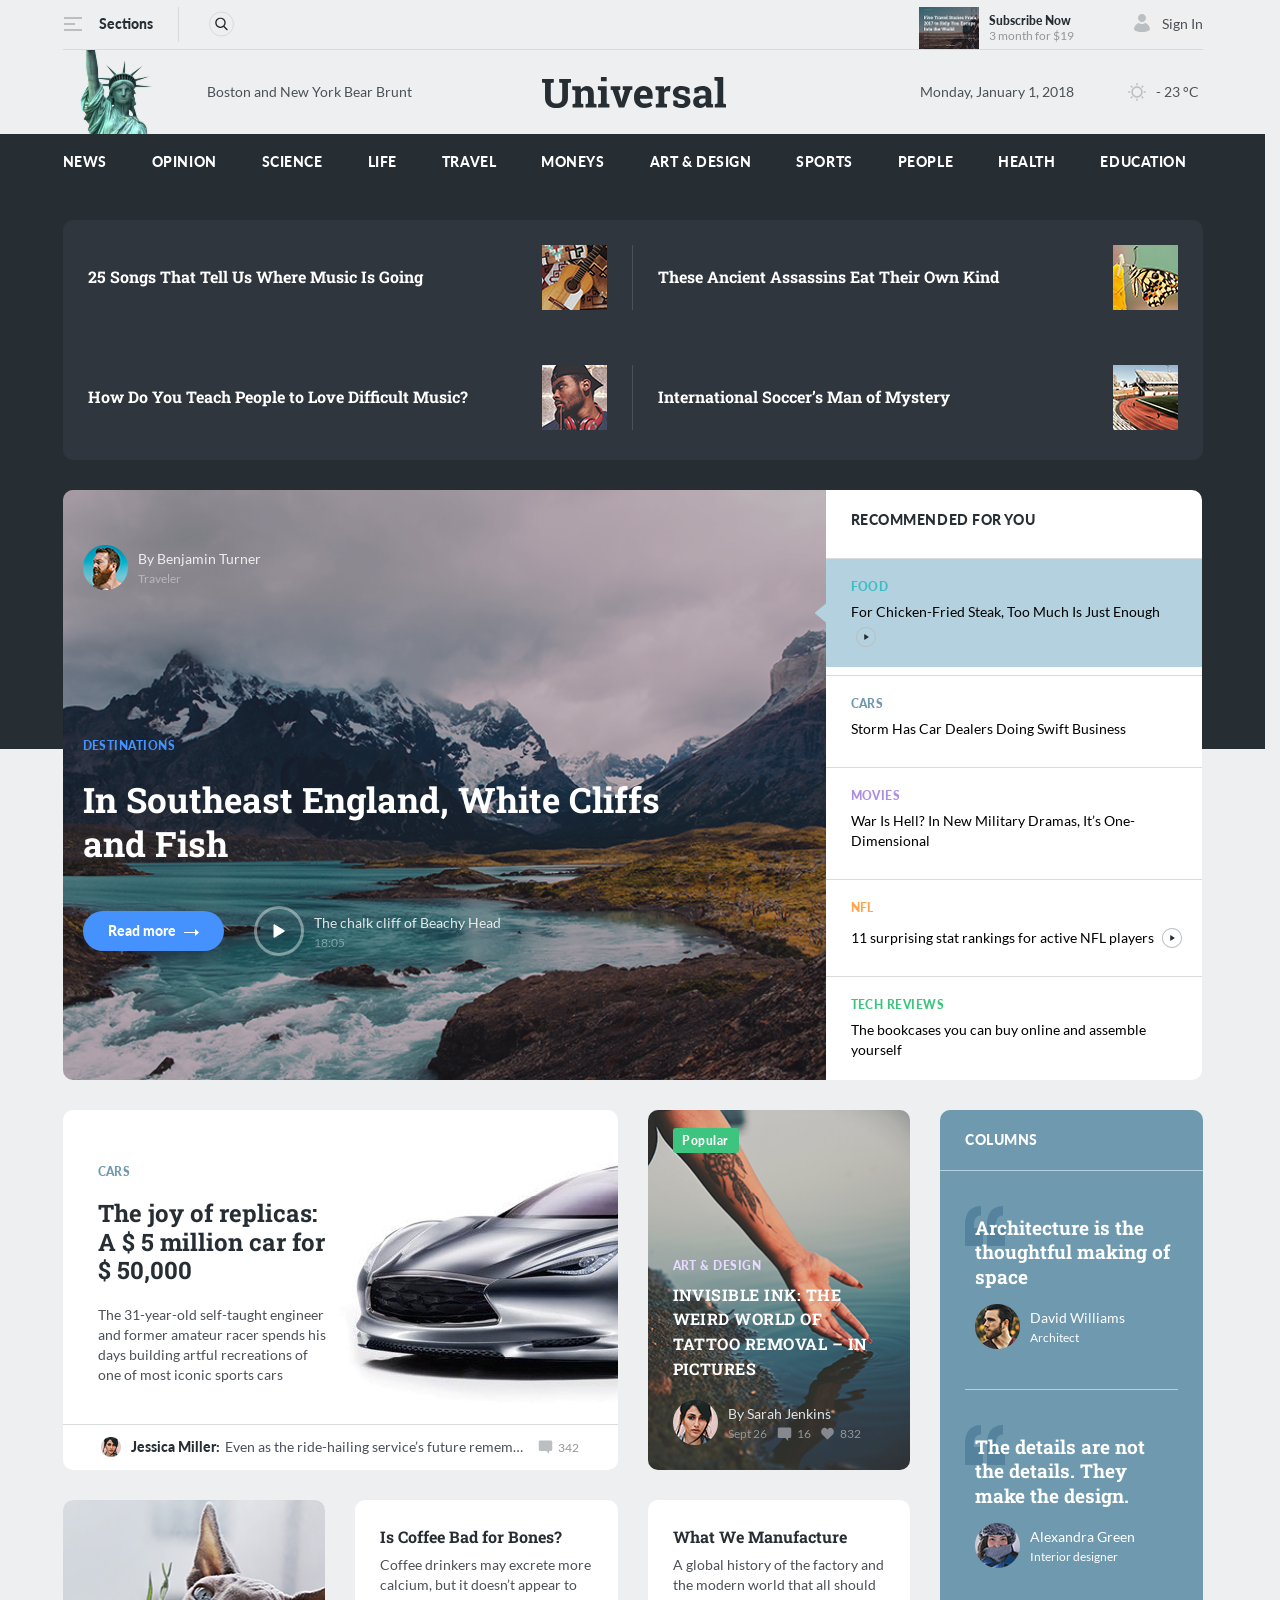
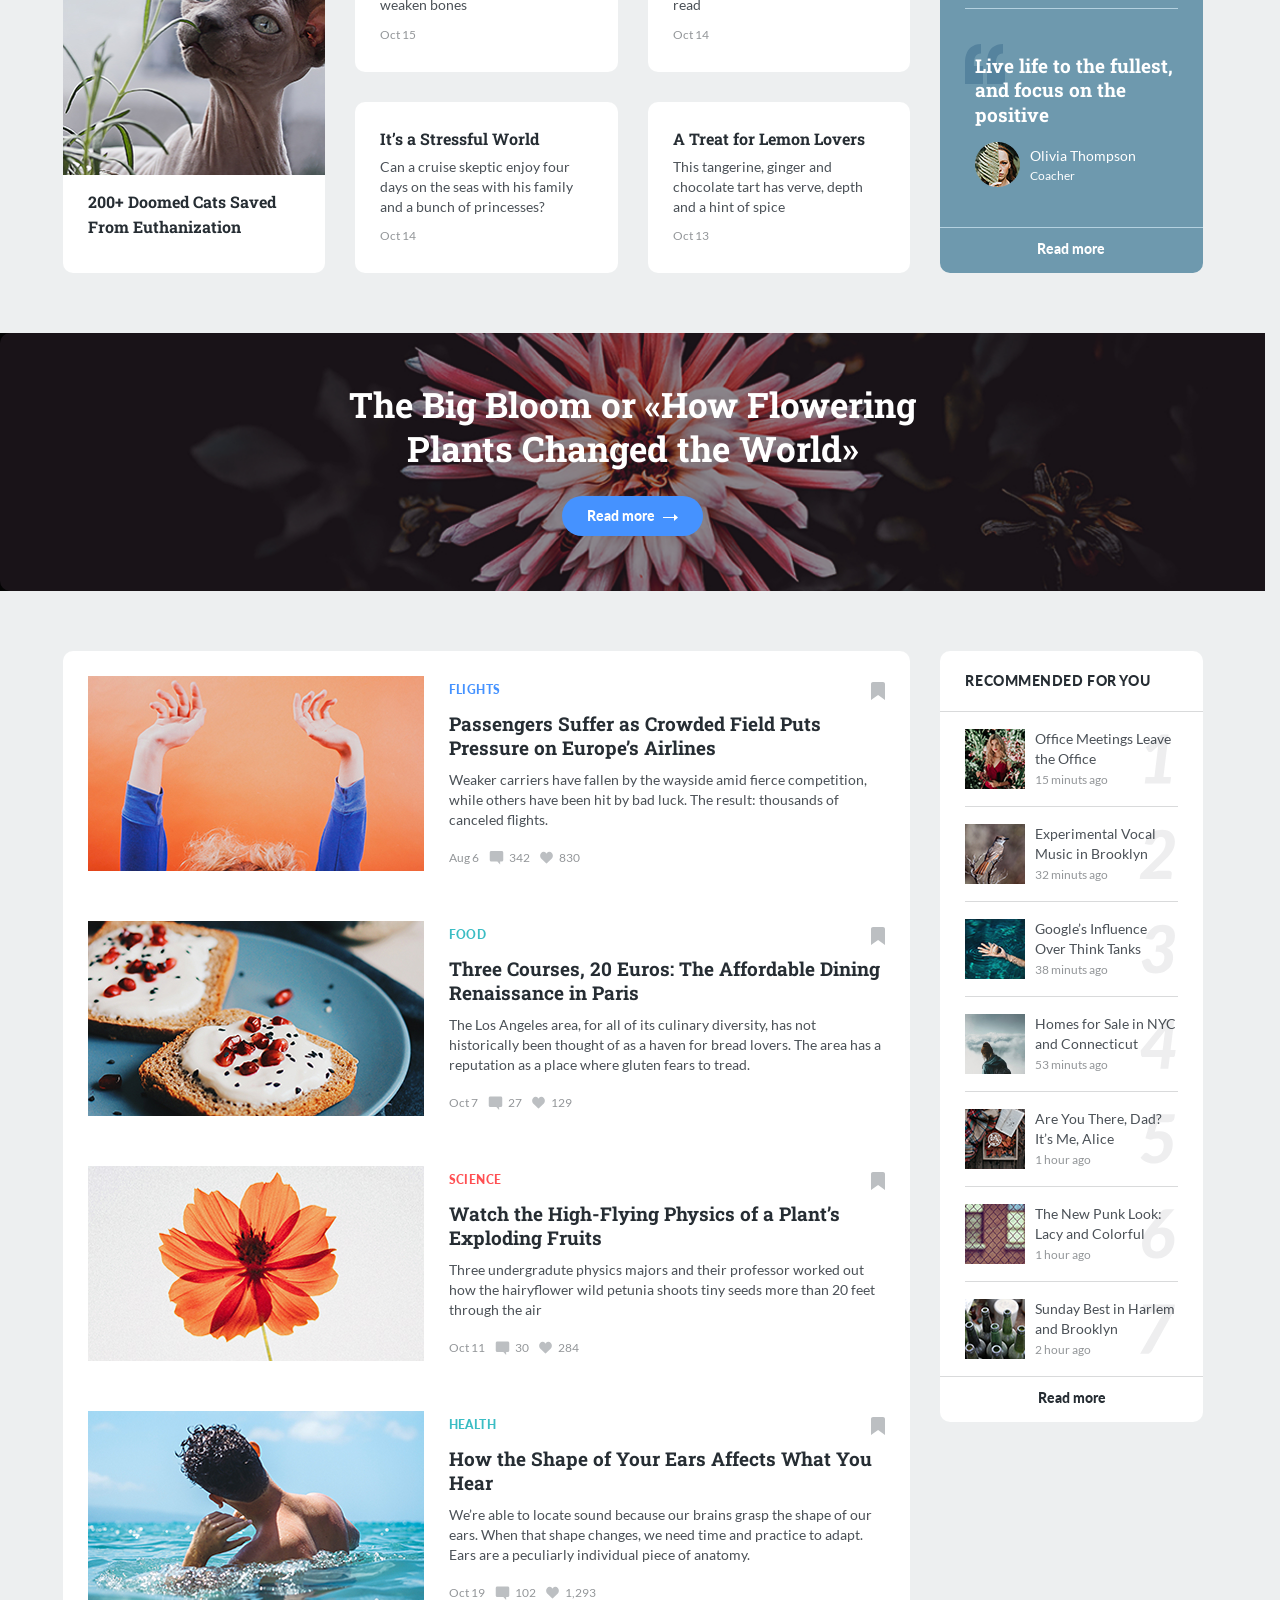
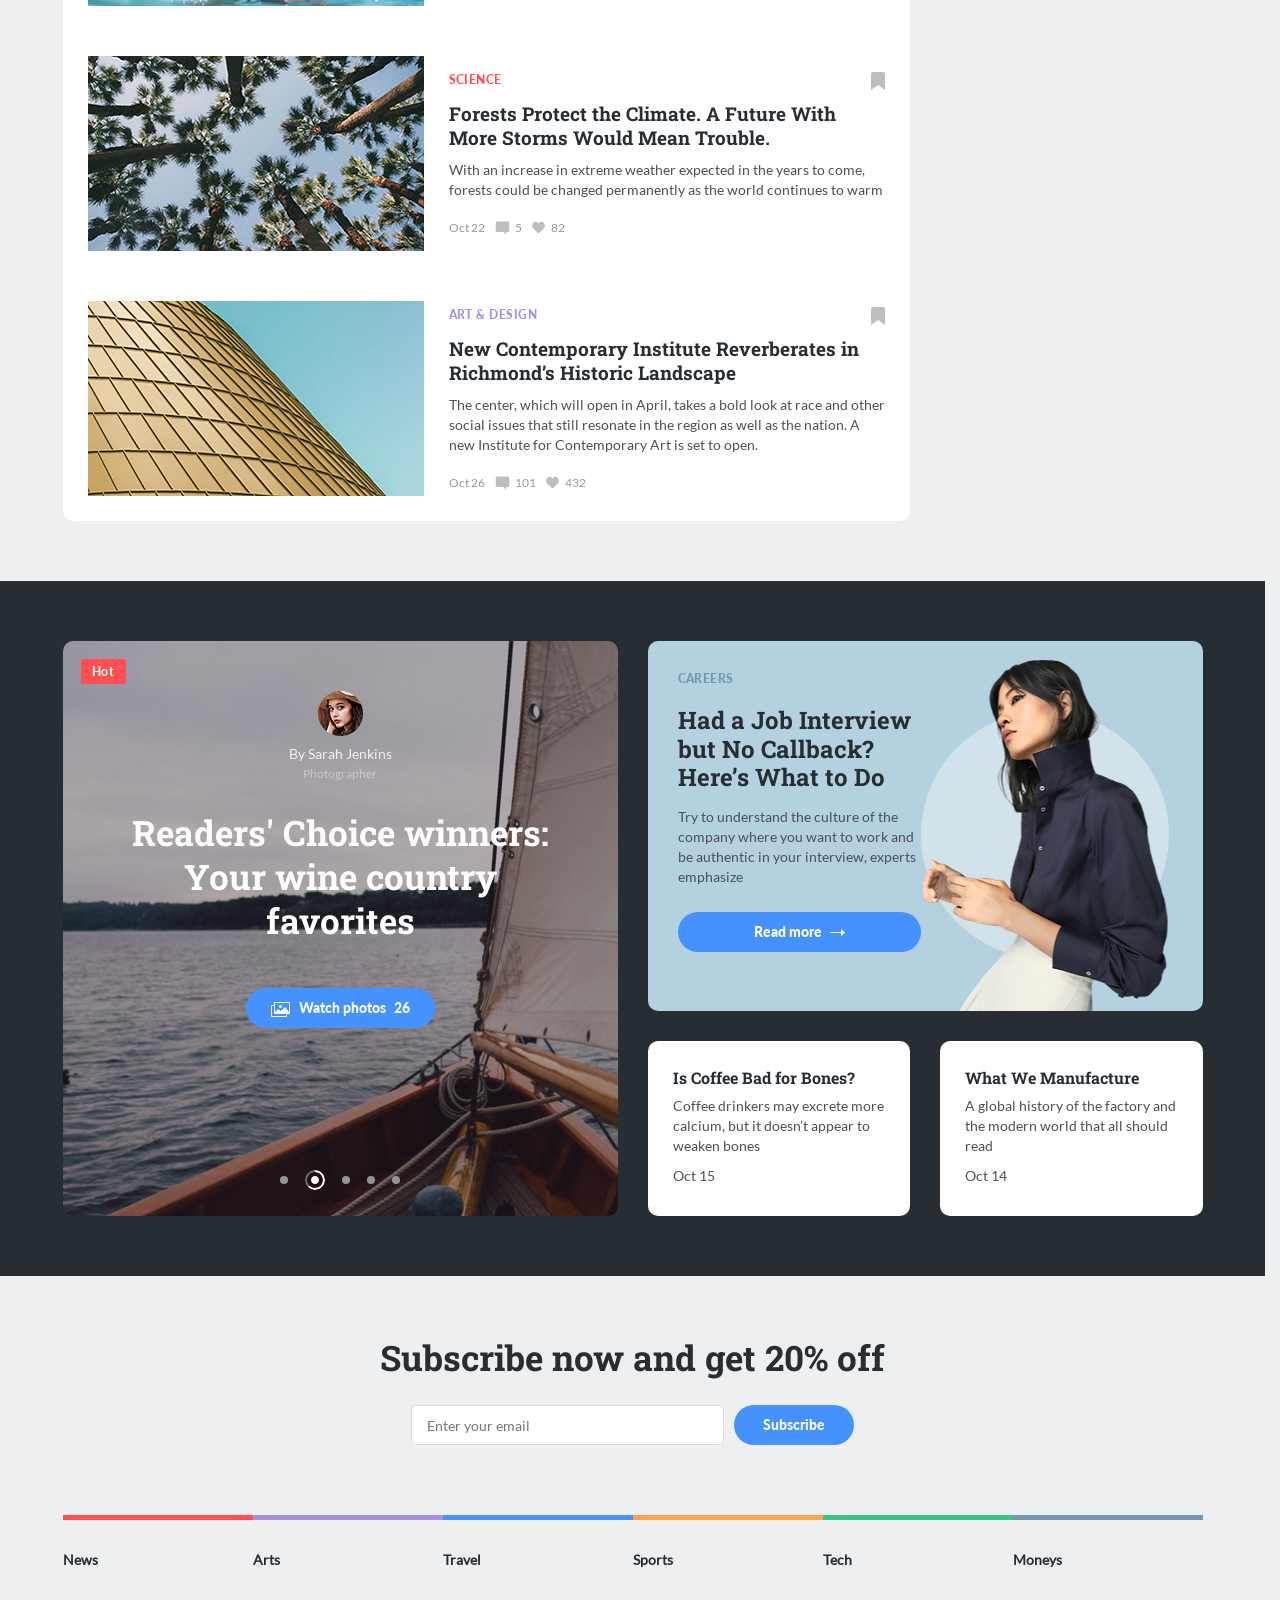
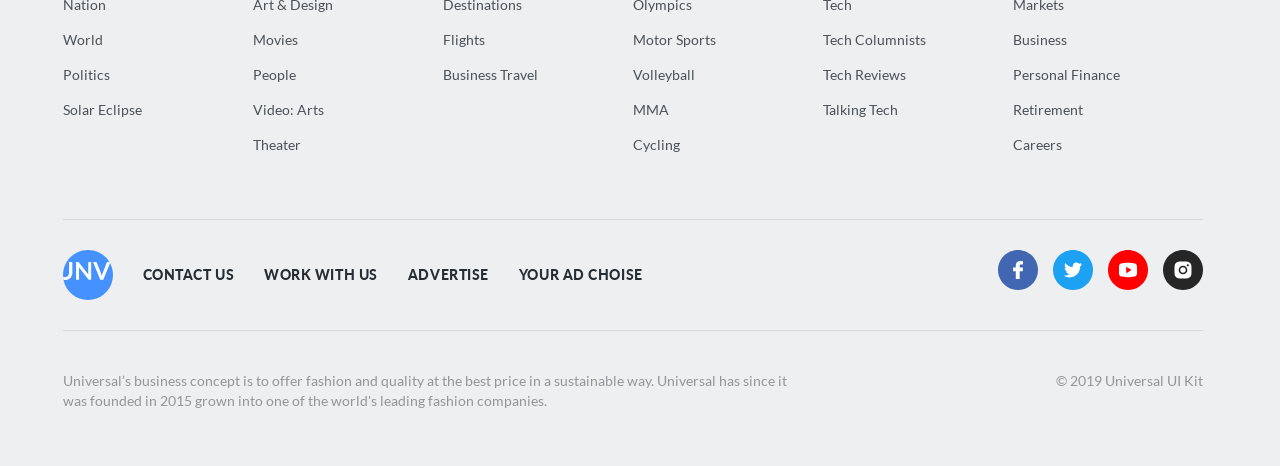
==== index.html @ 6bb84b5c "Finalization of the project" ====
<!DOCTYPE html>
<html lang="en">
<head>
    <meta charset="UTF-8">
    <meta name="viewport" content="width=device-width, initial-scale=1.0">
    <meta http-equiv="X-UA-Compatible" content="ie=edge">
    <title>Universal</title>
    <link rel="stylesheet" href="/css/main.css">
    <link rel="stylesheet" href="https://cdn.jsdelivr.net/npm/swiper@11/swiper-bundle.min.css"/>
    <script src="/js/main.js" type="module" defer></script>
    <script src="https://cdn.jsdelivr.net/npm/swiper@11/swiper-bundle.min.js"></script>
</head>
<body>
    <header class="header" data-js-header>
        <div class="header__inner container">
            <div class="header__top header-top">
                <div class="header-top__navigation">
                    <div class="header-top__overlay" data-js-header-overlay>
                        <nav class="header-top__menu">
                            <ul class="header-top__menu-list">
                                <li class="header-top__menu-item">
                                    <a class="header-top__menu-link" href="/">
                                        Пункт меню №1
                                    </a>
                                </li>
                                <li class="header-top__menu-item">
                                    <a class="header-top__menu-link" href="/">
                                        Пункт меню №2
                                    </a>
                                </li>
                                <li class="header-top__menu-item">
                                    <a class="header-top__menu-link" href="/">
                                        Пункт меню №3
                                    </a>
                                </li>
                                <li class="header-top__menu-item">
                                    <a class="header-top__menu-link" href="/">
                                        Пункт меню №4
                                    </a>
                                </li>
                            </ul>
                        </nav>
                    </div>
                    <div class="header-top__burger-button-box">
                        <div class="header-top__burger-button burger-button" type="button" aria-label="Open menu" title="Open menu" data-js-header-burger-button>
                            <span class="burger-button__line"></span>
                            <span class="burger-button__line"></span>
                            <span class="burger-button__line"></span>
                        </div>
                        <span class="header-top__burger-button-text">Sections</span>
                    </div>
                    <form class="header-top__form form-search">
                        <div class="form-search__body">
                            <button class="form-search__button" type="submit" aria-label="Open search" title="Open search">
                                <svg width="18" height="18" viewBox="0 0 18 18" fill="none" xmlns="http://www.w3.org/2000/svg">
                                    <path fill-rule="evenodd" clip-rule="evenodd" d="M17.4354 16.3951L13.146 11.9395C14.2489 10.6301 14.8532 8.98262 14.8532 7.26749C14.8532 3.26026 11.5888 0 7.57659 0C3.56433 0 0.299988 3.26026 0.299988 7.26749C0.299988 11.2747 3.56433 14.535 7.57659 14.535C9.08284 14.535 10.5182 14.0812 11.7454 13.2199L16.0674 17.7093C16.2481 17.8967 16.4911 18 16.7514 18C16.9979 18 17.2317 17.9062 17.4092 17.7355C17.7863 17.3731 17.7983 16.7721 17.4354 16.3951ZM7.57659 1.89587C10.5423 1.89587 12.9549 4.30552 12.9549 7.26749C12.9549 10.2295 10.5423 12.6391 7.57659 12.6391C4.6109 12.6391 2.19823 10.2295 2.19823 7.26749C2.19823 4.30552 4.6109 1.89587 7.57659 1.89587Z" fill="#BCBFC2"/>
                                </svg>
                            </button>
                            <div class="form-search__cell">
                                <label class="form-search__label visually-hidden" for="search">Search</label>
                                <input class="form-search__input" id="search" type="text" placeholder="Search">
                            </div>
                        </div>
                    </form>
                </div>
                <div class="header-top__entry">
                    <a class="header-top__stories-link stories-link" href="/">
                        <img 
                            class="stories-link__image" 
                            src="/img/header/header-bg-mini.jpg" 
                            alt="Five Travel Stories From 2017 to Help You Escape Into the World"
                            width="60" height="41"
                            loading="lazy"
                        >
                        <div class="stories-link__text">
                            <p class="stories-link__subscribe">Subscribe Now</p>
                            <p class="stories-link__price">3 month for $19</p>
                        </div>
                    </a>
                    <button class="header-top__login" type="button">
                        <svg width="16" height="18" viewBox="0 0 16 18" fill="none" xmlns="http://www.w3.org/2000/svg">
                            <path fill-rule="evenodd" clip-rule="evenodd" d="M16 15.6316C14.3675 17.2105 11.7008 18 8 18C4.29917 18 1.63251 17.2105 0 15.6316C0 12.3481 1.90591 9.98316 4.70588 9C5.60059 9.41686 6.59455 10 8 10C9.40545 10 10.3311 9.39256 11.2941 9C14.0575 9.99655 16 12.3748 16 15.6316ZM8 8C5.79086 8 4 6.20914 4 4C4 1.79086 5.79086 0 8 0C10.2091 0 12 1.79086 12 4C12 6.20914 10.2091 8 8 8Z" fill="#BCBFC2"/>
                        </svg>
                        Sign In
                    </button>
                </div>
            </div>
            <div class="header__bottom header-bottom" data-js-header-bottom>
                <img class="header-bottom__image" src="/img/header/header-bg-bottom.jpg" alt="Statue of Liberty" width="100" height="84" loading="lazy">
                <div class="header-bottom__logo">
                    <p class="header-bottom__logo-text">Boston and New York Bear Brunt</p>
                    <svg width="184" height="31" viewBox="0 0 184 31" fill="none" xmlns="http://www.w3.org/2000/svg">
                        <path d="M11.8311 2.03922V5.4902L8.77031 6.07843V20.9804C8.77031 22.8627 9.2739 24.2745 10.2811 25.2157C11.3013 26.1438 12.6944 26.6078 14.4602 26.6078C16.2522 26.6078 17.6583 26.1438 18.6786 25.2157C19.6989 24.2876 20.209 22.8758 20.209 20.9804V6.07843L17.1678 5.4902V2.03922H28.9989V5.4902L25.9382 6.07843V20.9804C25.9382 24.183 24.8787 26.6536 22.7597 28.3922C20.6537 30.1307 17.8873 31 14.4602 31C11.0463 31 8.28634 30.1307 6.18042 28.3922C4.08758 26.6536 3.04116 24.183 3.04116 20.9804V6.07843L0 5.4902V2.03922H11.8311Z" fill="#262D33"/>
                        <path d="M30.5293 27.1569L33.2762 26.5686V13.4118L30.235 12.8235V9.37255H38.6129L38.868 12.4118C39.5743 11.3268 40.4442 10.4837 41.4775 9.88235C42.5108 9.28105 43.6684 8.98039 44.9503 8.98039C47.0955 8.98039 48.7697 9.65359 49.9731 11C51.1765 12.3464 51.7782 14.4575 51.7782 17.3333V26.5686L54.5251 27.1569V30.5882H43.5769V27.1569L46.0294 26.5686V17.3529C46.0294 15.9281 45.7417 14.9216 45.1661 14.3333C44.5906 13.732 43.7208 13.4314 42.5566 13.4314C41.798 13.4314 41.1178 13.5882 40.5161 13.902C39.9144 14.2026 39.4108 14.634 39.0053 15.1961V26.5686L41.3205 27.1569V30.5882H30.5293V27.1569Z" fill="#262D33"/>
                        <path d="M56.1732 27.1569L58.9396 26.5686V13.4118L55.8789 12.8235V9.37255H64.6688V26.5686L67.4157 27.1569V30.5882H56.1732V27.1569ZM64.6688 4.29412H58.9396V0H64.6688V4.29412Z" fill="#262D33"/>
                        <path d="M78.305 12.8235L76.3037 13.1961L79.1094 22.6863L79.4822 24.6863H79.5999L80.0119 22.6863L82.7784 13.2157L80.7379 12.8235V9.37255H90.3715V12.8235L88.5272 13.1176L82.2683 30.5882H76.7942L70.5157 13.1176L68.6714 12.8235V9.37255H78.305V12.8235Z" fill="#262D33"/>
                        <path d="M102.105 31C99.0437 31 96.5977 30.0196 94.7665 28.0588C92.9352 26.098 92.0196 23.6078 92.0196 20.5882V19.8039C92.0196 16.6536 92.8829 14.0588 94.6095 12.0196C96.3492 9.98039 98.6775 8.96732 101.594 8.98039C104.459 8.98039 106.683 9.84314 108.265 11.5686C109.848 13.2941 110.639 15.6275 110.639 18.5686V21.6863H97.9646L97.9254 21.8039C98.03 23.2026 98.4944 24.3529 99.3184 25.2549C100.156 26.1569 101.287 26.6078 102.713 26.6078C103.982 26.6078 105.034 26.4837 105.872 26.2353C106.709 25.9739 107.624 25.5686 108.618 25.0196L110.168 28.549C109.292 29.2418 108.154 29.8235 106.755 30.2941C105.368 30.7647 103.818 31 102.105 31ZM101.594 13.3922C100.535 13.3922 99.6977 13.7974 99.083 14.6078C98.4682 15.4183 98.0889 16.4837 97.945 17.8039L98.0038 17.902H105.028V17.3922C105.028 16.1765 104.74 15.2092 104.165 14.4902C103.602 13.7582 102.745 13.3922 101.594 13.3922Z" fill="#262D33"/>
                        <path d="M113.798 27.1569L116.545 26.5686V13.4118L113.504 12.8235V9.37255H121.882L122.137 12.4706C122.634 11.3726 123.275 10.5163 124.06 9.90196C124.845 9.28758 125.754 8.98039 126.787 8.98039C127.088 8.98039 127.402 9.00654 127.729 9.05882C128.069 9.09804 128.35 9.15033 128.572 9.21569L127.964 14.4314L125.61 14.3726C124.773 14.3726 124.079 14.5359 123.53 14.8627C122.981 15.1895 122.562 15.6536 122.274 16.2549V26.5686L125.021 27.1569V30.5882H113.798V27.1569Z" fill="#262D33"/>
                        <path d="M147.604 16.6667H143.759L143.15 14.0196C142.758 13.7059 142.261 13.4444 141.659 13.2353C141.071 13.0261 140.417 12.9216 139.697 12.9216C138.69 12.9216 137.892 13.1503 137.303 13.6078C136.715 14.0523 136.421 14.6144 136.421 15.2941C136.421 15.9346 136.702 16.4706 137.264 16.902C137.827 17.3203 138.952 17.6928 140.639 18.0196C143.268 18.5425 145.217 19.3137 146.486 20.3333C147.755 21.3399 148.389 22.732 148.389 24.5098C148.389 26.4183 147.565 27.9804 145.917 29.1961C144.282 30.3987 142.124 31 139.442 31C137.807 31 136.303 30.7647 134.929 30.2941C133.569 29.8105 132.359 29.1242 131.3 28.2353L131.241 23.4706H135.243L136.028 26.2353C136.368 26.5229 136.833 26.7386 137.421 26.8824C138.01 27.0131 138.625 27.0784 139.266 27.0784C140.43 27.0784 141.313 26.8693 141.914 26.451C142.529 26.0327 142.836 25.4641 142.836 24.7451C142.836 24.1176 142.529 23.5752 141.914 23.1176C141.299 22.6601 140.168 22.2549 138.52 21.902C136.022 21.3922 134.132 20.6405 132.85 19.6471C131.581 18.6405 130.946 17.2745 130.946 15.549C130.946 13.7712 131.679 12.2418 133.144 10.9608C134.609 9.66667 136.695 9.01961 139.403 9.01961C141.051 9.01961 142.608 9.24183 144.073 9.68628C145.551 10.1307 146.708 10.6993 147.545 11.3922L147.604 16.6667Z" fill="#262D33"/>
                        <path d="M164.478 30.5882C164.321 30.2353 164.183 29.8758 164.066 29.5098C163.948 29.1307 163.856 28.7516 163.791 28.3726C163.111 29.1569 162.28 29.7909 161.299 30.2745C160.331 30.7582 159.219 31 157.964 31C155.884 31 154.229 30.4379 153 29.3137C151.783 28.1765 151.175 26.634 151.175 24.6863C151.175 22.6993 151.973 21.1634 153.569 20.0784C155.165 18.9935 157.506 18.451 160.593 18.451H163.516V16.3725C163.516 15.3529 163.222 14.5621 162.633 14C162.045 13.4379 161.175 13.1569 160.024 13.1569C159.37 13.1569 158.788 13.2353 158.278 13.3922C157.768 13.5359 157.356 13.7124 157.042 13.9216L156.669 16.1961H152.352L152.372 11.4902C153.418 10.7843 154.615 10.1895 155.962 9.70588C157.323 9.22222 158.801 8.98039 160.397 8.98039C163.026 8.98039 165.158 9.62745 166.793 10.9216C168.441 12.2026 169.265 14.0327 169.265 16.4118V25.1765C169.265 25.5033 169.265 25.8105 169.265 26.098C169.278 26.3856 169.304 26.6601 169.344 26.9216L171.09 27.1569V30.5882H164.478ZM159.514 26.7647C160.377 26.7647 161.162 26.5817 161.868 26.2157C162.575 25.8366 163.124 25.366 163.516 24.8039V21.5686H160.593C159.376 21.5686 158.454 21.8562 157.826 22.4314C157.199 22.9935 156.885 23.6732 156.885 24.4706C156.885 25.1895 157.114 25.7516 157.571 26.1569C158.042 26.5621 158.69 26.7647 159.514 26.7647Z" fill="#262D33"/>
                        <path d="M172.444 3.45098V0H181.234V26.5686L184 27.1569V30.5882H172.738V27.1569L175.504 26.5686V4.03922L172.444 3.45098Z" fill="#262D33"/>
                    </svg>
                </div>
                <div class="header-bottom__meteo">
                    <p class="header-bottom__meteo-date">Monday, January 1, 2018</p>
                    <div class="header-bottom__meteo-temp">
                        <svg width="18" height="18" viewBox="0 0 18 18" fill="none" xmlns="http://www.w3.org/2000/svg">
                            <path fill-rule="evenodd" clip-rule="evenodd" d="M9 15.4763C9.4151 15.4763 9.74939 15.8106 9.74939 16.2257V17.2506C9.74939 17.6657 9.4151 18 9 18C8.5849 18 8.25061 17.6657 8.25061 17.2506V16.2257C8.25061 15.8106 8.5849 15.4763 9 15.4763ZM9 2.52367C8.5849 2.52367 8.25061 2.18939 8.25061 1.77429V0.749388C8.25061 0.334286 8.5849 0 9 0C9.4151 0 9.74939 0.334286 9.74939 0.749388V1.77429C9.74939 2.18939 9.4151 2.52367 9 2.52367ZM17.2506 8.25061C17.6657 8.25061 18 8.5849 18 9C18 9.4151 17.6657 9.74939 17.2506 9.74939H16.2257C15.8106 9.74939 15.4763 9.4151 15.4763 9C15.4763 8.5849 15.8106 8.25061 16.2257 8.25061H17.2506ZM1.77429 8.25061C2.18939 8.25061 2.52367 8.5849 2.52367 9C2.52367 9.4151 2.18939 9.74939 1.77429 9.74939H0.749388C0.334286 9.74939 0 9.4151 0 9C0 8.5849 0.334286 8.25061 0.749388 8.25061H1.77429ZM14.6388 4.42286C14.3449 4.71306 13.871 4.71673 13.5771 4.42286C13.2833 4.12898 13.2833 3.6551 13.5771 3.36122L14.3008 2.63755C14.5947 2.34367 15.0686 2.34367 15.3624 2.63755C15.6563 2.93143 15.6563 3.40531 15.3624 3.69918L14.6388 4.42286ZM3.36122 13.5771C3.6551 13.2869 4.12898 13.2833 4.42286 13.5771C4.71673 13.871 4.71673 14.3449 4.42286 14.6388L3.69918 15.3624C3.40531 15.6563 2.93143 15.6563 2.63755 15.3624C2.34367 15.0686 2.34367 14.5947 2.63755 14.3008L3.36122 13.5771ZM14.6388 13.5771L15.3624 14.3008C15.6563 14.5947 15.6563 15.0686 15.3624 15.3624C15.0686 15.6563 14.5947 15.6563 14.3008 15.3624L13.5771 14.6388C13.2833 14.3449 13.2833 13.871 13.5771 13.5771C13.871 13.2833 14.3449 13.2833 14.6388 13.5771ZM3.36122 4.42286L2.63755 3.69918C2.34367 3.40531 2.34367 2.93143 2.63755 2.63755C2.93143 2.34367 3.40531 2.34367 3.69918 2.63755L4.42286 3.36122C4.71673 3.6551 4.71673 4.12898 4.42286 4.42286C4.12898 4.71673 3.6551 4.71673 3.36122 4.42286ZM9 3.36122C12.1078 3.36122 14.6388 5.89224 14.6388 9C14.6388 12.1114 12.1078 14.6388 9 14.6388C5.88857 14.6388 3.36122 12.1078 3.36122 9C3.36122 5.88857 5.89224 3.36122 9 3.36122ZM9 13.1363C11.2812 13.1363 13.1363 11.2812 13.1363 9C13.1363 6.71878 11.2812 4.86367 9 4.86367C6.71878 4.86367 4.86367 6.71878 4.86367 9C4.86367 11.2812 6.71878 13.1363 9 13.1363Z" fill="#BCBFC2"/>
                        </svg>
                        <p class="header-bottom__meteo-temp-text">- 23 °C</p>
                    </div>
                </div>
            </div>
        </div>
    </header>

    <main>
        <section class="hero" aria-labelledby="title-hero">
            <h1 class="hero__title visually-hidden" id="title-hero">Hero</h1>
            <div class="hero__inner container">
                <div class="hero__categories">
                    <ul class="hero__categories-list">
                        <li class="hero__categories-item">
                            <a class="hero__categories-link" href="/">
                                News
                            </a>
                        </li>
                        <li class="hero__categories-item">
                            <a class="hero__categories-link" href="/">
                                Opinion
                            </a>
                        </li>
                        <li class="hero__categories-item">
                            <a class="hero__categories-link" href="/">
                                Science
                            </a>
                        </li>
                        <li class="hero__categories-item">
                            <a class="hero__categories-link" href="/">
                                Life
                            </a>
                        </li>
                        <li class="hero__categories-item">
                            <a class="hero__categories-link" href="/">
                                Travel
                            </a>
                        </li>
                        <li class="hero__categories-item">
                            <a class="hero__categories-link" href="/">
                                Moneys
                            </a>
                        </li>
                        <li class="hero__categories-item">
                            <a class="hero__categories-link" href="/">
                                Art & Design
                            </a>
                        </li>
                        <li class="hero__categories-item">
                            <a class="hero__categories-link" href="/">
                                Sports
                            </a>
                        </li>
                        <li class="hero__categories-item">
                            <a class="hero__categories-link" href="/">
                                People
                            </a>
                        </li>
                        <li class="hero__categories-item">
                            <a class="hero__categories-link" href="/">
                                Health
                            </a>
                        </li>
                        <li class="hero__categories-item">
                            <a class="hero__categories-link" href="/">
                                Education
                            </a>
                        </li>
                    </ul>
                </div>
                <div class="hero__articles hero-articles">
                    <ul class="hero-articles__list">
                        <li class="hero-articles__item">
                            <div class="hero-articles__body">
                                <a class="hero-articles__link h5" href="/">25 Songs That Tell Us Where Music Is Going</a>
                                <img class="hero-articles__image" src="/img/hero/hero-card-1.jpg" alt="Guitar on the table" width="65" height="65" loading="lazy">
                            </div>
                        </li>
                        <li class="hero-articles__item">
                            <div class="hero-articles__body">
                                <a class="hero-articles__link h5" href="/">These Ancient Assassins Eat Their Own Kind</a>
                                <img class="hero-articles__image" src="/img/hero/hero-card-2.jpg" alt="Butterfly on a leaf" width="65" height="65" loading="lazy">
                            </div>
                        </li>
                        <li class="hero-articles__item">
                            <div class="hero-articles__body">
                                <a class="hero-articles__link h5" href="/">How Do You Teach People to Love Difficult Music?</a>
                                <img class="hero-articles__image" src="/img/hero/hero-card-3.jpg" alt="An African American man in a black cap and with headphones around his neck" width="65" height="65" loading="lazy">
                            </div>
                        </li>
                        <li class="hero-articles__item">
                            <div class="hero-articles__body">
                                <a class="hero-articles__link h5" href="/">International Soccer’s Man of Mystery</a>
                                <img class="hero-articles__image" src="/img/hero/hero-card-4.jpg" alt="A stadium where people run" width="65" height="65" loading="lazy">
                            </div>
                        </li>
                    </ul>
                </div>
                <div class="hero__tabs tabs" data-js-tabs>
                    <div class="tabs__body">
                        <div 
                            class="tabs__content is-active"
                            id="tabpanel-1"
                            aria-labelledby="tab-1"
                            tabindex="0"
                            data-js-tabs-content
                        >
                            <div class="tabs__video-player video-player" data-js-video-player>
                                <div class="video-player__video-wrapper" data-js-video-wrapper>
                                    <video 
                                        class="video-player__video" 
                                        src="/videos/example.mp4"
                                        width="877" height="570"
                                        poster="/img/hero/tabs/poster-1.jpg"
                                        data-js-video-player-video
                                    >
                                    </video>
                                </div>
                                <div class="video-player__content is-active" data-js-video-player-content>
                                    <div class="video-player__person person person--margin">
                                        <img class="person__icon" src="/img/person/1.png" alt="" width="45" height="45" loading="lazy">
                                        <div class="person__text">
                                            <p class="person__name person__name--opacity">By Benjamin Turner</p>
                                            <span class="person__department person__department--opacity">Traveler</span>
                                        </div>
                                    </div>
                                    <p class="video-player__subtitle subtitle-base">Destinations</p>
                                    <h2 class="video-player__title h2">In Southeast England, White Cliffs and Fish</h2>
                                    <div class="video-player__active">
                                        <a class="video-player__link button-base" href="/">
                                            Read more
                                            <svg width="15" height="7" viewBox="0 0 15 7" fill="none" xmlns="http://www.w3.org/2000/svg">
                                                <path fill-rule="evenodd" clip-rule="evenodd" d="M0 2.99951V3.99951H11V6.99951L15 3.49951L11 -0.000488281V2.99951H0Z" fill="white"/>
                                            </svg>
                                        </a>
                                        <div class="video-player__play-video">
                                            <button 
                                                class="video-player__play-video-button" 
                                                type="button" 
                                                aria-label="Play video" 
                                                title="Play video"
                                                data-js-video-player-play-button
                                            >
                                                <svg width="12" height="14" viewBox="0 0 12 14" fill="none" xmlns="http://www.w3.org/2000/svg">
                                                    <path fill-rule="evenodd" clip-rule="evenodd" d="M0.499939 12.9231L0.499939 1.07587C0.499939 0.619484 0.88294 0.249512 1.3554 0.249512C1.51943 0.249512 1.68001 0.295069 1.81799 0.380755L11.357 6.30435C11.7544 6.55114 11.8695 7.06242 11.614 7.44632C11.5477 7.5459 11.4601 7.63056 11.357 7.69457L1.81799 13.6182C1.42057 13.865 0.891288 13.7538 0.635804 13.3699C0.547101 13.2366 0.499939 13.0815 0.499939 12.9231Z" fill="white"/>
                                                </svg>
                                            </button>
                                            <div class="video-player__play-video-text">
                                                <p class="video-player__play-video-name">The chalk cliff of Beachy Head</p>
                                                <p class="video-player__play-video-time">18:05</p>
                                            </div>
                                        </div>
                                    </div>
                                </div>
                            </div>
                        </div>
                        <div 
                            class="tabs__content"
                            id="tabpanel-2"
                            aria-labelledby="tab-2"
                            tabindex="0"
                            data-js-tabs-content
                        >
                            <div class="tabs__video-player video-player" data-js-video-player>
                                <div class="video-player__video-wrapper" data-js-video-wrapper>
                                    <video 
                                        class="video-player__video" 
                                        src="/videos/example.mp4"
                                        width="877" height="570"
                                        poster="/img/hero/tabs/poster-2.jpg"
                                        data-js-video-player-video
                                    >
                                    </video>
                                </div>
                                <div class="video-player__content is-active" data-js-video-player-content>
                                    <div class="video-player__person person person--margin">
                                        <img class="person__icon" src="/img/person/1.png" alt="" width="45" height="45" loading="lazy">
                                        <div class="person__text">
                                            <p class="person__name person__name--opacity">By Benjamin Turner</p>
                                            <span class="person__department person__department--opacity">Traveler</span>
                                        </div>
                                    </div>
                                    <span class="video-player__subtitle subtitle-base">Destinations</span>
                                    <h2 class="video-player__title h2">In Southeast England, White Cliffs and Fish</h2>
                                    <div class="video-player__active">
                                        <a class="video-player__link button-base" href="/">
                                            Read more
                                            <svg width="15" height="7" viewBox="0 0 15 7" fill="none" xmlns="http://www.w3.org/2000/svg">
                                                <path fill-rule="evenodd" clip-rule="evenodd" d="M0 2.99951V3.99951H11V6.99951L15 3.49951L11 -0.000488281V2.99951H0Z" fill="white"/>
                                            </svg>
                                        </a>
                                        <div class="video-player__play-video">
                                            <button 
                                                class="video-player__play-video-button" 
                                                type="button" 
                                                aria-label="Play video" 
                                                title="Play video"
                                                data-js-video-player-play-button
                                            >
                                                <svg width="12" height="14" viewBox="0 0 12 14" fill="none" xmlns="http://www.w3.org/2000/svg">
                                                    <path fill-rule="evenodd" clip-rule="evenodd" d="M0.499939 12.9231L0.499939 1.07587C0.499939 0.619484 0.88294 0.249512 1.3554 0.249512C1.51943 0.249512 1.68001 0.295069 1.81799 0.380755L11.357 6.30435C11.7544 6.55114 11.8695 7.06242 11.614 7.44632C11.5477 7.5459 11.4601 7.63056 11.357 7.69457L1.81799 13.6182C1.42057 13.865 0.891288 13.7538 0.635804 13.3699C0.547101 13.2366 0.499939 13.0815 0.499939 12.9231Z" fill="white"/>
                                                </svg>
                                            </button>
                                            <div class="video-player__play-video-text">
                                                <span class="video-player__play-video-name">The chalk cliff of Beachy Head</span>
                                                <span class="video-player__play-video-time">18:05</span>
                                            </div>
                                        </div>
                                    </div>
                                </div>
                            </div>
                        </div>
                        <div 
                            class="tabs__content"
                            id="tabpanel-3"
                            aria-labelledby="tab-3"
                            tabindex="0"
                            data-js-tabs-content
                        >
                            <div class="tabs__video-player video-player" data-js-video-player>
                                <div class="video-player__video-wrapper" data-js-video-wrapper>
                                    <video 
                                        class="video-player__video" 
                                        src="/videos/example.mp4"
                                        width="877" height="570"
                                        poster="/img/hero/tabs/poster-3.jpg"
                                        data-js-video-player-video
                                    >
                                    </video>
                                </div>
                                <div class="video-player__content is-active" data-js-video-player-content>
                                    <div class="video-player__person person person--margin">
                                        <img class="person__icon" src="/img/person/1.png" alt="" width="45" height="45" loading="lazy">
                                        <div class="person__text">
                                            <p class="person__name person__name--opacity">By Benjamin Turner</p>
                                            <span class="person__department person__department--opacity">Traveler</span>
                                        </div>
                                    </div>
                                    <span class="video-player__subtitle subtitle-base">Destinations</span>
                                    <h2 class="video-player__title h2">In Southeast England, White Cliffs and Fish</h2>
                                    <div class="video-player__active">
                                        <a class="video-player__link button-base" href="/">
                                            Read more
                                            <svg width="15" height="7" viewBox="0 0 15 7" fill="none" xmlns="http://www.w3.org/2000/svg">
                                                <path fill-rule="evenodd" clip-rule="evenodd" d="M0 2.99951V3.99951H11V6.99951L15 3.49951L11 -0.000488281V2.99951H0Z" fill="white"/>
                                            </svg>
                                        </a>
                                        <div class="video-player__play-video">
                                            <button 
                                                class="video-player__play-video-button" 
                                                type="button" 
                                                aria-label="Play video" 
                                                title="Play video"
                                                data-js-video-player-play-button
                                            >
                                                <svg width="12" height="14" viewBox="0 0 12 14" fill="none" xmlns="http://www.w3.org/2000/svg">
                                                    <path fill-rule="evenodd" clip-rule="evenodd" d="M0.499939 12.9231L0.499939 1.07587C0.499939 0.619484 0.88294 0.249512 1.3554 0.249512C1.51943 0.249512 1.68001 0.295069 1.81799 0.380755L11.357 6.30435C11.7544 6.55114 11.8695 7.06242 11.614 7.44632C11.5477 7.5459 11.4601 7.63056 11.357 7.69457L1.81799 13.6182C1.42057 13.865 0.891288 13.7538 0.635804 13.3699C0.547101 13.2366 0.499939 13.0815 0.499939 12.9231Z" fill="white"/>
                                                </svg>
                                            </button>
                                            <div class="video-player__play-video-text">
                                                <span class="video-player__play-video-name">The chalk cliff of Beachy Head</span>
                                                <span class="video-player__play-video-time">18:05</span>
                                            </div>
                                        </div>
                                    </div>
                                </div>
                            </div>
                        </div>
                        <div 
                            class="tabs__content"
                            id="tabpanel-4"
                            aria-labelledby="tab-4"
                            tabindex="0"
                            data-js-tabs-content
                        >
                            <div class="tabs__video-player video-player" data-js-video-player>
                                <div class="video-player__video-wrapper" data-js-video-wrapper>
                                    <video 
                                        class="video-player__video" 
                                        src="/videos/example.mp4"
                                        width="877" height="570"
                                        poster="/img/hero/tabs/poster-4.jpg"
                                        data-js-video-player-video
                                    >
                                    </video>
                                </div>
                                <div class="video-player__content is-active" data-js-video-player-content>
                                    <div class="video-player__person person person--margin">
                                        <img class="person__icon" src="/img/person/1.png" alt="" width="45" height="45" loading="lazy">
                                        <div class="person__text">
                                            <p class="person__name person__name--opacity">By Benjamin Turner</p>
                                            <span class="person__department person__department--opacity">Traveler</span>
                                        </div>
                                    </div>
                                    <span class="video-player__subtitle subtitle-base">Destinations</span>
                                    <h2 class="video-player__title h2">In Southeast England, White Cliffs and Fish</h2>
                                    <div class="video-player__active">
                                        <a class="video-player__link button-base" href="/">
                                            Read more
                                            <svg width="15" height="7" viewBox="0 0 15 7" fill="none" xmlns="http://www.w3.org/2000/svg">
                                                <path fill-rule="evenodd" clip-rule="evenodd" d="M0 2.99951V3.99951H11V6.99951L15 3.49951L11 -0.000488281V2.99951H0Z" fill="white"/>
                                            </svg>
                                        </a>
                                        <div class="video-player__play-video">
                                            <button 
                                                class="video-player__play-video-button" 
                                                type="button" 
                                                aria-label="Play video" 
                                                title="Play video"
                                                data-js-video-player-play-button
                                            >
                                                <svg width="12" height="14" viewBox="0 0 12 14" fill="none" xmlns="http://www.w3.org/2000/svg">
                                                    <path fill-rule="evenodd" clip-rule="evenodd" d="M0.499939 12.9231L0.499939 1.07587C0.499939 0.619484 0.88294 0.249512 1.3554 0.249512C1.51943 0.249512 1.68001 0.295069 1.81799 0.380755L11.357 6.30435C11.7544 6.55114 11.8695 7.06242 11.614 7.44632C11.5477 7.5459 11.4601 7.63056 11.357 7.69457L1.81799 13.6182C1.42057 13.865 0.891288 13.7538 0.635804 13.3699C0.547101 13.2366 0.499939 13.0815 0.499939 12.9231Z" fill="white"/>
                                                </svg>
                                            </button>
                                            <div class="video-player__play-video-text">
                                                <span class="video-player__play-video-name">The chalk cliff of Beachy Head</span>
                                                <span class="video-player__play-video-time">18:05</span>
                                            </div>
                                        </div>
                                    </div>
                                </div>
                            </div>
                        </div>
                        <div 
                            class="tabs__content"
                            id="tabpanel-5"
                            aria-labelledby="tab-5"
                            tabindex="0"
                            data-js-tabs-content
                        >
                            <div class="tabs__video-player video-player" data-js-video-player>
                                <div class="video-player__video-wrapper" data-js-video-wrapper>
                                    <video 
                                        class="video-player__video" 
                                        src="/videos/example.mp4"
                                        width="877" height="570"
                                        poster="/img/hero/tabs/poster-5.jpg"
                                        data-js-video-player-video
                                    >
                                    </video>
                                </div>
                                <div class="video-player__content is-active" data-js-video-player-content>
                                    <div class="video-player__person person person--margin">
                                        <img class="person__icon" src="/img/person/1.png" alt="" width="45" height="45" loading="lazy">
                                        <div class="person__text">
                                            <p class="person__name person__name--opacity">By Benjamin Turner</p>
                                            <span class="person__department person__department--opacity">Traveler</span>
                                        </div>
                                    </div>
                                    <span class="video-player__subtitle subtitle-base">Destinations</span>
                                    <h2 class="video-player__title h2">In Southeast England, White Cliffs and Fish</h2>
                                    <div class="video-player__active">
                                        <a class="video-player__link button-base" href="/">
                                            Read more
                                            <svg width="15" height="7" viewBox="0 0 15 7" fill="none" xmlns="http://www.w3.org/2000/svg">
                                                <path fill-rule="evenodd" clip-rule="evenodd" d="M0 2.99951V3.99951H11V6.99951L15 3.49951L11 -0.000488281V2.99951H0Z" fill="white"/>
                                            </svg>
                                        </a>
                                        <div class="video-player__play-video">
                                            <button 
                                                class="video-player__play-video-button" 
                                                type="button" 
                                                aria-label="Play video" 
                                                title="Play video"
                                                data-js-video-player-play-button
                                            >
                                                <svg width="12" height="14" viewBox="0 0 12 14" fill="none" xmlns="http://www.w3.org/2000/svg">
                                                    <path fill-rule="evenodd" clip-rule="evenodd" d="M0.499939 12.9231L0.499939 1.07587C0.499939 0.619484 0.88294 0.249512 1.3554 0.249512C1.51943 0.249512 1.68001 0.295069 1.81799 0.380755L11.357 6.30435C11.7544 6.55114 11.8695 7.06242 11.614 7.44632C11.5477 7.5459 11.4601 7.63056 11.357 7.69457L1.81799 13.6182C1.42057 13.865 0.891288 13.7538 0.635804 13.3699C0.547101 13.2366 0.499939 13.0815 0.499939 12.9231Z" fill="white"/>
                                                </svg>
                                            </button>
                                            <div class="video-player__play-video-text">
                                                <span class="video-player__play-video-name">The chalk cliff of Beachy Head</span>
                                                <span class="video-player__play-video-time">18:05</span>
                                            </div>
                                        </div>
                                    </div>
                                </div>
                            </div>
                        </div>
                    </div>
                    <div class="tabs__aside" role="tablist" aria-labelledby="hero-category-title">
                        <p class="tabs__aside-heading aside-heading">Recommended for you</p>
                        <button 
                            class="tabs__aside-button is-active"
                            id="tab-1" 
                            type="button"
                            role="tab"
                            aria-controls="tabpanel-1"
                            data-js-tabs-button
                            aria-selected="true"
                        >   
                            <span class="tabs__aside-title subtitle-base">Food</span>
                            <p class="tabs__aside-description">
                                For Chicken-Fried Steak, Too Much Is Just Enough
                                <svg width="20" height="20" viewBox="0 0 20 20" fill="none" xmlns="http://www.w3.org/2000/svg">
                                    <path fill-rule="evenodd" clip-rule="evenodd" d="M10 19.9995C4.47715 19.9995 0 15.5224 0 9.99951C0 4.47666 4.47715 -0.000488281 10 -0.000488281C15.5228 -0.000488281 20 4.47666 20 9.99951C20 15.5224 15.5228 19.9995 10 19.9995ZM10 18.9995C14.9706 18.9995 19 14.9701 19 9.99951C19 5.02895 14.9706 0.999512 10 0.999512C5.02944 0.999512 1 5.02895 1 9.99951C1 14.9701 5.02944 18.9995 10 18.9995Z" fill="#BCBFC2"/>
                                    <path fill-rule="evenodd" clip-rule="evenodd" d="M8.2 12.3687V7.62986C8.2 7.44731 8.3532 7.29932 8.54218 7.29932C8.60779 7.29932 8.67202 7.31754 8.72722 7.35181L12.5428 9.72125C12.7018 9.81997 12.7478 10.0245 12.6456 10.178C12.6191 10.2179 12.584 10.2517 12.5428 10.2773L8.72722 12.6468C8.56825 12.7455 8.35654 12.701 8.25434 12.5475C8.21886 12.4942 8.2 12.4321 8.2 12.3687Z" fill="#262D33"/>
                                </svg>
                            </p>
                        </button>
                        <button 
                            class="tabs__aside-button"
                            id="tab-2" 
                            type="button"
                            role="tab"
                            aria-controls="tabpanel-2"
                            data-js-tabs-button
                            aria-selected="false"
                            tabindex="-1"
                        >   
                            <span class="tabs__aside-title subtitle-base">Cars</span>
                            <p class="tabs__aside-description">Storm Has Car Dealers Doing Swift Business</p>
                        </button>
                        <button 
                            class="tabs__aside-button"
                            id="tab-3" 
                            type="button"
                            role="tab"
                            aria-controls="tabpanel-3"
                            data-js-tabs-button
                            aria-selected="false"
                            tabindex="-1"
                        >   
                            <span class="tabs__aside-title subtitle-base">Movies</span>
                            <p class="tabs__aside-description">War Is Hell? In New Military Dramas, It’s One-Dimensional</p>
                        </button>
                        <button 
                            class="tabs__aside-button"
                            id="tab-4" 
                            type="button"
                            role="tab"
                            aria-controls="tabpanel-4"
                            data-js-tabs-button
                            aria-selected="false"
                            tabindex="-1"
                        >   
                            <p class="tabs__aside-title subtitle-base">NFL</p>
                            <p class="tabs__aside-description">
                                11 surprising stat rankings for active NFL players
                                <svg width="20" height="20" viewBox="0 0 20 20" fill="none" xmlns="http://www.w3.org/2000/svg">
                                    <path fill-rule="evenodd" clip-rule="evenodd" d="M10 19.9995C4.47715 19.9995 0 15.5224 0 9.99951C0 4.47666 4.47715 -0.000488281 10 -0.000488281C15.5228 -0.000488281 20 4.47666 20 9.99951C20 15.5224 15.5228 19.9995 10 19.9995ZM10 18.9995C14.9706 18.9995 19 14.9701 19 9.99951C19 5.02895 14.9706 0.999512 10 0.999512C5.02944 0.999512 1 5.02895 1 9.99951C1 14.9701 5.02944 18.9995 10 18.9995Z" fill="#BCBFC2"/>
                                    <path fill-rule="evenodd" clip-rule="evenodd" d="M8.2 12.3687V7.62986C8.2 7.44731 8.3532 7.29932 8.54218 7.29932C8.60779 7.29932 8.67202 7.31754 8.72722 7.35181L12.5428 9.72125C12.7018 9.81997 12.7478 10.0245 12.6456 10.178C12.6191 10.2179 12.584 10.2517 12.5428 10.2773L8.72722 12.6468C8.56825 12.7455 8.35654 12.701 8.25434 12.5475C8.21886 12.4942 8.2 12.4321 8.2 12.3687Z" fill="#262D33"/>
                                </svg>
                            </p>
                        </button>
                        <button 
                            class="tabs__aside-button"
                            id="tab-5" 
                            type="button"
                            role="tab"
                            aria-controls="tabpanel-5"
                            data-js-tabs-button
                            aria-selected="false"
                            tabindex="-1"
                        >   
                            <span class="tabs__aside-title subtitle-base">Tech Reviews</span>
                            <p class="tabs__aside-description">The bookcases you can buy online and assemble yourself</p>
                        </button>
                    </div>
                </div>
            </div>
        </section>
        <section class="popular" aria-labelledby="title-popular">
            <h2 class="popula__title visually-hidden" id="title-popular">Popular</h2>
            <div class="popular__inner container">
                <article class="popular__cars cars">
                    <div class="cars__body">
                        <div class="cars__text">
                            <p class="cars__subtitle subtitle-base">Cars</p>
                            <a class="cars__title-link h3" href="/">The joy of replicas: A $ 5 million car for $ 50,000</a>
                            <div class="cars__description">
                                <p>
                                    The 31-year-old self-taught engineer and former amateur racer spends his days building artful recreations of one of most iconic sports cars
                                </p>
                            </div>
                        </div>
                        <img class="cars__image" src="/img/popular/cars/cars-bg.png" alt="Car on a white background" width="292" height="299" loading="lazy">
                    </div>
                    <div class="cars__comment">
                        <img class="cars__comment-image" src="/img/popular/cars/cars-person.png" alt="" width="30" height="30" loading="lazy">
                        <p class="cars__comment-name">Jessica Miller:</p>
                        <p class="cars__comment-text">Even as the ride-hailing service’s future remem…</p>
                        <div class="cars__comment-actions blog-actions">
                            <ul class="blog-actions__list">
                                <li class="blog-actions__item">
                                    <button class="blog-actions__button blog-actions__button--color-base" type="button" aria-label="Discuss" title="Discuss">
                                        <span class="blog-actions__icon-wrapper">
                                            <svg width="15" height="14" viewBox="0 0 15 14" fill="none" xmlns="http://www.w3.org/2000/svg">
                                                <path fill-rule="evenodd" clip-rule="evenodd" d="M11.1346 10.9998V13.9998L8.36064 10.9998H2.25C1.42157 10.9998 0.75 10.3282 0.75 9.49976V1.99976C0.75 1.17133 1.42157 0.499756 2.25 0.499756H12.75C13.5784 0.499756 14.25 1.17133 14.25 1.99976V9.49976C14.25 10.3282 13.5784 10.9998 12.75 10.9998H11.1346Z" fill="#BCBFC2"/>
                                            </svg>
                                        </span>
                                        <span class="blog-actions__text">342</span>
                                    </button>
                                </li>
                            </ul>
                        </div>
                    </div>
                </article>
                <article class="popular__art art">
                    <div class="art__body">
                        <div class="art__tag subtitle-base">
                            <p>Popular</p>
                        </div>
                        <div class="art__content">
                            <p class="art__subtitle subtitle-base">Art & Design</p>
                            <a class="art__title-link h5" href="/">Invisible ink: the weird world of tattoo removal – in pictures</a>
                            <div class="art__person">
                                <img class="art__person-image" src="/img/popular/art/art-person.png" alt="" width="45" height="45" loading="lazy">
                                <div class="art__person-content">
                                    <p class="art__person-name">By Sarah Jenkins</p>
                                    <div class="art__person-actions blog-actions">
                                        <ul class="blog-actions__list">
                                            <li class="blog-actions__item">
                                                <span class="blog-actions__text">Sept 26</span>
                                            </li>
                                            <li class="blog-actions__item">
                                                <button class="blog-actions__button blog-actions__button--color-gray" type="button" aria-label="Discuss" title="Discuss">
                                                    <span class="blog-actions__icon-wrapper">
                                                        <svg width="15" height="14" viewBox="0 0 15 14" fill="none" xmlns="http://www.w3.org/2000/svg">
                                                            <path fill-rule="evenodd" clip-rule="evenodd" d="M11.1346 10.9998V13.9998L8.36064 10.9998H2.25C1.42157 10.9998 0.75 10.3282 0.75 9.49976V1.99976C0.75 1.17133 1.42157 0.499756 2.25 0.499756H12.75C13.5784 0.499756 14.25 1.17133 14.25 1.99976V9.49976C14.25 10.3282 13.5784 10.9998 12.75 10.9998H11.1346Z" fill="#BCBFC2"/>
                                                        </svg>
                                                    </span>
                                                    <span class="blog-actions__text">16</span>
                                                </button>
                                            </li>
                                            <li class="blog-actions__item">
                                                <button class="blog-actions__button blog-actions__button--color-gray" type="button" aria-label="Dislike" title="Dislike">
                                                    <span class="blog-actions__icon-wrapper">
                                                        <svg width="13" height="13" viewBox="0 0 13 13" fill="none" xmlns="http://www.w3.org/2000/svg">
                                                            <path fill-rule="evenodd" clip-rule="evenodd" d="M11.8391 1.96033C11.1701 1.2119 10.2807 0.800049 9.33459 0.800049C8.38831 0.800049 7.59423 1.2119 6.925 1.96033L6.49998 2.63921L6.075 1.96033C5.40597 1.2119 4.61164 0.800049 3.66557 0.800049C2.71953 0.800049 1.82982 1.2119 1.16086 1.96033C-0.220288 3.50554 -0.220288 6.01968 1.16086 7.56429L6.10991 12.3207C6.19083 12.4116 6.29157 12.4672 6.39682 12.4886C6.43211 12.4964 6.46761 12.5 6.50317 12.5C6.64318 12.5 6.78341 12.4403 6.89004 12.3207L11.8391 7.56429C13.2203 6.01968 13.2203 3.50554 11.8391 1.96033Z" fill="white"/>
                                                        </svg>
                                                    </span>
                                                    <span class="blog-actions__text">832</span>
                                                </button>
                                            </li>
                                        </ul>
                                    </div>
                                </div>
                            </div>
                        </div>
                    </div>
                </article>
                <article class="popular__cats cats">
                    <div class="cats__body">
                        <img class="cats__image" src="/img/popular/cats/cats-bg.jpg" alt="A bald cat sniffs leaves" width="263" height="275" loading="lazy">
                        <a class="cats__title-link h5" href="/">200+ Doomed Cats Saved From Euthanization</a>
                    </div> 
                </article>
                <article class="popular__coffee article">
                    <a class="article__title-link h5" href="/">Is Coffee Bad for Bones?</a>
                    <div class="article__description">
                        <p>
                            Coffee drinkers may excrete more calcium, but it doesn’t appear to weaken bones
                        </p>
                    </div>
                    <span class="article__date">Oct 15</span>
                </article>
                <article class="popular__manufacture article">
                    <a class="article__title-link h5" href="/">What We Manufacture</a>
                    <div class="article__description">
                        <p>
                            A global history of the factory and the modern world that all should read
                        </p>
                    </div>
                    <span class="article__date">Oct 14</span>
                </article>
                <article class="popular__stress article">
                    <a class="article__title-link h5" href="/">It’s a Stressful World</a>
                    <div class="article__description">
                        <p>
                            Can a cruise skeptic enjoy four days on the seas with his family and a bunch of princesses?
                        </p>
                    </div>
                    <span class="article__date">Oct 14</span>
                </article>
                <article class="popular__treat article">
                    <a class="article__title-link h5" href="/">A Treat for Lemon Lovers</a>
                    <div class="article__description">
                        <p>
                            This tangerine, ginger and chocolate tart has verve, depth and a hint of spice
                        </p>
                    </div>
                    <span class="article__date">Oct 13</span>
                </article>
                <div class="popular__columns columns">
                    <span class="columns__heading aside-heading">Columns</span>
                    <ul class="columns__list">
                        <li class="columns__item">
                            <a class="columns__title-link h4" href="/">Architecture is the thoughtful making of space</a>
                            <div class="columns__person person">
                                <img class="person__icon" src="/img/person/2.png" alt="" width="45" height="45" loading="lazy">
                                <div class="person__text">
                                    <p class="person__name person__name">David Williams</p>
                                    <span class="person__department person__department">Architect</span>
                                </div>
                            </div>
                        </li>
                        <li class="columns__item">
                            <a class="columns__title-link h4" href="/">The details are not the details. They make the design.</a>
                            <div class="columns__person person">
                                <img class="person__icon" src="/img/person/3.png" alt="" width="45" height="45" loading="lazy">
                                <div class="person__text">
                                    <p class="person__name person__name">Alexandra Green</p>
                                    <span class="person__department person__department">Interior designer</span>
                                </div>
                            </div>
                        </li>
                        <li class="columns__item">
                            <a class="columns__title-link h4" href="/">Live life to the fullest, and focus on the positive</a>
                            <div class="columns__person person">
                                <img class="person__icon" src="/img/person/4.png" alt="" width="45" height="45" loading="lazy">
                                <div class="person__text">
                                    <p class="person__name person__name">Olivia Thompson</p>
                                    <span class="person__department person__department">Coacher</span>
                                </div>
                            </div>
                        </li>
                    </ul>
                    <a class="columns__link" href="/">Read more</a>
                </div>
            </div>
        </section>
        <section class="notes" aria-labelledby="title-notes">
            <h2 class="notes__title visually-hidden" id="title-notes">Notes</h2>
            <div class="notes__plants">
                <p class="notes__plants-title h2">The Big Bloom or «How Flowering<br>Plants Changed the World»</p>
                <a class="notes__link button-base" href="/">
                    Read more
                    <svg width="15" height="7" viewBox="0 0 15 7" fill="none" xmlns="http://www.w3.org/2000/svg">
                        <path fill-rule="evenodd" clip-rule="evenodd" d="M0 2.99951V3.99951H11V6.99951L15 3.49951L11 -0.000488281V2.99951H0Z" fill="white"/>
                    </svg>
                </a>
            </div>
            <div class="notes__inner container">
                <div class="notes__blog notes-blog">
                    <ul class="notes-blog__list">
                        <li class="notes-blog__item">
                            <img class="notes-blog__image" src="/img/notes/block/1.jpg" alt="Door human hands raised up on orange background" width="336" height="195" loading="lazy">
                            <article class="notes-blog__content">
                                <div class="notes-blog__bookmark">
                                    <span class="notes-blog__subtitle subtitle-base subtitle-base--blue">Flights</span>
                                    <svg width="14" height="18" viewBox="0 0 14 18" fill="none" xmlns="http://www.w3.org/2000/svg" data-js-bookmark>
                                        <path fill-rule="evenodd" clip-rule="evenodd" d="M2 0H12C13.1046 0 14 0.89543 14 2V18L7.09495 13L0 18V2C0 0.89543 0.89543 0 2 0Z" fill="#BCBFC2"/>
                                    </svg>
                                </div>
                                <a class="notes-blog__title-link h4" href="/">Passengers Suffer as Crowded Field Puts Pressure on Europe’s Airlines</a>
                                <div class="notes-blog__description">
                                    <p>
                                        Weaker carriers have fallen by the wayside amid fierce competition, while others have been hit by bad luck. The result: thousands of canceled flights.
                                    </p>
                                </div>
                                <div class="notes-blog__actions blog-actions">
                                    <ul class="blog-actions__list">
                                        <li class="blog-actions__item">
                                            <span class="blog-actions__text">Aug 6</span>
                                        </li>
                                        <li class="blog-actions__item">
                                            <button class="blog-actions__button blog-actions__button--color-base" type="button" aria-label="Discuss" title="Discuss">
                                                <span class="blog-actions__icon-wrapper">
                                                    <svg width="15" height="15" viewBox="0 0 15 14" fill="none" xmlns="http://www.w3.org/2000/svg">
                                                        <path fill-rule="evenodd" clip-rule="evenodd" d="M11.1346 10.9998V13.9998L8.36064 10.9998H2.25C1.42157 10.9998 0.75 10.3282 0.75 9.49976V1.99976C0.75 1.17133 1.42157 0.499756 2.25 0.499756H12.75C13.5784 0.499756 14.25 1.17133 14.25 1.99976V9.49976C14.25 10.3282 13.5784 10.9998 12.75 10.9998H11.1346Z" fill="#BCBFC2"/>
                                                    </svg>
                                                </span>
                                                <span class="blog-actions__text">342</span>
                                            </button>
                                        </li>
                                        <li class="blog-actions__item">
                                            <button class="blog-actions__button blog-actions__button--color-base" type="button" aria-label="Dislike" title="Dislike">
                                                <span class="blog-actions__icon-wrapper">
                                                    <svg width="13" height="13" viewBox="0 0 13 13" fill="none" xmlns="http://www.w3.org/2000/svg">
                                                        <path fill-rule="evenodd" clip-rule="evenodd" d="M11.8391 1.96033C11.1701 1.2119 10.2807 0.800049 9.33459 0.800049C8.38831 0.800049 7.59423 1.2119 6.925 1.96033L6.49998 2.63921L6.075 1.96033C5.40597 1.2119 4.61164 0.800049 3.66557 0.800049C2.71953 0.800049 1.82982 1.2119 1.16086 1.96033C-0.220288 3.50554 -0.220288 6.01968 1.16086 7.56429L6.10991 12.3207C6.19083 12.4116 6.29157 12.4672 6.39682 12.4886C6.43211 12.4964 6.46761 12.5 6.50317 12.5C6.64318 12.5 6.78341 12.4403 6.89004 12.3207L11.8391 7.56429C13.2203 6.01968 13.2203 3.50554 11.8391 1.96033Z" fill="white"/>
                                                    </svg>
                                                </span>
                                                <span class="blog-actions__text">830</span>
                                            </button>
                                        </li>
                                    </ul>
                                </div>
                            </article>
                        </li>
                        <li class="notes-blog__item">
                            <img class="notes-blog__image" src="/img/notes/block/2.jpg" alt="Bread spread with jam on a blue plate" width="336" height="195" loading="lazy">
                            <article class="notes-blog__content">
                                <div class="notes-blog__bookmark">
                                    <span class="notes-blog__subtitle subtitle-base subtitle-base--blue-green">Food</span>
                                    <svg width="14" height="18" viewBox="0 0 14 18" fill="none" xmlns="http://www.w3.org/2000/svg" data-js-bookmark>
                                        <path fill-rule="evenodd" clip-rule="evenodd" d="M2 0H12C13.1046 0 14 0.89543 14 2V18L7.09495 13L0 18V2C0 0.89543 0.89543 0 2 0Z" fill="#BCBFC2"/>
                                    </svg>
                                </div>
                                <a class="notes-blog__title-link h4" href="/">Three Courses, 20 Euros: The Affordable Dining Renaissance in Paris</a>
                                <div class="notes-blog__description">
                                    <p>
                                        The Los Angeles area, for all of its culinary diversity, has not historically been thought of as a haven for bread lovers. The area has a reputation as a place where gluten fears to tread.
                                    </p>
                                </div>
                                <div class="notes-blog__actions blog-actions">
                                    <ul class="blog-actions__list">
                                        <li class="blog-actions__item">
                                            <span class="blog-actions__text">Oct 7</span>
                                        </li>
                                        <li class="blog-actions__item">
                                            <button class="blog-actions__button blog-actions__button--color-base" type="button" aria-label="Discuss" title="Discuss">
                                                <span class="blog-actions__icon-wrapper">
                                                    <svg width="15" height="14" viewBox="0 0 15 14" fill="none" xmlns="http://www.w3.org/2000/svg">
                                                        <path fill-rule="evenodd" clip-rule="evenodd" d="M11.1346 10.9998V13.9998L8.36064 10.9998H2.25C1.42157 10.9998 0.75 10.3282 0.75 9.49976V1.99976C0.75 1.17133 1.42157 0.499756 2.25 0.499756H12.75C13.5784 0.499756 14.25 1.17133 14.25 1.99976V9.49976C14.25 10.3282 13.5784 10.9998 12.75 10.9998H11.1346Z" fill="#BCBFC2"/>
                                                    </svg>
                                                </span>
                                                <span class="blog-actions__text">27</span>
                                            </button>
                                        </li>
                                        <li class="blog-actions__item">
                                            <button class="blog-actions__button blog-actions__button--color-base" type="button" aria-label="Dislike" title="Dislike">
                                                <span class="blog-actions__icon-wrapper">
                                                    <svg width="13" height="13" viewBox="0 0 13 13" fill="none" xmlns="http://www.w3.org/2000/svg">
                                                        <path fill-rule="evenodd" clip-rule="evenodd" d="M11.8391 1.96033C11.1701 1.2119 10.2807 0.800049 9.33459 0.800049C8.38831 0.800049 7.59423 1.2119 6.925 1.96033L6.49998 2.63921L6.075 1.96033C5.40597 1.2119 4.61164 0.800049 3.66557 0.800049C2.71953 0.800049 1.82982 1.2119 1.16086 1.96033C-0.220288 3.50554 -0.220288 6.01968 1.16086 7.56429L6.10991 12.3207C6.19083 12.4116 6.29157 12.4672 6.39682 12.4886C6.43211 12.4964 6.46761 12.5 6.50317 12.5C6.64318 12.5 6.78341 12.4403 6.89004 12.3207L11.8391 7.56429C13.2203 6.01968 13.2203 3.50554 11.8391 1.96033Z" fill="white"/>
                                                    </svg>
                                                </span>
                                                <span class="blog-actions__text">129</span>
                                            </button>
                                        </li>
                                    </ul>
                                </div>
                            </article>
                        </li>
                        <li class="notes-blog__item">
                            <img class="notes-blog__image" src="/img/notes/block/3.jpg" alt="Orange flower on gray background" width="336" height="195" loading="lazy">
                            <article class="notes-blog__content">
                                <div class="notes-blog__bookmark">
                                    <span class="notes-blog__subtitle subtitle-base subtitle-base--red">Science</span>
                                    <svg width="14" height="18" viewBox="0 0 14 18" fill="none" xmlns="http://www.w3.org/2000/svg" data-js-bookmark>
                                        <path fill-rule="evenodd" clip-rule="evenodd" d="M2 0H12C13.1046 0 14 0.89543 14 2V18L7.09495 13L0 18V2C0 0.89543 0.89543 0 2 0Z" fill="#BCBFC2"/>
                                    </svg>
                                </div>
                                <a class="notes-blog__title-link h4" href="/">Watch the High-Flying Physics of a Plant’s Exploding Fruits</a>
                                <div class="notes-blog__description">
                                    <p>
                                        Three undergradute physics majors and their professor worked out how the hairyflower wild petunia shoots tiny seeds more than 20 feet through the air
                                    </p>
                                </div>
                                <div class="notes-blog__actions blog-actions">
                                    <ul class="blog-actions__list">
                                        <li class="blog-actions__item">
                                            <span class="blog-actions__text">Oct 11</span>
                                        </li>
                                        <li class="blog-actions__item">
                                            <button class="blog-actions__button blog-actions__button--color-base" type="button" aria-label="Discuss" title="Discuss">
                                                <span class="blog-actions__icon-wrapper">
                                                    <svg width="15" height="14" viewBox="0 0 15 14" fill="none" xmlns="http://www.w3.org/2000/svg">
                                                        <path fill-rule="evenodd" clip-rule="evenodd" d="M11.1346 10.9998V13.9998L8.36064 10.9998H2.25C1.42157 10.9998 0.75 10.3282 0.75 9.49976V1.99976C0.75 1.17133 1.42157 0.499756 2.25 0.499756H12.75C13.5784 0.499756 14.25 1.17133 14.25 1.99976V9.49976C14.25 10.3282 13.5784 10.9998 12.75 10.9998H11.1346Z" fill="#BCBFC2"/>
                                                    </svg>
                                                </span>
                                                <span class="blog-actions__text">30</span>
                                            </button>
                                        </li>
                                        <li class="blog-actions__item">
                                            <button class="blog-actions__button blog-actions__button--color-base" type="button" aria-label="Dislike" title="Dislike">
                                                <span class="blog-actions__icon-wrapper">
                                                    <svg width="13" height="13" viewBox="0 0 13 13" fill="none" xmlns="http://www.w3.org/2000/svg">
                                                        <path fill-rule="evenodd" clip-rule="evenodd" d="M11.8391 1.96033C11.1701 1.2119 10.2807 0.800049 9.33459 0.800049C8.38831 0.800049 7.59423 1.2119 6.925 1.96033L6.49998 2.63921L6.075 1.96033C5.40597 1.2119 4.61164 0.800049 3.66557 0.800049C2.71953 0.800049 1.82982 1.2119 1.16086 1.96033C-0.220288 3.50554 -0.220288 6.01968 1.16086 7.56429L6.10991 12.3207C6.19083 12.4116 6.29157 12.4672 6.39682 12.4886C6.43211 12.4964 6.46761 12.5 6.50317 12.5C6.64318 12.5 6.78341 12.4403 6.89004 12.3207L11.8391 7.56429C13.2203 6.01968 13.2203 3.50554 11.8391 1.96033Z" fill="white"/>
                                                    </svg>
                                                </span>
                                                <span class="blog-actions__text">284</span>
                                            </button>
                                        </li>
                                    </ul>
                                </div>
                            </article>
                        </li>
                        <li class="notes-blog__item">
                            <img class="notes-blog__image" src="/img/notes/block/4.jpg" alt="A man is swimming in the sea" width="336" height="195" loading="lazy">
                            <article class="notes-blog__content">
                                <div class="notes-blog__bookmark">
                                    <span class="notes-blog__subtitle subtitle-base subtitle-base--blue-green">Health</span>
                                    <svg width="14" height="18" viewBox="0 0 14 18" fill="none" xmlns="http://www.w3.org/2000/svg" data-js-bookmark>
                                        <path fill-rule="evenodd" clip-rule="evenodd" d="M2 0H12C13.1046 0 14 0.89543 14 2V18L7.09495 13L0 18V2C0 0.89543 0.89543 0 2 0Z" fill="#BCBFC2"/>
                                    </svg>
                                </div>
                                <a class="notes-blog__title-link h4" href="/">How the Shape of Your Ears Affects What You Hear</a>
                                <div class="notes-blog__description">
                                    <p>
                                        We’re able to locate sound because our brains grasp the shape of our ears. When that shape changes, we need time and practice to adapt. Ears are a peculiarly individual piece of anatomy.
                                    </p>
                                </div>
                                <div class="notes-blog__actions blog-actions">
                                    <ul class="blog-actions__list">
                                        <li class="blog-actions__item">
                                            <span class="blog-actions__text">Oct 19</span>
                                        </li>
                                        <li class="blog-actions__item">
                                            <button class="blog-actions__button blog-actions__button--color-base" type="button" aria-label="Discuss" title="Discuss">
                                                <span class="blog-actions__icon-wrapper">
                                                    <svg width="15" height="14" viewBox="0 0 15 14" fill="none" xmlns="http://www.w3.org/2000/svg">
                                                        <path fill-rule="evenodd" clip-rule="evenodd" d="M11.1346 10.9998V13.9998L8.36064 10.9998H2.25C1.42157 10.9998 0.75 10.3282 0.75 9.49976V1.99976C0.75 1.17133 1.42157 0.499756 2.25 0.499756H12.75C13.5784 0.499756 14.25 1.17133 14.25 1.99976V9.49976C14.25 10.3282 13.5784 10.9998 12.75 10.9998H11.1346Z" fill="#BCBFC2"/>
                                                    </svg>
                                                </span>
                                                <span class="blog-actions__text">102</span>
                                            </button>
                                        </li>
                                        <li class="blog-actions__item">
                                            <button class="blog-actions__button blog-actions__button--color-base" type="button" aria-label="Dislike" title="Dislike">
                                                <span class="blog-actions__icon-wrapper">
                                                    <svg width="13" height="13" viewBox="0 0 13 13" fill="none" xmlns="http://www.w3.org/2000/svg">
                                                        <path fill-rule="evenodd" clip-rule="evenodd" d="M11.8391 1.96033C11.1701 1.2119 10.2807 0.800049 9.33459 0.800049C8.38831 0.800049 7.59423 1.2119 6.925 1.96033L6.49998 2.63921L6.075 1.96033C5.40597 1.2119 4.61164 0.800049 3.66557 0.800049C2.71953 0.800049 1.82982 1.2119 1.16086 1.96033C-0.220288 3.50554 -0.220288 6.01968 1.16086 7.56429L6.10991 12.3207C6.19083 12.4116 6.29157 12.4672 6.39682 12.4886C6.43211 12.4964 6.46761 12.5 6.50317 12.5C6.64318 12.5 6.78341 12.4403 6.89004 12.3207L11.8391 7.56429C13.2203 6.01968 13.2203 3.50554 11.8391 1.96033Z" fill="white"/>
                                                    </svg>
                                                </span>
                                                <span class="blog-actions__text">1,293</span>
                                            </button>
                                        </li>
                                    </ul>
                                </div>
                            </article>
                        </li>
                        <li class="notes-blog__item">
                            <img class="notes-blog__image" src="/img/notes/block/5.jpg" alt="Forest tree" width="336" height="195" loading="lazy">
                            <article class="notes-blog__content">
                                <div class="notes-blog__bookmark">
                                    <span class="notes-blog__subtitle subtitle-base subtitle-base--red">Science</span>
                                    <svg width="14" height="18" viewBox="0 0 14 18" fill="none" xmlns="http://www.w3.org/2000/svg" data-js-bookmark>
                                        <path fill-rule="evenodd" clip-rule="evenodd" d="M2 0H12C13.1046 0 14 0.89543 14 2V18L7.09495 13L0 18V2C0 0.89543 0.89543 0 2 0Z" fill="#BCBFC2"/>
                                    </svg>
                                </div>
                                <a class="notes-blog__title-link h4" href="/">Forests Protect the Climate. A Future With More Storms Would Mean Trouble.</a>
                                <div class="notes-blog__description">
                                    <p>
                                        With an increase in extreme weather expected in the years to come, forests could be changed permanently as the world continues to warm
                                    </p>
                                </div>
                                <div class="notes-blog__actions blog-actions">
                                    <ul class="blog-actions__list">
                                        <li class="blog-actions__item">
                                            <span class="blog-actions__text">Oct 22</span>
                                        </li>
                                        <li class="blog-actions__item">
                                            <button class="blog-actions__button blog-actions__button--color-base" type="button" aria-label="Discuss" title="Discuss">
                                                <span class="blog-actions__icon-wrapper">
                                                    <svg width="15" height="14" viewBox="0 0 15 14" fill="none" xmlns="http://www.w3.org/2000/svg">
                                                        <path fill-rule="evenodd" clip-rule="evenodd" d="M11.1346 10.9998V13.9998L8.36064 10.9998H2.25C1.42157 10.9998 0.75 10.3282 0.75 9.49976V1.99976C0.75 1.17133 1.42157 0.499756 2.25 0.499756H12.75C13.5784 0.499756 14.25 1.17133 14.25 1.99976V9.49976C14.25 10.3282 13.5784 10.9998 12.75 10.9998H11.1346Z" fill="#BCBFC2"/>
                                                    </svg>
                                                </span>
                                                <span class="blog-actions__text">5</span>
                                            </button>
                                        </li>
                                        <li class="blog-actions__item">
                                            <button class="blog-actions__button blog-actions__button--color-base" type="button" aria-label="Dislike" title="Dislike">
                                                <span class="blog-actions__icon-wrapper">
                                                    <svg width="13" height="13" viewBox="0 0 13 13" fill="none" xmlns="http://www.w3.org/2000/svg">
                                                        <path fill-rule="evenodd" clip-rule="evenodd" d="M11.8391 1.96033C11.1701 1.2119 10.2807 0.800049 9.33459 0.800049C8.38831 0.800049 7.59423 1.2119 6.925 1.96033L6.49998 2.63921L6.075 1.96033C5.40597 1.2119 4.61164 0.800049 3.66557 0.800049C2.71953 0.800049 1.82982 1.2119 1.16086 1.96033C-0.220288 3.50554 -0.220288 6.01968 1.16086 7.56429L6.10991 12.3207C6.19083 12.4116 6.29157 12.4672 6.39682 12.4886C6.43211 12.4964 6.46761 12.5 6.50317 12.5C6.64318 12.5 6.78341 12.4403 6.89004 12.3207L11.8391 7.56429C13.2203 6.01968 13.2203 3.50554 11.8391 1.96033Z" fill="white"/>
                                                    </svg>
                                                </span>
                                                <span class="blog-actions__text">82</span>
                                            </button>
                                        </li>
                                    </ul>
                                </div>
                            </article>
                        </li>
                        <li class="notes-blog__item">
                            <img class="notes-blog__image" src="/img/notes/block/6.jpg" alt="Design of a rounded object" width="336" height="195" loading="lazy">
                            <article class="notes-blog__content">
                                <div class="notes-blog__bookmark">
                                    <span class="notes-blog__subtitle subtitle-base subtitle-base--purple">Art & Design</span>
                                    <svg width="14" height="18" viewBox="0 0 14 18" fill="none" xmlns="http://www.w3.org/2000/svg" data-js-bookmark>
                                        <path fill-rule="evenodd" clip-rule="evenodd" d="M2 0H12C13.1046 0 14 0.89543 14 2V18L7.09495 13L0 18V2C0 0.89543 0.89543 0 2 0Z" fill="#BCBFC2"/>
                                    </svg>
                                </div>
                                <a class="notes-blog__title-link h4" href="/">New Contemporary Institute Reverberates in Richmond’s Historic Landscape</a>
                                <div class="notes-blog__description">
                                    <p>
                                        The center, which will open in April, takes a bold look at race and other social issues that still resonate in the region as well as the nation. A new Institute for Contemporary Art is set to open.
                                    </p>
                                </div>
                                <div class="notes-blog__actions blog-actions">
                                    <ul class="blog-actions__list">
                                        <li class="blog-actions__item">
                                            <span class="blog-actions__text">Oct 26</span>
                                        </li>
                                        <li class="blog-actions__item">
                                            <button class="blog-actions__button blog-actions__button--color-base" type="button" aria-label="Discuss" title="Discuss">
                                                <span class="blog-actions__icon-wrapper">
                                                    <svg width="15" height="14" viewBox="0 0 15 14" fill="none" xmlns="http://www.w3.org/2000/svg">
                                                        <path fill-rule="evenodd" clip-rule="evenodd" d="M11.1346 10.9998V13.9998L8.36064 10.9998H2.25C1.42157 10.9998 0.75 10.3282 0.75 9.49976V1.99976C0.75 1.17133 1.42157 0.499756 2.25 0.499756H12.75C13.5784 0.499756 14.25 1.17133 14.25 1.99976V9.49976C14.25 10.3282 13.5784 10.9998 12.75 10.9998H11.1346Z" fill="#BCBFC2"/>
                                                    </svg>
                                                </span>
                                                <span class="blog-actions__text">101</span>
                                            </button>
                                        </li>
                                        <li class="blog-actions__item">
                                            <button class="blog-actions__button blog-actions__button--color-base" type="button" aria-label="Dislike" title="Dislike">
                                                <span class="blog-actions__icon-wrapper">
                                                    <svg width="13" height="13" viewBox="0 0 13 13" fill="none" xmlns="http://www.w3.org/2000/svg">
                                                        <path fill-rule="evenodd" clip-rule="evenodd" d="M11.8391 1.96033C11.1701 1.2119 10.2807 0.800049 9.33459 0.800049C8.38831 0.800049 7.59423 1.2119 6.925 1.96033L6.49998 2.63921L6.075 1.96033C5.40597 1.2119 4.61164 0.800049 3.66557 0.800049C2.71953 0.800049 1.82982 1.2119 1.16086 1.96033C-0.220288 3.50554 -0.220288 6.01968 1.16086 7.56429L6.10991 12.3207C6.19083 12.4116 6.29157 12.4672 6.39682 12.4886C6.43211 12.4964 6.46761 12.5 6.50317 12.5C6.64318 12.5 6.78341 12.4403 6.89004 12.3207L11.8391 7.56429C13.2203 6.01968 13.2203 3.50554 11.8391 1.96033Z" fill="white"/>
                                                    </svg>
                                                </span>
                                                <span class="blog-actions__text">432</span>
                                            </button>
                                        </li>
                                    </ul>
                                </div>
                            </article>
                        </li>
                    </ul>
                </div>
                <div class="notes__aside notes-aside">
                    <p class="notes-aside__heading aside-heading">Recommended for you</p>
                    <ul class="notes-aside__list">
                        <li class="notes-aside__item">
                            <img class="notes-aside__image" src="/img/notes/aside/1.jpg" alt="" width="60" height="60" loading="lazy">
                            <div class="notes-aside__text">
                                <a class="notes-aside__title-link" href="/">Office Meetings Leave the Office</a>
                                <span class="notes-aside__time">15 minuts ago</span>
                            </div>
                        </li>
                        <li class="notes-aside__item">
                            <img class="notes-aside__image" src="/img/notes/aside/2.jpg" alt="" width="60" height="60" loading="lazy">
                            <div class="notes-aside__text">
                                <a class="notes-aside__title-link" href="/">Experimental Vocal Music in Brooklyn</a>
                                <span class="notes-aside__time">32 minuts ago</span>
                            </div>
                        </li>
                        <li class="notes-aside__item">
                            <img class="notes-aside__image" src="/img/notes/aside/3.jpg" alt="" width="60" height="60" loading="lazy">
                            <div class="notes-aside__text">
                                <a class="notes-aside__title-link" href="/">Google’s Influence Over Think Tanks</a>
                                <span class="notes-aside__time">38 minuts ago</span>
                            </div>
                        </li>
                        <li class="notes-aside__item">
                            <img class="notes-aside__image" src="/img/notes/aside/4.jpg" alt="" width="60" height="60" loading="lazy">
                            <div class="notes-aside__text">
                                <a class="notes-aside__title-link" href="/">Homes for Sale in NYC and Connecticut</a>
                                <span class="notes-aside__time">53 minuts ago</span>
                            </div>
                        </li>
                        <li class="notes-aside__item">
                            <img class="notes-aside__image" src="/img/notes/aside/5.jpg" alt="" width="60" height="60" loading="lazy">
                            <div class="notes-aside__text">
                                <a class="notes-aside__title-link" href="/">Are You There, Dad? It’s Me, Alice</a>
                                <span class="notes-aside__time">1 hour ago</span>
                            </div>
                        </li>
                        <li class="notes-aside__item">
                            <img class="notes-aside__image" src="/img/notes/aside/6.jpg" alt="" width="60" height="60" loading="lazy">
                            <div class="notes-aside__text">
                                <a class="notes-aside__title-link" href="/">The New Punk Look: Lacy and Colorful</a>
                                <span class="notes-aside__time">1 hour ago</span>
                            </div>
                        </li>
                        <li class="notes-aside__item">
                            <img class="notes-aside__image" src="/img/notes/aside/7.jpg" alt="" width="60" height="60" loading="lazy">
                            <div class="notes-aside__text">
                                <a class="notes-aside__title-link" href="/">Sunday Best in Harlem and Brooklyn</a>
                                <span class="notes-aside__time">2 hour ago</span>
                            </div>
                        </li>
                    </ul>
                    <a class="notes-aside__link" href="/">Read more</a>
                </div>
            </div>
        </section>
        <section class="hot" aria-labelledby="title-hot">
            <h2 class="hot__title visually-hidden" id="title-hot">Hot</h2>
            <div class="hot__inner container">
                <div class="hot__slider">
                    <div class="swiper">
                        <div class="swiper-wrapper">
                            <div class="swiper-slide">
                                <span class="swiper-slide__subtitle subtitle-base">Hot</span>
                                <div class="swiper-slide__content">
                                    <div class="swiper-slide__person person person--hot">
                                        <img class="person__icon" src="/img/person/5.png" alt="" width="45" height="45" loading="lazy">
                                        <div class="person__text">
                                            <p class="person__name person__name--opacity">By Sarah Jenkins</p>
                                            <span class="person__department person__department--opacity">Photographer</span>
                                        </div>
                                    </div>
                                    <h3 class="swiper-slide__title h2">Readers' Choice winners: Your wine country favorites</h3>
                                    <a class="swiper-slide__link button-base" href="/">
                                        <svg width="20" height="20" viewBox="0 0 20 20" fill="none" xmlns="http://www.w3.org/2000/svg">
                                            <path fill-rule="evenodd" clip-rule="evenodd" d="M3 6V4C3 3.44772 3.44772 3 4 3H18C18.5523 3 19 3.44772 19 4V14C19 14.5523 18.5523 15 18 15H16V17C16 17.5523 15.5523 18 15 18H1C0.447715 18 0 17.5523 0 17V7C0 6.44772 0.447715 6 1 6H3ZM15 15H4C3.44772 15 3 14.5523 3 14V7H1V17H15V15ZM4 4V14H18V4H4ZM18 14H4V13L7 10L10 12L14 8L18 13V14ZM9.5 9C8.67157 9 8 8.32843 8 7.5C8 6.67157 8.67157 6 9.5 6C10.3284 6 11 6.67157 11 7.5C11 8.32843 10.3284 9 9.5 9Z" fill="white"/>
                                        </svg>
                                        Watch photos
                                        <span>26</span>
                                    </a>
                                </div>
                            </div>
                            <div class="swiper-slide">
                                <span class="swiper-slide__subtitle subtitle-base">Hot</span>
                                <div class="swiper-slide__content">
                                    <div class="swiper-slide__person person person--hot">
                                        <img class="person__icon" src="/img/person/5.png" alt="" width="45" height="45" loading="lazy">
                                        <div class="person__text">
                                            <p class="person__name person__name--opacity">By Sarah Jenkins</p>
                                            <span class="person__department person__department--opacity">Photographer</span>
                                        </div>
                                    </div>
                                    <h3 class="swiper-slide__title h2">Readers' Choice winners: Your wine country favorites</h3>
                                    <a class="swiper-slide__link button-base" href="/">
                                        <svg width="20" height="20" viewBox="0 0 20 20" fill="none" xmlns="http://www.w3.org/2000/svg">
                                            <path fill-rule="evenodd" clip-rule="evenodd" d="M3 6V4C3 3.44772 3.44772 3 4 3H18C18.5523 3 19 3.44772 19 4V14C19 14.5523 18.5523 15 18 15H16V17C16 17.5523 15.5523 18 15 18H1C0.447715 18 0 17.5523 0 17V7C0 6.44772 0.447715 6 1 6H3ZM15 15H4C3.44772 15 3 14.5523 3 14V7H1V17H15V15ZM4 4V14H18V4H4ZM18 14H4V13L7 10L10 12L14 8L18 13V14ZM9.5 9C8.67157 9 8 8.32843 8 7.5C8 6.67157 8.67157 6 9.5 6C10.3284 6 11 6.67157 11 7.5C11 8.32843 10.3284 9 9.5 9Z" fill="white"/>
                                        </svg>
                                        Watch photos
                                        <span>26</span>
                                    </a>
                                </div>
                            </div>
                            <div class="swiper-slide">
                                <span class="swiper-slide__subtitle subtitle-base">Hot</span>
                                <div class="swiper-slide__content">
                                    <div class="swiper-slide__person person person--hot">
                                        <img class="person__icon" src="/img/person/5.png" alt="" width="45" height="45" loading="lazy">
                                        <div class="person__text">
                                            <p class="person__name person__name--opacity">By Sarah Jenkins</p>
                                            <span class="person__department person__department--opacity">Photographer</span>
                                        </div>
                                    </div>
                                    <h3 class="swiper-slide__title h2">Readers' Choice winners: Your wine country favorites</h3>
                                    <a class="swiper-slide__link button-base" href="/">
                                        <svg width="20" height="20" viewBox="0 0 20 20" fill="none" xmlns="http://www.w3.org/2000/svg">
                                            <path fill-rule="evenodd" clip-rule="evenodd" d="M3 6V4C3 3.44772 3.44772 3 4 3H18C18.5523 3 19 3.44772 19 4V14C19 14.5523 18.5523 15 18 15H16V17C16 17.5523 15.5523 18 15 18H1C0.447715 18 0 17.5523 0 17V7C0 6.44772 0.447715 6 1 6H3ZM15 15H4C3.44772 15 3 14.5523 3 14V7H1V17H15V15ZM4 4V14H18V4H4ZM18 14H4V13L7 10L10 12L14 8L18 13V14ZM9.5 9C8.67157 9 8 8.32843 8 7.5C8 6.67157 8.67157 6 9.5 6C10.3284 6 11 6.67157 11 7.5C11 8.32843 10.3284 9 9.5 9Z" fill="white"/>
                                        </svg>
                                        Watch photos
                                        <span>26</span>
                                    </a>
                                </div>
                            </div>
                            <div class="swiper-slide">
                                <span class="swiper-slide__subtitle subtitle-base">Hot</span>
                                <div class="swiper-slide__content">
                                    <div class="swiper-slide__person person person--hot">
                                        <img class="person__icon" src="/img/person/5.png" alt="" width="45" height="45" loading="lazy">
                                        <div class="person__text">
                                            <p class="person__name person__name--opacity">By Sarah Jenkins</p>
                                            <span class="person__department person__department--opacity">Photographer</span>
                                        </div>
                                    </div>
                                    <h3 class="swiper-slide__title h2">Readers' Choice winners: Your wine country favorites</h3>
                                    <a class="swiper-slide__link button-base" href="/">
                                        <svg width="20" height="20" viewBox="0 0 20 20" fill="none" xmlns="http://www.w3.org/2000/svg">
                                            <path fill-rule="evenodd" clip-rule="evenodd" d="M3 6V4C3 3.44772 3.44772 3 4 3H18C18.5523 3 19 3.44772 19 4V14C19 14.5523 18.5523 15 18 15H16V17C16 17.5523 15.5523 18 15 18H1C0.447715 18 0 17.5523 0 17V7C0 6.44772 0.447715 6 1 6H3ZM15 15H4C3.44772 15 3 14.5523 3 14V7H1V17H15V15ZM4 4V14H18V4H4ZM18 14H4V13L7 10L10 12L14 8L18 13V14ZM9.5 9C8.67157 9 8 8.32843 8 7.5C8 6.67157 8.67157 6 9.5 6C10.3284 6 11 6.67157 11 7.5C11 8.32843 10.3284 9 9.5 9Z" fill="white"/>
                                        </svg>
                                        Watch photos
                                        <span>26</span>
                                    </a>
                                </div>
                            </div>
                            <div class="swiper-slide">
                                <span class="swiper-slide__subtitle subtitle-base">Hot</span>
                                <div class="swiper-slide__content">
                                    <div class="swiper-slide__person person person--hot">
                                        <img class="person__icon" src="/img/person/5.png" alt="" width="45" height="45" loading="lazy">
                                        <div class="person__text">
                                            <p class="person__name person__name--opacity">By Sarah Jenkins</p>
                                            <span class="person__department person__department--opacity">Photographer</span>
                                        </div>
                                    </div>
                                    <h3 class="swiper-slide__title h2">Readers' Choice winners: Your wine country favorites</h3>
                                    <a class="swiper-slide__link button-base" href="/">
                                        <svg width="20" height="20" viewBox="0 0 20 20" fill="none" xmlns="http://www.w3.org/2000/svg">
                                            <path fill-rule="evenodd" clip-rule="evenodd" d="M3 6V4C3 3.44772 3.44772 3 4 3H18C18.5523 3 19 3.44772 19 4V14C19 14.5523 18.5523 15 18 15H16V17C16 17.5523 15.5523 18 15 18H1C0.447715 18 0 17.5523 0 17V7C0 6.44772 0.447715 6 1 6H3ZM15 15H4C3.44772 15 3 14.5523 3 14V7H1V17H15V15ZM4 4V14H18V4H4ZM18 14H4V13L7 10L10 12L14 8L18 13V14ZM9.5 9C8.67157 9 8 8.32843 8 7.5C8 6.67157 8.67157 6 9.5 6C10.3284 6 11 6.67157 11 7.5C11 8.32843 10.3284 9 9.5 9Z" fill="white"/>
                                        </svg>
                                        Watch photos
                                        <span>26</span>
                                    </a>
                                </div>
                            </div>
                        </div>
                        <div class="swiper-custom__pagination">
                        </div>
                    </div>
                </div>
                <article class="hot__careers careers">
                    <div class="careers__body">
                        <div class="careers__content">
                            <span class="careers__subtitle subtitle-base">Careers</span>
                            <h4 class="careers__title h3">Had a Job Interview but No Callback? Here’s What to Do</h4>
                            <div class="careers__description">
                                <p>
                                    Try to understand the culture of the company where you want to work and be authentic in your interview, experts emphasize
                                </p>
                            </div>
                            <a class="careers__link button-base" href="/">
                                Read more
                                <svg width="15" height="7" viewBox="0 0 15 7" fill="none" xmlns="http://www.w3.org/2000/svg">
                                    <path fill-rule="evenodd" clip-rule="evenodd" d="M0 2.99951V3.99951H11V6.99951L15 3.49951L11 -0.000488281V2.99951H0Z" fill="white"/>
                                </svg>                            
                            </a>
                        </div>
                        <div class="careers__box-image">
                            <img class="careers__image" src="/img/hot/careers-bg.png" alt="" width="248" height="352" loading="lazy">
                        </div>
                    </div>
                </article>
                <article class="hot__coffee article">
                    <a class="article__title-link h5" href="/">Is Coffee Bad for Bones?</a>
                    <div class="article__description">
                        <p>
                            Coffee drinkers may excrete more calcium, but it doesn’t appear to weaken bones
                        </p>
                    </div>
                    <span class="article__text">Oct 15</span>
                </article>
                <article class="hot__manufacture article">
                    <a class="article__title-link h5" href="/">What We Manufacture</a>
                    <div class="article__description">
                        <p>
                            A global history of the factory and the modern world that all should read
                        </p>
                    </div>
                    <span class="article__text">Oct 14</span>
                </article>                
            </div>
        </section>
    </main>

    <footer class="footer">
        <div class="footer__inner container">
            <div class="footer__discount">
                <h2 class="footer__discount-title h2">Subscribe now and get 20% off</h2>
                <form class="footer-form" action="/">
                    <div class="footer-form__cell field">
                        <label class="field__label visually-hidden" for="email">Email</label>
                        <input class="field__input" id="email" type="email" placeholder="Enter your email">
                    </div>
                    <button class="footer-form__button button-base button-base--form">Subscribe</button>
                </form>
            </div>
            <nav class="footer__menu">
                <div class="footer__menu-column">
                    <a class="footer__menu-main-link" href="/">News</a>
                    <ul class="footer__menu-list">
                        <li class="footer__menu-item">
                            <a class="footer__menu-link" href="/">
                                Nation
                            </a>
                        </li>
                        <li class="footer__menu-item">
                            <a class="footer__menu-link" href="/">
                                World
                            </a>
                        </li>
                        <li class="footer__menu-item">
                            <a class="footer__menu-link" href="/">
                                Politics
                            </a>
                        </li>
                        <li class="footer__menu-item">
                            <a class="footer__menu-link" href="/">
                                Solar Eclipse
                            </a>
                        </li>
                    </ul>
                </div>
                <div class="footer__menu-column">
                    <a class="footer__menu-main-link" href="/">Arts</a>
                    <ul class="footer__menu-list">
                        <li class="footer__menu-item">
                            <a class="footer__menu-link" href="/">
                                Art & Design
                            </a>
                        </li>
                        <li class="footer__menu-item">
                            <a class="footer__menu-link" href="/">
                                Movies
                            </a>
                        </li>
                        <li class="footer__menu-item">
                            <a class="footer__menu-link" href="/">
                                People
                            </a>
                        </li>
                        <li class="footer__menu-item">
                            <a class="footer__menu-link" href="/">
                                Video: Arts
                            </a>
                        </li>
                        <li class="footer__menu-item">
                            <a class="footer__menu-link" href="/">
                                Theater
                            </a>
                        </li>
                    </ul>
                </div>
                <div class="footer__menu-column">
                    <a class="footer__menu-main-link" href="/">Travel</a>
                    <ul class="footer__menu-list">
                        <li class="footer__menu-item">
                            <a class="footer__menu-link" href="/">
                                Destinations
                            </a>
                        </li>
                        <li class="footer__menu-item">
                            <a class="footer__menu-link" href="/">
                                Flights
                            </a>
                        </li>
                        <li class="footer__menu-item">
                            <a class="footer__menu-link" href="/">
                                Business Travel
                            </a>
                        </li>
                    </ul>
                </div>
                <div class="footer__menu-column">
                    <a class="footer__menu-main-link" href="/">Sports</a>
                    <ul class="footer__menu-list">
                        <li class="footer__menu-item">
                            <a class="footer__menu-link" href="/">
                                Olympics
                            </a>
                        </li>
                        <li class="footer__menu-item">
                            <a class="footer__menu-link" href="/">
                                Motor Sports
                            </a>
                        </li>
                        <li class="footer__menu-item">
                            <a class="footer__menu-link" href="/">
                                Volleyball
                            </a>
                        </li>
                        <li class="footer__menu-item">
                            <a class="footer__menu-link" href="/">
                                MMA
                            </a>
                        </li>
                        <li class="footer__menu-item">
                            <a class="footer__menu-link" href="/">
                                Cycling
                            </a>
                        </li>
                    </ul>
                </div>
                <div class="footer__menu-column">
                    <a class="footer__menu-main-link" href="/">Tech</a>
                    <ul class="footer__menu-list">
                        <li class="footer__menu-item">
                            <a class="footer__menu-link" href="/">
                                Tech
                            </a>
                        </li>
                        <li class="footer__menu-item">
                            <a class="footer__menu-link" href="/">
                                Tech Columnists
                            </a>
                        </li>
                        <li class="footer__menu-item">
                            <a class="footer__menu-link" href="/">
                                Tech Reviews
                            </a>
                        </li>
                        <li class="footer__menu-item">
                            <a class="footer__menu-link" href="/">
                                Talking Tech
                            </a>
                        </li>
                    </ul>
                </div>
                <div class="footer__menu-column">
                    <a class="footer__menu-main-link" href="/">Moneys</a>
                    <ul class="footer__menu-list">
                        <li class="footer__menu-item">
                            <a class="footer__menu-link" href="/">
                                Markets
                            </a>
                        </li>
                        <li class="footer__menu-item">
                            <a class="footer__menu-link" href="/">
                                Business
                            </a>
                        </li>
                        <li class="footer__menu-item">
                            <a class="footer__menu-link" href="/">
                                Personal Finance
                            </a>
                        </li>
                        <li class="footer__menu-item">
                            <a class="footer__menu-link" href="/">
                                Retirement
                            </a>
                        </li>
                        <li class="footer__menu-item">
                            <a class="footer__menu-link" href="/">
                                Careers
                            </a>
                        </li>
                    </ul>
                </div>
            </nav>
            <div class="footer__contacts">
                <div class="footer__contacts-main">
                    <a class="footer__contacts-logo" href="/">
                        <svg width="50" height="50" viewBox="0 0 50 50" fill="none" xmlns="http://www.w3.org/2000/svg">
                            <path fill-rule="evenodd" clip-rule="evenodd" d="M25 50C38.8071 50 50 38.8071 50 25C50 11.1929 38.8071 0 25 0C11.1929 0 0 11.1929 0 25C0 38.8071 11.1929 50 25 50Z" fill="#4592FF"/>
                            <mask id="mask0_1_694" style="mask-type:luminance" maskUnits="userSpaceOnUse" x="0" y="0" width="50" height="50">
                            <path fill-rule="evenodd" clip-rule="evenodd" d="M25 50C38.8071 50 50 38.8071 50 25C50 11.1929 38.8071 0 25 0C11.1929 0 0 11.1929 0 25C0 38.8071 11.1929 50 25 50Z" fill="white"/>
                            </mask>
                            <g mask="url(#mask0_1_694)">
                            <path d="M1.92576 27.1313C2.56932 27.1313 3.14276 27.0246 3.64606 26.8112C4.15761 26.5978 4.58666 26.2982 4.93319 25.9124C5.27973 25.5267 5.54375 25.0588 5.72527 24.5089C5.91504 23.959 6.00993 23.3434 6.00993 22.6621V12H9.33914V22.6621C9.33914 23.7209 9.16587 24.7018 8.81934 25.6046C8.48105 26.4993 7.99013 27.275 7.34656 27.9316C6.71125 28.58 5.93567 29.0889 5.01982 29.4583C4.10398 29.8194 3.07263 30 1.92576 30C0.770641 30 -0.26484 29.8194 -1.18068 29.4583C-2.09653 29.0889 -2.87623 28.58 -3.5198 27.9316C-4.15511 27.275 -4.64604 26.4993 -4.99257 25.6046C-5.33086 24.7018 -5.5 23.7209 -5.5 22.6621V12H-2.17078V22.6498C-2.17078 23.3311 -2.08003 23.9466 -1.89851 24.4966C-1.70874 25.0465 -1.44059 25.5185 -1.09405 25.9124C-0.739264 26.2982 -0.31022 26.5978 0.193082 26.8112C0.704634 27.0246 1.28219 27.1313 1.92576 27.1313Z" fill="white"/>
                            <path d="M28.1805 12V29.803H26.4725C26.2085 29.803 25.9857 29.762 25.8042 29.6799C25.6309 29.5896 25.4618 29.4419 25.2968 29.2367L15.9527 17.368C16.0022 17.9097 16.027 18.4104 16.027 18.87V29.803H13.0938V12H14.8388C14.9791 12 15.0987 12.0082 15.1978 12.0246C15.305 12.0328 15.3958 12.0575 15.47 12.0985C15.5525 12.1313 15.6309 12.1847 15.7052 12.2586C15.7794 12.3242 15.8619 12.4145 15.9527 12.5294L25.3339 24.4473C25.3092 24.1601 25.2885 23.8769 25.272 23.5978C25.2555 23.3187 25.2473 23.0602 25.2473 22.8222V12H28.1805Z" fill="white"/>
                            <path d="M47.5 12L40.2723 29.803H37.2648L30.0371 12H32.7104C32.9991 12 33.2343 12.0698 33.4158 12.2093C33.5973 12.3488 33.7335 12.5294 33.8242 12.751L38.0445 23.6101C38.1848 23.9631 38.3168 24.3529 38.4406 24.7798C38.5726 25.1984 38.6964 25.6375 38.8119 26.0971C38.9109 25.6375 39.0181 25.1984 39.1336 24.7798C39.2492 24.3529 39.377 23.9631 39.5173 23.6101L43.7129 12.751C43.7789 12.5622 43.9068 12.3899 44.0965 12.2339C44.2945 12.078 44.5338 12 44.8144 12H47.5Z" fill="white"/>
                            </g>
                        </svg>
                    </a>
                    <ul class="footer__contacts-list">
                        <li class="footer__contacts-itme">
                            <a class="footer__contacts-link" href="/">
                                Contact Us
                            </a>
                        </li>
                        <li class="footer__contacts-itme">
                            <a class="footer__contacts-link" href="/">
                                Work with Us
                            </a>
                        </li>
                        <li class="footer__contacts-itme">
                            <a class="footer__contacts-link" href="/">
                                Advertise
                            </a>
                        </li>
                        <li class="footer__contacts-itme">
                            <a class="footer__contacts-link" href="/">
                                Your Ad Choise
                            </a>
                        </li>
                    </ul>
                </div>
                <div class="footer__contacts-soc1als soc1als">
                    <ul class="soc1als__list">
                        <li class="soc1als__item">
                            <a class="soc1als__link" href="/">
                                <svg width="40" height="40" viewBox="0 0 40 40" fill="none" xmlns="http://www.w3.org/2000/svg">
                                    <path fill-rule="evenodd" clip-rule="evenodd" d="M20 40C31.0457 40 40 31.0457 40 20C40 8.9543 31.0457 0 20 0C8.9543 0 0 8.9543 0 20C0 31.0457 8.9543 40 20 40Z" fill="#4267B2"/>
                                    <path fill-rule="evenodd" clip-rule="evenodd" d="M24.6234 11.0037L22.2249 11C19.5302 11 17.7888 12.7387 17.7888 15.4298V17.4723H15.3771C15.1688 17.4723 15 17.6367 15 17.8395V20.7988C15 21.0016 15.1689 21.1658 15.3771 21.1658H17.7888V28.633C17.7888 28.8358 17.9575 29 18.1659 29H21.3124C21.5208 29 21.6896 28.8356 21.6896 28.633V21.1658H24.5093C24.7177 21.1658 24.8865 21.0016 24.8865 20.7988L24.8876 17.8395C24.8876 17.7421 24.8478 17.6489 24.7772 17.5799C24.7066 17.511 24.6103 17.4723 24.5103 17.4723H21.6896V15.7409C21.6896 14.9087 21.8933 14.4862 23.0073 14.4862L24.623 14.4857C24.8312 14.4857 25 14.3212 25 14.1186V11.3708C25 11.1683 24.8314 11.0041 24.6234 11.0037Z" fill="white"/>
                                </svg>
                            </a>
                        </li>
                        <li class="soc1als__item">
                            <a class="soc1als__link" href="/">
                                <svg width="40" height="40" viewBox="0 0 40 40" fill="none" xmlns="http://www.w3.org/2000/svg">
                                    <path fill-rule="evenodd" clip-rule="evenodd" d="M20 40C31.0457 40 40 31.0457 40 20C40 8.9543 31.0457 0 20 0C8.9543 0 0 8.9543 0 20C0 31.0457 8.9543 40 20 40Z" fill="#1DA1F2"/>
                                    <path fill-rule="evenodd" clip-rule="evenodd" d="M28.979 14.3629C28.9532 14.3322 28.9106 14.3217 28.8743 14.3385C28.3361 14.5795 27.77 14.7527 27.1869 14.8551C27.8059 14.385 28.2672 13.7341 28.5037 12.9876C28.5151 12.9519 28.5033 12.9128 28.4744 12.8896C28.4453 12.8663 28.4049 12.8633 28.373 12.8825C27.6758 13.2999 26.9206 13.5941 26.1276 13.7573C25.4248 13.0211 24.4435 12.6 23.4278 12.6C21.3623 12.6 19.6821 14.2961 19.6821 16.3809C19.6821 16.633 19.7063 16.8828 19.7542 17.1252C16.8934 16.947 14.2184 15.5606 12.3995 13.3086C12.3809 13.2856 12.3527 13.2727 12.3232 13.2757C12.2939 13.2779 12.2677 13.2947 12.2529 13.3202C11.9211 13.8948 11.7458 14.5523 11.7458 15.2211C11.7458 16.3803 12.2675 17.4641 13.1559 18.1793C12.6985 18.1238 12.2518 17.9785 11.849 17.7527C11.8219 17.7373 11.7882 17.7375 11.7611 17.7533C11.734 17.7689 11.7168 17.798 11.7161 17.8296L11.7157 17.878C11.7157 19.5428 12.8025 21.0045 14.3487 21.4899C13.9415 21.5561 13.5189 21.5517 13.1036 21.4716C13.073 21.4659 13.0409 21.4765 13.0199 21.5003C12.999 21.5241 12.992 21.5574 13.0016 21.5876C13.4653 23.0484 14.7535 24.0728 16.2531 24.2005C15.0022 25.1256 13.5237 25.613 11.9615 25.613C11.6737 25.613 11.3839 25.5956 11.1 25.562C11.0594 25.5573 11.0192 25.5817 11.0052 25.621C10.9912 25.6606 11.0061 25.7049 11.0412 25.7274C12.7317 26.8218 14.6864 27.4 16.6943 27.4C23.2619 27.4 27.1865 22.0148 27.1865 16.8087C27.1865 16.6637 27.1837 16.5195 27.178 16.3757C27.8865 15.8525 28.4947 15.2122 28.9851 14.471C29.007 14.4379 29.0046 14.3938 28.979 14.3629Z" fill="white"/>
                                </svg>
                            </a>
                        </li>
                        <li class="soc1als__item">
                            <a class="soc1als__link" href="/">
                                <svg width="40" height="40" viewBox="0 0 40 40" fill="none" xmlns="http://www.w3.org/2000/svg">
                                    <path fill-rule="evenodd" clip-rule="evenodd" d="M20 40C31.0457 40 40 31.0457 40 20C40 8.9543 31.0457 0 20 0C8.9543 0 0 8.9543 0 20C0 31.0457 8.9543 40 20 40Z" fill="#FF0000"/>
                                    <path fill-rule="evenodd" clip-rule="evenodd" d="M20 12.8C17.102 12.8 13.3406 13.5294 13.3406 13.5294L13.3311 13.5402C12.0112 13.7522 11 14.8915 11 16.277V23.7217C11.0027 25.0899 11.9937 26.2523 13.3379 26.4652L13.3406 26.4693C13.3406 26.4693 17.102 27.2 20 27.2C22.898 27.2 26.6594 26.4693 26.6594 26.4693C28.0065 26.2555 28.9986 25.0914 29 23.723V16.277C28.998 14.9096 28.0068 13.7464 26.6621 13.5334C26.6594 13.5294 22.898 12.8 20 12.8ZM18.2 16.85L23.6 20L18.2 23.15V16.85Z" fill="white"/>
                                </svg>
                            </a>
                        </li>
                        <li class="soc1als__item">
                            <a class="soc1als__link" href="/">
                                <svg width="40" height="40" viewBox="0 0 40 40" fill="none" xmlns="http://www.w3.org/2000/svg">
                                    <path fill-rule="evenodd" clip-rule="evenodd" d="M20 40C31.0457 40 40 31.0457 40 20C40 8.9543 31.0457 0 20 0C8.9543 0 0 8.9543 0 20C0 31.0457 8.9543 40 20 40Z" fill="#262626"/>
                                    <path fill-rule="evenodd" clip-rule="evenodd" d="M20 11.5C22.3085 11.5 22.5979 11.5098 23.5045 11.5512C24.4093 11.5924 25.0272 11.7361 25.5678 11.9463C26.1268 12.1634 26.6008 12.4541 27.0734 12.9266C27.5459 13.3992 27.8366 13.8732 28.0538 14.4322C28.2639 14.9728 28.4076 15.5907 28.4488 16.4955C28.4902 17.4021 28.5 17.6915 28.5 20C28.5 22.3085 28.4902 22.5979 28.4488 23.5045C28.4076 24.4093 28.2639 25.0272 28.0538 25.5678C27.8366 26.1268 27.5459 26.6008 27.0734 27.0734C26.6008 27.5459 26.1268 27.8366 25.5678 28.0538C25.0272 28.2639 24.4093 28.4076 23.5045 28.4488C22.5979 28.4902 22.3085 28.5 20 28.5C17.6915 28.5 17.4021 28.4902 16.4955 28.4488C15.5907 28.4076 14.9728 28.2639 14.4322 28.0538C13.8732 27.8366 13.3992 27.5459 12.9266 27.0734C12.4541 26.6008 12.1634 26.1268 11.9463 25.5678C11.7361 25.0272 11.5924 24.4093 11.5512 23.5045C11.5098 22.5979 11.5 22.3085 11.5 20C11.5 17.6915 11.5098 17.4021 11.5512 16.4955C11.5924 15.5907 11.7361 14.9728 11.9463 14.4322C12.1634 13.8732 12.4541 13.3992 12.9266 12.9266C13.3992 12.4541 13.8732 12.1634 14.4322 11.9463C14.9728 11.7361 15.5907 11.5924 16.4955 11.5512C17.4021 11.5098 17.6915 11.5 20 11.5ZM19.9973 22.8298C21.5616 22.8298 22.8298 21.5616 22.8298 19.9973C22.8298 18.433 21.5616 17.1649 19.9973 17.1649C18.433 17.1649 17.1649 18.433 17.1649 19.9973C17.1649 21.5616 18.433 22.8298 19.9973 22.8298ZM19.9973 15.6338C22.4072 15.6338 24.3608 17.5874 24.3608 19.9973C24.3608 22.4072 22.4072 24.3608 19.9973 24.3608C17.5874 24.3608 15.6338 22.4072 15.6338 19.9973C15.6338 17.5874 17.5874 15.6338 19.9973 15.6338ZM25.8556 15.3722C25.8556 15.946 25.3904 16.4111 24.8166 16.4111C24.2429 16.4111 23.7778 15.946 23.7778 15.3722C23.7778 14.7985 24.2429 14.3333 24.8166 14.3333C25.3904 14.3333 25.8556 14.7985 25.8556 15.3722Z" fill="white"/>
                                </svg>
                            </a>
                        </li>
                    </ul>
                </div>
            </div>
            <div class="footer__copyright">
                <p class="footer__copyright-description">
                    Universal’s business concept is to offer fashion and quality at the best price in a sustainable way. Universal has since it was founded in 2015 grown into one of the world's leading fashion companies.
                </p>
                <p class="footer__copyright-time">
                    © <time datetime="2019">2019</time> Universal UI Kit
                </p>
            </div>
        </div>
    </footer>
</body>
</html>
---- css/main.css ----
@charset "UTF-8";
@font-face {
  font-family: "Lato";
  src: url("/fonts/Lato-Regular.woff2") format("woff2");
  font-weight: 400;
  font-style: normal;
  font-display: swap;
}
@font-face {
  font-family: "Lato Heave";
  src: url("/fonts/Lato-Heavy.woff2") format("woff2");
  font-weight: 900;
  font-style: normal;
  font-display: swap;
}
@font-face {
  font-family: "Roboto Slab";
  src: url("/fonts/RobotoSlab-Bold.woff2") format("woff2");
  font-weight: 700;
  font-style: normal;
  font-display: swap;
}
@font-face {
  font-family: "Lato Heavy Italic";
  src: url("/fonts/Lato-HeavyItalic.woff2") format("woff2");
  font-weight: 900;
  font-style: italic;
  font-display: swap;
}
/**
  Нормализация блочной модели
 */
*,
::before,
::after {
  box-sizing: border-box;
}

/**
  Убираем внутренние отступы слева тегам списков,
  у которых есть атрибут class
 */
:where(ul, ol):where([class]) {
  padding-left: 0;
}

/**
  Убираем внешние отступы body и двум другим тегам,
  у которых есть атрибут class
 */
body,
:where(blockquote, figure):where([class]) {
  margin: 0;
}

/**
  Убираем внешние отступы вертикали нужным тегам,
  у которых есть атрибут class
 */
:where(h1,
h2,
h3,
h4,
h5,
h6,
p,
ul,
ol,
dl):where([class]) {
  margin-block: 0;
}

:where(dd[class]) {
  margin-left: 0;
}

:where(fieldset[class]) {
  margin-left: 0;
  padding: 0;
  border: none;
}

/**
  Убираем стандартный маркер маркированному списку,
  у которого есть атрибут class
 */
:where(ul[class]) {
  list-style: none;
}

:where(address[class]) {
  font-style: normal;
}

/**
  Обнуляем вертикальные внешние отступы параграфа,
  объявляем локальную переменную для внешнего отступа вниз,
  чтобы избежать взаимодействие с более сложным селектором
 */
p {
  --paragraphMarginBottom: 24px;
  margin-block: 0;
}

/**
  Внешний отступ вниз для параграфа без атрибута class,
  который расположен не последним среди своих соседних элементов
 */
p:where(:not([class]):not(:last-child)) {
  margin-bottom: var(--paragraphMarginBottom);
}

/**
  Упрощаем работу с изображениями и видео
 */
img,
video {
  display: block;
  max-width: 100%;
  height: auto;
}

/**
  Наследуем свойства шрифт для полей ввода
 */
input,
textarea,
select,
button {
  font: inherit;
}

html {
  /**
    Пригодится в большинстве ситуаций
    (когда, например, нужно будет "прижать" футер к низу сайта)
   */
  height: 100%;
  /**
    Убираем скачок интерфейса по горизонтали
    при появлении / исчезновении скроллбара
   */
  scrollbar-gutter: stable;
}

/**
  Плавный скролл
 */
html,
:has(:target) {
  scroll-behavior: smooth;
}

body {
  /**
    Пригодится в большинстве ситуаций
    (когда, например, нужно будет "прижать" футер к низу сайта)
   */
  min-height: 100%;
  /**
    Унифицированный интерлиньяж
   */
  line-height: 1.5;
}

/**
  Нормализация высоты элемента ссылки при его инспектировании в DevTools
 */
a:where([class]) {
  display: inline-flex;
}

/**
  Курсор-рука при наведении на элемент
 */
button,
label {
  cursor: pointer;
}

/**
  Приводим к единому цвету svg-элементы
  (за исключением тех, у которых уже указан
  атрибут fill со значением 'none' или начинается с 'url')
 */
/**
  Приводим к единому цвету svg-элементы
  (за исключением тех, у которых уже указан
  атрибут stroke со значением 'none')
 */
:where([stroke]:not([stroke=none],
[stroke^=url])) {
  stroke: currentColor;
}

/**
  Чиним баг задержки смены цвета при взаимодействии с svg-элементами
 */
svg * {
  transition-property: fill, stroke;
}

/**
  Приведение рамок таблиц в классический 'collapse' вид
 */
:where(table) {
  border-collapse: collapse;
  border-color: currentColor;
}

/**
  Удаляем все анимации и переходы для людей,
  которые предпочитают их не использовать
 */
@media (prefers-reduced-motion: reduce) {
  *,
  ::before,
  ::after {
    animation-duration: 0.01ms !important;
    animation-iteration-count: 1 !important;
    transition-duration: 0.01ms !important;
    scroll-behavior: auto !important;
  }
}
:root {
  --color-white: #FFFFFF;
  --color-gray-85: #4B5157;
  --color-gray-100: #262D33;
  --color-gray-50: #939699;
  --color-gray-30: #BCBFC2;
  --color-gray-15: #D9DADB;
  --color-blue-60: #4592FF;
  --color-gray-blue-25: #D1E2EB;
  --color-gray-blue-50: #B4D1E0;
  --color-gray-blue-75: #6E99AE;
  --color-red-75: #FF4F52;
  --color-blue-green-75: #3BBDC4;
  --color-green-75: #3DC47E;
  --color-gray-blue-100: #55839E;
  --color-purple-75: #AC8EE3;
  --color-gray-05: #F5F5F5;
  --color-orange-75: #FFA34D;
  --color-gray-95: #30363D;
  --color-blue-25: #C5E4FC;
  --color-purple-25: #E7D9FF;
  --color-gray-95: #30363d;
  --color-circle: #D1E2EB;
  --color-shadow: rgba(64, 48, 61, 0.35);
  --color-bg: #EDEFF0;
  --color-gray-blog: #86888F;
  --color-accent: #FCC490;
  --border: 0.0625rem solid var(--color-gray-15);
  --border-columns: 0.0625rem solid var(--color-gray-blue-50);
  --border-articles: 0.0625rem solid var(--color-gray-85);
  --border-button-play-video: 0.1875rem solid rgba(255, 255, 255, 0.4);
  --border-radius: 0.625rem;
  --border-radius-button: 1.25rem;
  --border-radius-form: 0.3125rem;
  --font-family-base: "Lato", sans-serif;
  --font-family-alternate: "Lato Heave", sans-serif;
  --font-family-title: "Roboto Slab", sans-serif;
  --font-family-numbers: "Lato Heavy Italic", sans-serif;
  --container-width: 71.25rem;
  --container-padding-x: 1rem;
  --transition-duration: 0.2s;
}

.container {
  max-width: calc(var(--container-width) + var(--container-padding-x) * 2);
  margin-inline: auto;
  padding-inline: var(--container-padding-x);
}

.visually-hidden {
  position: absolute !important;
  width: 1px !important;
  height: 1px !important;
  margin: -1px !important;
  border: 0 !important;
  padding: 0 !important;
  white-space: nowrap !important;
  clip-path: inset(100%) !important;
  clip: rect(0 0 0 0) !important;
  overflow: hidden !important;
}

@media (width <= 47.99875rem) {
  .hidden-mobile {
    display: none !important;
  }
}

@media (width > 47.99875rem) {
  .visible-mobile {
    display: none !important;
  }
}

html.is-lock {
  overflow: hidden;
}

body {
  display: flex;
  flex-direction: column;
  font-family: var(--font-family-base);
  font-size: 0.875rem;
  line-height: 1.43;
  color: var(--color-gray-85);
  background-color: var(--color-bg);
}

h2, .h2,
h3, .h3,
h4, .h4,
h5, .h5 {
  font-family: var(--font-family-title);
  font-weight: 700;
}

h2, .h2 {
  font-size: clamp(1.375rem, 1.0123966942rem + 1.4876033058vw, 2.5rem);
  line-height: 1.25;
  color: var(--color-white);
}

h3, .h3 {
  font-size: clamp(1.25rem, 1.1492768595rem + 0.4132231405vw, 1.5625rem);
  line-height: 1.2;
  color: var(--color-gray-100);
}

h4, .h4 {
  font-size: clamp(1.125rem, 1.0847107438rem + 0.1652892562vw, 1.25rem);
  line-height: 1.25;
  color: var(--color-white);
}

h5, .h5 {
  font-size: 1rem;
  line-height: 1.56;
  color: var(--color-gray-100);
}

a,
button,
label,
input,
textarea,
select,
svg * {
  transition-duration: var(--transition-duration);
}

a {
  color: inherit;
}
@media (any-hover: hover) {
  a:hover {
    color: var(--color-accent);
  }
}
@media (any-hover: none) {
  a:active {
    color: var(--color-accent);
  }
}
a[class] {
  text-decoration: none;
}

:focus-visible {
  outline: 0.125rem dashed var(--color-accent);
  outline-offset: 0.25rem;
  transition-duration: 0s !important;
}

.header {
  position: sticky;
  top: 0;
  z-index: 90;
  background-color: var(--color-bg);
  animation-name: scrolling-header;
  animation-fill-mode: both;
  animation-timeline: scroll();
  animation-range: 3.125rem 6.25rem;
}
@keyframes scrolling-header {
  to {
    box-shadow: 0 0 1rem 0 var(--color-gray-100);
  }
}

.header-top {
  display: flex;
  justify-content: space-between;
  align-items: center;
  height: 3.125rem;
  border-bottom: var(--border);
}
@media (width <= 47.99875rem) {
  .header-top {
    flex-direction: column;
    row-gap: 0.625rem;
    height: 100%;
    padding-top: 0.625rem;
  }
}
.header-top__navigation {
  display: flex;
  align-items: center;
  height: 100%;
}
@media (width <= 47.99875rem) {
  .header-top__navigation {
    justify-content: space-between;
    width: 100%;
  }
}
.header-top__overlay {
  position: fixed;
  inset: 0;
  z-index: 70;
  display: flex;
  flex-direction: column;
  justify-content: center;
  width: 12.5rem;
  row-gap: 2rem;
  padding: 1rem;
  background-color: var(--color-gray-85);
  transition-duration: var(--transition-duration);
}
@media (width <= 47.99875rem) {
  .header-top__overlay {
    width: auto;
  }
}
.header-top__overlay:not(.is-active) {
  opacity: 0;
  visibility: hidden;
  translate: -100%;
}
.header-top__menu-list {
  display: flex;
  flex-direction: column;
  text-align: center;
  row-gap: 0.625rem;
}
.header-top__menu-link {
  font-family: var(--font-family-title);
  color: var(--color-white);
  font-size: 1rem;
}
.header-top__burger-button-box {
  display: flex;
  align-items: center;
  column-gap: 1rem;
  padding-right: 1.5625rem;
}
@media (width <= 47.99875rem) {
  .header-top__burger-button-box {
    padding: 0;
  }
}
.header-top__burger-button-text {
  font-family: var(--font-family-alternate);
  font-weight: 900;
  color: var(--color-gray-100);
}
.header-top__form {
  padding-left: 1.5625rem;
  border-left: var(--border);
}
@media (width <= 47.99875rem) {
  .header-top__form {
    padding: 0;
    border: none;
  }
}
.header-top__entry {
  display: flex;
  align-items: flex-end;
  column-gap: 3.75rem;
  height: 100%;
}
@media (width <= 47.99875rem) {
  .header-top__entry {
    justify-content: space-between;
    width: 100%;
  }
}
.header-top__login {
  display: flex;
  align-self: center;
  column-gap: 0.75rem;
  border: none;
  padding: 0;
  color: var(--color-gray-85);
}
@media (any-hover: hover) {
  .header-top__login:hover svg path {
    fill: var(--color-accent);
  }
}
@media (any-hover: none) {
  .header-top__login:active svg path {
    fill: var(--color-accent);
  }
}

.burger-button {
  width: 1.25rem;
  height: 1.25rem;
  position: relative;
  z-index: 80;
  display: flex;
  flex-direction: column;
  justify-content: space-between;
  padding: 0.1875rem 0.0625rem;
  color: var(--color-gray-30);
  cursor: pointer;
}
.burger-button.is-active .burger-button__line:nth-child(1) {
  rotate: 45deg;
  transform-origin: 0;
  translate: 0.1875rem 0;
}
.burger-button.is-active .burger-button__line:nth-child(2) {
  width: 100%;
  rotate: -45deg;
}
.burger-button.is-active .burger-button__line:nth-child(3) {
  width: 0;
}
.burger-button__line {
  width: 100%;
  height: 0.125rem;
  background-color: currentColor;
  transition-duration: var(--transition-duration);
}
@media (any-hover: hover) {
  .burger-button:hover .burger-button__line {
    background-color: var(--color-accent);
  }
}
@media (any-hover: none) {
  .burger-button:active .burger-button__line {
    background-color: var(--color-accent);
  }
}
.burger-button__line:nth-child(2) {
  width: 65%;
}

.form-search {
  display: flex;
  align-items: center;
}
.form-search__body {
  position: relative;
  display: flex;
  width: 2.5rem;
  transition: width 0.3s ease-in-out;
}
@media (any-hover: hover) {
  .form-search__body:hover {
    width: 12.5rem;
  }
  .form-search__body:hover .form-search__input {
    opacity: 1;
  }
  .form-search__body:hover .form-search__button {
    transform: translateY(-50%) rotate(360deg);
  }
}
@media (any-hover: none) {
  .form-search__body:active {
    width: 12.5rem;
  }
  .form-search__body:active .form-search__input {
    opacity: 1;
  }
  .form-search__body:active .form-search__button {
    transform: translateY(-50%) rotate(360deg);
  }
}
.form-search__button {
  position: absolute;
  top: 50%;
  left: 0.3125rem;
  transform: translateY(-50%);
  display: flex;
  justify-content: center;
  align-items: center;
  width: 1.5625rem;
  height: 1.5625rem;
  padding: 0;
  border: none;
  border: var(--border);
  border-radius: 50%;
  transition: transform 0.3s ease;
  z-index: 50;
}
@media (width <= 47.99875rem) {
  .form-search__button {
    left: auto;
    right: 0.3125rem;
  }
}
.form-search__button svg {
  width: 0.8125rem;
  height: 0.8125rem;
}
.form-search__button svg path {
  fill: var(--color-gray-100);
}
.form-search__input {
  display: flex;
  align-items: center;
  width: 100%;
  padding-block: 0.4375rem;
  padding-left: 2.5rem;
  padding-right: 0.625rem;
  border: none;
  border-radius: 1.25rem;
  outline: none;
  opacity: 0;
  transition: opacity 0.3s ease-in-out;
  background-color: var(--color-gray-85);
  color: var(--color-white);
}
@media (width <= 47.99875rem) {
  .form-search__input {
    padding-left: 0.625rem;
    padding-right: 2.5rem;
  }
}
.form-search__input:focus {
  outline: none;
}
.form-search__input::placeholder {
  color: currentColor;
}

.stories-link {
  display: flex;
  align-items: flex-end;
  column-gap: 0.625rem;
}
.stories-link__image {
  border: var(--border-image);
  border-bottom: none;
}
.stories-link__text {
  display: grid;
  align-self: center;
}
.stories-link__subscribe {
  font-family: var(--font-family-alternate);
  font-weight: 900;
  font-size: 0.75rem;
  line-height: 1.25;
  color: var(--color-gray-100);
}
.stories-link__price {
  font-size: 0.75rem;
  line-height: 1.25;
  color: var(--color-gray-50);
}

.header-bottom {
  display: grid;
  grid-template-columns: 11.4% 61.2% 24.45%;
  grid-template-areas: "img logo meteo";
  align-items: center;
  column-gap: 0.9375rem;
}
@media (width <= 47.99875rem) {
  .header-bottom {
    display: none;
  }
}
.header-bottom__image {
  grid-area: img;
}
.header-bottom__logo {
  grid-area: logo;
  display: flex;
  align-items: center;
  column-gap: 8.125rem;
}
@media (width <= 63.99875rem) {
  .header-bottom__logo {
    column-gap: 2.5rem;
  }
}
@media (width <= 47.99875rem) {
  .header-bottom__logo {
    justify-content: flex-end;
  }
}
@media (width <= 47.99875rem) {
  .header-bottom__logo-text {
    display: none;
  }
}
@media (any-hover: hover) {
  .header-bottom__logo svg:hover path {
    fill: var(--color-accent);
  }
}
@media (any-hover: none) {
  .header-bottom__logo svg:active path {
    fill: var(--color-accent);
  }
}
.header-bottom__meteo {
  grid-area: meteo;
  display: flex;
  justify-content: space-between;
}
.header-bottom__meteo-temp {
  display: flex;
  align-items: center;
  column-gap: 0.625rem;
}

.hero {
  position: relative;
}
.hero::before {
  content: "";
  position: absolute;
  left: 0;
  bottom: 35%;
  width: 100%;
  height: 100%;
  background-color: var(--color-gray-100);
}
.hero:not(:last-child) {
  margin-bottom: 1.875rem;
}
.hero__categories {
  position: relative;
  z-index: 20;
}
.hero__categories:not(:last-child) {
  margin-bottom: 1.875rem;
}
.hero__categories-list {
  display: flex;
  flex-wrap: wrap;
  gap: 0.625rem 2.8125rem;
  padding-block: 1.125rem;
}
.hero__categories-link {
  font-family: var(--font-family-alternate);
  font-weight: 900;
  letter-spacing: 0.04em;
  text-transform: uppercase;
  color: var(--color-white);
}
@media (any-hover: hover) {
  .hero__categories-link:hover {
    color: var(--color-accent);
  }
}
@media (any-hover: none) {
  .hero__categories-link:active {
    color: var(--color-accent);
  }
}

.hero-articles {
  position: relative;
  z-index: 20;
}
.hero-articles:not(:last-child) {
  margin-bottom: 1.875rem;
}
.hero-articles__list {
  display: grid;
  grid-template-columns: repeat(4, 1fr);
  background-color: var(--color-gray-95);
  border-radius: var(--border-radius);
}
@media (width <= 90.06125rem) {
  .hero-articles__list {
    grid-template-columns: repeat(2, 1fr);
  }
}
@media (width <= 30.06125rem) {
  .hero-articles__list {
    grid-template-columns: repeat(1, 1fr);
  }
}
.hero-articles__item {
  margin-top: 1.5625rem;
  margin-bottom: 1.875rem;
  padding-inline: 1.5625rem;
}
.hero-articles__item:not(:last-child) {
  border-right: var(--border-articles);
}
@media (width <= 90.06125rem) {
  .hero-articles__item:not(:last-child) {
    border-right: none;
  }
  .hero-articles__item:nth-child(2n-1) {
    border-right: var(--border-articles);
  }
}
@media (width <= 30.06125rem) {
  .hero-articles__item:nth-child(2n-1) {
    border-right: none;
  }
}
.hero-articles__body {
  display: flex;
  align-items: center;
  justify-content: space-between;
  column-gap: 0.9375rem;
}
.hero-articles__link {
  color: var(--color-white);
}
.hero-articles__text {
  color: var(--color-white);
}
.hero-articles__image {
  align-self: start;
}

.tabs {
  position: relative;
  z-index: 20;
  display: grid;
  grid-template-columns: 76.93% 23.07%;
}
@media (width <= 90.06125rem) {
  .tabs {
    grid-template-columns: 66.93% 33.07%;
  }
}
@media (width <= 47.99875rem) {
  .tabs {
    grid-template-columns: 1fr;
  }
}
.tabs__content:not(.is-active) {
  display: none;
}
.tabs__aside {
  display: flex;
  flex-direction: column;
  justify-content: space-between;
  background-color: var(--color-white);
  border-radius: 0 0.625rem 0.625rem 0;
}
@media (width <= 47.99875rem) {
  .tabs__aside {
    border-radius: 0 0 0.625rem 0.625rem;
  }
}
.tabs__aside-button {
  position: relative;
  display: grid;
  row-gap: 0.5rem;
  text-align: left;
  width: 100%;
  padding: 1.25rem 1.5625rem;
  border: none;
  border-top: var(--border);
  background-color: transparent;
}
.tabs__aside-button.is-active {
  background-color: var(--color-gray-blue-50);
  pointer-events: none;
}
.tabs__aside-button.is-active::before {
  content: "";
  position: absolute;
  top: 50%;
  translate: 0 -50%;
  left: -0.6875rem;
  width: 0.75rem;
  height: 1.25rem;
  background-color: var(--color-gray-blue-50);
  clip-path: polygon(100% 0, 0 50%, 100% 100%);
  transition-duration: var(--transition-duration);
}
.tabs__aside-button:nth-child(2) .tabs__aside-title {
  color: var(--color-blue-green-75);
}
.tabs__aside-button:nth-child(3) .tabs__aside-title {
  color: var(--color-gray-blue-75);
}
.tabs__aside-button:nth-child(4) .tabs__aside-title {
  color: var(--color-purple-75);
}
.tabs__aside-button:nth-child(5) .tabs__aside-title {
  color: var(--color-orange-75);
}
.tabs__aside-button:nth-child(6) .tabs__aside-title {
  color: var(--color-green-75);
}
.tabs__aside-description svg {
  position: relative;
  top: 0.3125rem;
  left: 0.3125rem;
  cursor: pointer;
}
@media (any-hover: hover) {
  .tabs__aside-description svg:hover path {
    fill: var(--color-accent);
  }
}
@media (any-hover: none) {
  .tabs__aside-description svg:active path {
    fill: var(--color-accent);
  }
}

.video-player {
  position: relative;
}
.video-player__video {
  width: 100%;
  height: 100%;
  border-radius: 0.625rem 0 0 0.625rem;
  object-fit: cover;
}
@media (width <= 47.99875rem) {
  .video-player__video {
    border-radius: 0.625rem 0.625rem 0 0;
  }
}
.video-player__video-wrapper {
  position: relative;
  height: 36.875rem;
}
@media (width <= 47.99875rem) {
  .video-player__video-wrapper {
    height: 100%;
  }
}
@media (width <= 30.06125rem) {
  .video-player__video-wrapper {
    height: 18.75rem;
  }
}
.video-player__video-wrapper::after {
  content: "";
  position: absolute;
  top: 0;
  left: 0;
  width: 100%;
  height: 100%;
  background-color: var(--color-shadow);
  border-radius: 0.625rem 0 0 0.625rem;
}
@media (width <= 47.99875rem) {
  .video-player__video-wrapper::after {
    border-radius: 0.625rem 0.625rem 0 0;
  }
}
.video-player__video-wrapper.modified::after {
  content: "";
  position: relative;
  background-color: transparent;
}
.video-player__content {
  position: absolute;
  top: 3.4375rem;
  left: 3.4375rem;
  width: 90%;
  transition-duration: var(--transition-duration);
}
.video-player__content:not(.is-active) {
  opacity: 0;
  visibility: hidden;
}
@media (width <= 90.06125rem) {
  .video-player__content {
    left: 1.25rem;
  }
}
@media (width <= 47.99875rem) {
  .video-player__content {
    top: 50%;
    translate: 0 -50%;
  }
}
.video-player__subtitle {
  color: var(--color-blue-60);
}
.video-player__subtitle:not(:last-child) {
  margin-bottom: 1.5625rem;
}
@media (width <= 30.06125rem) {
  .video-player__subtitle:not(:last-child) {
    margin-bottom: 1.25rem;
  }
}
.video-player__title {
  max-width: 37.375rem;
}
.video-player__title:not(:last-child) {
  margin-bottom: 2.5rem;
}
@media (width <= 47.99875rem) {
  .video-player__title:not(:last-child) {
    margin-bottom: 1.25rem;
  }
}
.video-player__active {
  display: flex;
  align-items: center;
  column-gap: 1.875rem;
}
.video-player__play-video {
  display: flex;
  align-items: center;
  column-gap: 0.625rem;
}
.video-player__play-video-button {
  width: 3.125rem;
  height: 3.125rem;
  display: flex;
  align-items: center;
  justify-content: center;
  background-color: transparent;
  border: var(--border-button-play-video);
  border-radius: 50%;
}
@media (width <= 30.06125rem) {
  .video-player__play-video-button {
    width: 1.5625rem;
    height: 1.5625rem;
  }
}
@media (any-hover: hover) {
  .video-player__play-video-button:hover {
    border-color: var(--color-accent);
  }
  .video-player__play-video-button:hover svg path {
    fill: var(--color-accent);
  }
}
@media (any-hover: none) {
  .video-player__play-video-button:active {
    border-color: var(--color-accent);
  }
  .video-player__play-video-button:active svg path {
    fill: var(--color-accent);
  }
}
.video-player__play-video-text {
  display: grid;
  row-gap: 0.125rem;
}
.video-player__play-video-name {
  color: var(--color-white);
  opacity: 0.85;
}
.video-player__play-video-time {
  font-size: 0.75rem;
  line-height: 1.25;
  color: var(--color-white);
  opacity: 0.4;
}

.person {
  display: flex;
  align-items: center;
  column-gap: 0.625rem;
}
.person--margin:not(:last-child) {
  margin-bottom: 9.0625rem;
}
@media (width <= 47.99875rem) {
  .person--margin:not(:last-child) {
    margin-bottom: 2.5rem;
  }
}
@media (width <= 30.06125rem) {
  .person--margin:not(:last-child) {
    margin-bottom: 1.25rem;
  }
}
.person__text {
  display: grid;
  row-gap: 0.125rem;
}
.person__name {
  color: var(--color-white);
}
.person__name--opacity {
  opacity: 0.85;
}
.person__department {
  font-size: 0.75rem;
  line-height: 1.25;
  color: var(--color-white);
}
.person__department--opacity {
  opacity: 0.4;
}
.person--hot {
  display: grid;
  justify-items: center;
  text-align: center;
  row-gap: 0.5rem;
}
.person--hot:not(:last-child) {
  margin-bottom: 1.875rem;
}

.subtitle-base {
  display: inline-block;
  font-family: var(--font-family-alternate);
  font-weight: 900;
  font-size: 0.75rem;
  line-height: 1.25;
  letter-spacing: 0.04em;
  text-transform: uppercase;
}
.subtitle-base--blue {
  color: var(--color-blue-60);
}
.subtitle-base--blue-green {
  color: var(--color-blue-green-75);
}
.subtitle-base--red {
  color: var(--color-red-75);
}
.subtitle-base--purple {
  color: var(--color-purple-75);
}

.button-base {
  position: relative;
  z-index: 20;
  display: flex;
  justify-content: center;
  align-items: center;
  column-gap: 0.5rem;
  padding: 0.625rem 1.5625rem;
  font-family: var(--font-family-alternate);
  font-weight: 900;
  color: var(--color-white);
  background-color: var(--color-blue-60);
  border-radius: var(--border-radius-button);
  text-wrap: nowrap;
}
@media (width <= 30.06125rem) {
  .button-base {
    padding: 0.3125rem 0.9375rem;
  }
}
@media (any-hover: hover) {
  .button-base:hover {
    background-color: var(--color-accent);
    color: var(--color-gray-100);
  }
  .button-base:hover svg path {
    fill: var(--color-gray-100);
  }
}
@media (any-hover: none) {
  .button-base:active {
    background-color: var(--color-accent);
    color: var(--color-gray-100);
  }
  .button-base:active svg path {
    fill: var(--color-gray-100);
  }
}
.button-base svg {
  position: relative;
  top: 0.0625rem;
}
.button-base--form {
  padding: 0.625rem 1.8125rem;
  border: none;
}

.aside-heading {
  font-family: var(--font-family-alternate);
  font-weight: 900;
  letter-spacing: 0.04em;
  text-transform: uppercase;
  color: var(--color-gray-100);
  padding: 1.25rem 1.5625rem;
}

.popular:not(:last-child) {
  margin-bottom: 3.75rem;
}
.popular__inner {
  display: grid;
  grid-template-columns: repeat(4, 1fr);
  grid-template-areas: "cars cars art columns" "cats coffee manufacture columns" "cats stress treat columns";
  gap: 1.875rem;
}
@media (width <= 63.99875rem) {
  .popular__inner {
    grid-template-columns: repeat(3, 1fr);
    grid-template-areas: "cars cars art" "columns cats coffee" "columns cats manufacture" "columns stress treat";
  }
}
@media (width <= 47.99875rem) {
  .popular__inner {
    grid-template-columns: repeat(2, 1fr);
    grid-template-areas: "cars cars" "art columns" "cats columns" "coffee manufacture" "stress treat";
  }
}
@media (width <= 30.06125rem) {
  .popular__inner {
    grid-template-columns: 1fr;
    grid-template-areas: "cars" "art" "columns" "cats" "coffee" "manufacture" "stress" "treat";
  }
}
.popular__cars, .popular__art, .popular__cats, .popular__coffee, .popular__manufacture, .popular__stress, .popular__treat {
  background-color: var(--color-white);
  border-radius: var(--border-radius);
}
.popular__cars {
  grid-area: cars;
}
.popular__art {
  grid-area: art;
}
.popular__cats {
  grid-area: cats;
}
.popular__coffee {
  grid-area: coffee;
}
.popular__manufacture {
  grid-area: manufacture;
}
.popular__stress {
  grid-area: stress;
}
.popular__treat {
  grid-area: treat;
}
.popular__columns {
  grid-area: columns;
}

.cars__body {
  display: flex;
  align-items: center;
  padding-top: 0.9375rem;
  border-bottom: var(--border);
}
@media (width <= 30.06125rem) {
  .cars__body {
    flex-direction: column;
  }
}
.cars__text {
  display: grid;
  row-gap: 1.25rem;
  padding-left: 2.1875rem;
}
@media (width <= 30.06125rem) {
  .cars__text {
    padding-inline: 1.5625rem;
  }
}
.cars__subtitle {
  color: var(--color-gray-blue-75);
}
.cars__image {
  max-width: none;
}
@media (width <= 30.06125rem) {
  .cars__image {
    width: 100%;
  }
}
.cars__comment {
  display: flex;
  justify-content: center;
  align-items: center;
  padding: 0.75rem 0.625rem;
}
@media (width <= 30.06125rem) {
  .cars__comment {
    flex-direction: column;
    row-gap: 0.3125rem;
  }
}
.cars__comment-image {
  display: inline-flex;
  padding-right: 0.625rem;
}
.cars__comment-name {
  font-family: var(--font-family-alternate);
  font-weight: 900;
  color: var(--color-gray-100);
  padding-right: 0.3125rem;
}
.cars__comment-text {
  padding-right: 0.9375rem;
}

.blog-actions__list {
  display: flex;
  align-items: center;
  column-gap: 0.625rem;
}
.blog-actions__item {
  display: flex;
}
.blog-actions__button {
  display: inline-flex;
  align-items: center;
  column-gap: 0.34375rem;
  border: none;
  padding: 0;
  background-color: transparent;
}
.blog-actions__button--color-base {
  color: var(--color-gray-30);
}
.blog-actions__button--color-gray {
  color: var(--color-gray-blog);
}
.blog-actions__icon-wrapper {
  display: flex;
}
.blog-actions__icon-wrapper svg path {
  fill: currentColor;
}
@media (any-hover: hover) {
  .blog-actions__icon-wrapper:hover svg path {
    fill: var(--color-accent);
  }
}
@media (any-hover: none) {
  .blog-actions__icon-wrapper:active svg path {
    fill: var(--color-accent);
  }
}
.blog-actions__text {
  font-size: 0.75rem;
  line-height: 1.25;
  color: var(--color-gray-50);
  cursor: auto;
}

.art {
  background: url("/img/popular/art/art-bg.jpg") center/cover no-repeat;
}
.art__body {
  display: flex;
  flex-direction: column;
  justify-content: space-between;
  height: 100%;
  padding: 1.125rem 1.5625rem 1.5625rem;
}
@media (width <= 30.06125rem) {
  .art__body {
    row-gap: 0.625rem;
  }
}
.art__tag {
  display: flex;
  justify-content: center;
  align-items: center;
  width: 4.125rem;
  height: 1.5625rem;
  text-transform: none;
  color: var(--color-white);
  background-color: var(--color-green-75);
  border-radius: 0.1875rem;
}
.art__subtitle {
  color: var(--color-purple-25);
}
.art__subtitle:not(:last-child) {
  margin-bottom: 0.625rem;
}
.art__title-link {
  letter-spacing: 0.03em;
  text-transform: uppercase;
  color: var(--color-white);
}
.art__title-link:not(:last-child) {
  margin-bottom: 1.125rem;
}
.art__person {
  display: flex;
  align-items: center;
  column-gap: 0.625rem;
}
.art__person-content {
  display: grid;
  row-gap: 0.125rem;
}
.art__person-name {
  color: var(--color-white);
  opacity: 0.85;
}

.cats__image {
  width: 100%;
  height: 100%;
  border-radius: 0.625rem 0.625rem 0 0;
}
.cats__title-link {
  padding: 0.9375rem 1.5625rem 1.875rem;
}

.article {
  display: flex;
  flex-direction: column;
  padding: 1.5625rem 1.5625rem 1.875rem;
}
.article__title-link:not(:last-child) {
  margin-bottom: 0.3125rem;
}
.article__description {
  flex-grow: 1;
}
.article__description:not(:last-child) {
  margin-bottom: 0.625rem;
}
.article__date {
  font-size: 0.75rem;
  line-height: 1.25;
  color: var(--color-gray-50);
}

.columns {
  display: flex;
  flex-direction: column;
  justify-content: space-between;
  height: 100%;
  background-color: var(--color-gray-blue-75);
  color: var(--color-white);
  border-radius: var(--border-radius);
}
.columns__heading {
  color: currentColor;
  padding: 1.25rem 1.5625rem;
  border-bottom: var(--border-columns);
}
.columns__item {
  position: relative;
  margin-inline: 1.5625rem;
  padding-top: 2.8125rem;
  padding-bottom: 2.5rem;
  padding-left: 0.625rem;
}
.columns__item:not(:last-child) {
  border-bottom: var(--border-columns);
}
.columns__item::before {
  width: 2.5rem;
  height: 2.5rem;
  content: "";
  position: absolute;
  z-index: 10;
  top: 2.1875rem;
  left: 0;
  background: url("/icon/quote.svg") center/contain no-repeat;
}
.columns__title-link {
  position: relative;
  z-index: 20;
}
.columns__title-link:not(:last-child) {
  margin-bottom: 0.9375rem;
}
.columns__link {
  display: inline-block;
  font-family: var(--font-family-alternate);
  text-align: center;
  padding-top: 0.6875rem;
  padding-bottom: 0.875rem;
  border-top: var(--border-columns);
}

.notes:not(:last-child) {
  margin-bottom: 3.75rem;
}
.notes__plants {
  position: relative;
  display: grid;
  justify-items: center;
  row-gap: 1.5625rem;
  padding-top: 3.125rem;
  padding-bottom: 3.4375rem;
  background: url("/img/notes/notes-bg.jpg") center/cover no-repeat;
}
.notes__plants::after {
  content: "";
  position: absolute;
  z-index: 10;
  top: 0;
  left: 0;
  width: 100%;
  height: 100%;
  background-color: var(--color-shadow);
  border-radius: 0.625rem 0 0 0.625rem;
}
.notes__plants:not(:last-child) {
  margin-bottom: 3.75rem;
}
.notes__plants-title {
  position: relative;
  z-index: 20;
  text-align: center;
}
.notes__inner {
  display: grid;
  grid-template-columns: 74.38% 23.07%;
  gap: 1.875rem;
}
@media (width <= 63.99875rem) {
  .notes__inner {
    grid-template-columns: 1fr;
  }
}

.notes-blog {
  background-color: var(--color-white);
  border-radius: var(--border-radius);
}
.notes-blog__item {
  display: flex;
  align-items: center;
  column-gap: 1.5625rem;
  padding: 1.5625rem;
}
@media (width <= 47.99875rem) {
  .notes-blog__item {
    flex-direction: column;
    row-gap: 1.5625rem;
  }
}
.notes-blog__bookmark {
  display: flex;
  justify-content: space-between;
  align-items: start;
}
.notes-blog__bookmark-color path {
  fill: var(--color-gray-30);
}
.notes-blog__bookmark-color-active path {
  fill: var(--color-red-75);
}
.notes-blog__bookmark svg {
  cursor: pointer;
}
.notes-blog__subtitle:not(:last-child) {
  margin-bottom: 0.9375rem;
}
.notes-blog__title-link {
  color: var(--color-gray-100);
}
.notes-blog__title-link:not(:last-child) {
  margin-bottom: 0.625rem;
}
.notes-blog__description:not(:last-child) {
  margin-bottom: 1.25rem;
}

.notes-aside {
  height: fit-content;
  background-color: var(--color-white);
  border-radius: var(--border-radius);
}
.notes-aside__heading {
  border-bottom: var(--border);
}
.notes-aside__item {
  position: relative;
  display: flex;
  align-items: center;
  column-gap: 0.625rem;
  margin-inline: 1.5625rem;
  padding-block: 1.0625rem;
}
.notes-aside__item:nth-child(1)::after, .notes-aside__item:nth-child(2)::after, .notes-aside__item:nth-child(3)::after, .notes-aside__item:nth-child(4)::after, .notes-aside__item:nth-child(5)::after, .notes-aside__item:nth-child(6)::after, .notes-aside__item:nth-child(7)::after {
  content: "";
  position: absolute;
  top: 50%;
  right: 0;
  translate: 0 -50%;
  width: 2.5625rem;
  height: 3.125rem;
}
.notes-aside__item:nth-child(1)::after {
  background: url("/icon/numbers/1.svg") center/contain no-repeat;
}
.notes-aside__item:nth-child(2)::after {
  background: url("/icon/numbers/2.svg") center/contain no-repeat;
}
.notes-aside__item:nth-child(3)::after {
  background: url("/icon/numbers/3.svg") center/contain no-repeat;
}
.notes-aside__item:nth-child(4)::after {
  background: url("/icon/numbers/4.svg") center/contain no-repeat;
}
.notes-aside__item:nth-child(5)::after {
  background: url("/icon/numbers/5.svg") center/contain no-repeat;
}
.notes-aside__item:nth-child(6)::after {
  background: url("/icon/numbers/6.svg") center/contain no-repeat;
}
.notes-aside__item:nth-child(7)::after {
  background: url("/icon/numbers/7.svg") center/contain no-repeat;
}
.notes-aside__item:not(:last-child) {
  border-bottom: var(--border);
}
.notes-aside__title-link {
  display: grid;
  row-gap: 0.3125rem;
}
.notes-aside__time {
  font-size: 0.75rem;
  line-height: 1.25;
  color: var(--color-gray-50);
}
.notes-aside__link {
  display: inline-block;
  width: 100%;
  font-family: var(--font-family-alternate);
  font-weight: 900;
  text-align: center;
  color: var(--color-gray-100);
  padding-top: 0.6875rem;
  padding-bottom: 0.875rem;
  border-top: var(--border);
}

.hot {
  background-color: var(--color-gray-100);
  padding-block: 3.75rem;
}
.hot__inner {
  display: grid;
  grid-template-columns: repeat(3, 1fr);
  grid-template-areas: "slider careers careers" "slider coffee manufacture";
  gap: 1.875rem;
}
@media (width <= 63.99875rem) {
  .hot__inner {
    grid-template-columns: repeat(2, 1fr);
    grid-template-areas: "slider careers" "coffee manufacture";
  }
}
@media (width <= 47.99875rem) {
  .hot__inner {
    grid-template-columns: 1fr;
    grid-template-areas: "slider" "careers" "coffee" "manufacture";
  }
}
.hot__careers, .hot__coffee, .hot__manufacture {
  border-radius: var(--border-radius);
}
.hot__slider {
  grid-area: slider;
}
.hot__careers {
  grid-area: careers;
  background-color: var(--color-gray-blue-50);
}
.hot__coffee {
  grid-area: coffee;
  background-color: var(--color-white);
}
.hot__manufacture {
  grid-area: manufacture;
  background-color: var(--color-white);
}

.swiper {
  width: min(48.68vw, 34.6875rem);
  height: 100%;
  border-radius: var(--border-radius);
  cursor: pointer;
}
@media (width <= 47.99875rem) {
  .swiper {
    width: 85vw;
    height: 25rem;
  }
}
.swiper-slide {
  position: relative;
  background: url("/img/hot/hot-bg.jpg") 100%/cover no-repeat;
}
.swiper-slide::before {
  content: "";
  position: absolute;
  top: 0;
  left: 0;
  width: 100%;
  height: 100%;
  background-color: var(--color-shadow);
  object-fit: cover;
}
.swiper-slide__subtitle {
  display: inline-flex;
  justify-content: center;
  align-items: center;
  position: relative;
  z-index: 20;
  width: 2.8125rem;
  height: 1.5625rem;
  margin-top: 1.125rem;
  margin-left: 1.125rem;
  font-weight: 900;
  text-transform: none;
  color: var(--color-white);
  background-color: var(--color-red-75);
  border-radius: 0.1875rem;
}
.swiper-slide__subtitle:not(:last-child) {
  margin-bottom: 0.4375rem;
}
.swiper-slide__content {
  position: relative;
  z-index: 20;
  display: flex;
  flex-direction: column;
  align-items: center;
  text-align: center;
  max-width: 28.4375rem;
  margin: 0 auto;
  padding-inline: 1rem;
}
.swiper-slide__title:not(:last-child) {
  margin-bottom: 2.8125rem;
}
.swiper-custom__pagination {
  display: flex;
  justify-content: center;
  align-items: center;
  position: relative;
  bottom: 2.875rem !important;
  z-index: 20;
  gap: 1.0625rem;
}
.swiper-custom__bullet {
  width: 0.5rem;
  height: 0.5rem;
  background-color: var(--color-gray-50);
  border-radius: 50%;
  transition-duration: var(--transition-duration);
  cursor: pointer;
}
.swiper-custom__bullet-active {
  width: 1.25rem;
  height: 1.25rem;
  background-color: none;
  background: url("/icon/pag-active.svg") center/contain no-repeat;
}

.careers__body {
  display: flex;
  align-items: center;
  padding-top: 1.125rem;
  padding-inline: 1.875rem;
}
@media (width <= 63.99875rem) {
  .careers__body {
    flex-direction: column;
    text-align: center;
  }
}
.careers__content {
  width: min(15.1875rem, 100%);
}
@media (width <= 63.99875rem) {
  .careers__content {
    width: 100%;
  }
}
.careers__subtitle {
  color: var(--color-gray-blue-75);
}
.careers__subtitle:not(:last-child) {
  margin-bottom: 1.25rem;
}
.careers__title:not(:last-child) {
  margin-bottom: 0.9375rem;
}
.careers__description:not(:last-child) {
  margin-bottom: 1.5625rem;
}
.careers__link {
  justify-self: start;
  margin-bottom: 3.125rem;
}
@media (width <= 63.99875rem) {
  .careers__link {
    margin-bottom: 1.25rem;
    justify-self: center;
  }
}
.careers__box-image {
  position: relative;
  align-self: end;
}
@media (width <= 63.99875rem) {
  .careers__box-image {
    width: 50%;
    height: 50%;
  }
}
@media (width <= 63.99875rem) {
  .careers__box-image {
    align-self: auto;
  }
}
.careers__box-image::before {
  position: absolute;
  top: 50%;
  left: 50%;
  translate: -50% -50%;
  content: "";
  width: 100%;
  aspect-ratio: 1;
  border-radius: 100%;
  background-color: var(--color-circle);
}
.careers__image {
  position: relative;
  z-index: 20;
}

.footer {
  padding-top: 3.75rem;
  padding-bottom: 3.4375rem;
}
.footer__discount {
  display: grid;
  justify-items: center;
  row-gap: 1.5625rem;
}
@media (width <= 30.06125rem) {
  .footer__discount {
    justify-items: start;
  }
}
.footer__discount:not(:last-child) {
  margin-bottom: 4.375rem;
}
.footer__discount-title {
  color: var(--color-gray-100);
}
.footer__menu {
  display: grid;
  grid-template-columns: repeat(6, 1fr);
  padding-bottom: 4rem;
  border-bottom: var(--border);
}
@media (width <= 47.99875rem) {
  .footer__menu {
    grid-template-columns: repeat(3, 1fr);
    row-gap: 1.25rem;
  }
}
@media (width <= 30.06125rem) {
  .footer__menu {
    grid-template-columns: repeat(2, 1fr);
    row-gap: 1.25rem;
  }
}
.footer__menu-column:nth-child(1) {
  border-top: 0.3125rem solid var(--color-red-75);
}
.footer__menu-column:nth-child(2) {
  border-top: 0.3125rem solid var(--color-purple-75);
}
.footer__menu-column:nth-child(3) {
  border-top: 0.3125rem solid var(--color-blue-60);
}
.footer__menu-column:nth-child(4) {
  border-top: 0.3125rem solid var(--color-orange-75);
}
.footer__menu-column:nth-child(5) {
  border-top: 0.3125rem solid var(--color-green-75);
}
.footer__menu-column:nth-child(6) {
  border-top: 0.3125rem solid var(--color-gray-blue-75);
}
.footer__menu-main-link {
  font-weight: 900;
  color: var(--color-gray-100);
  padding-top: 1.875rem;
  padding-bottom: 1.5625rem;
}
.footer__menu-list {
  display: grid;
  row-gap: 0.9375rem;
}
.footer__contacts {
  display: flex;
  justify-content: space-between;
  padding-block: 1.875rem;
  border-bottom: var(--border);
}
@media (width <= 47.99875rem) {
  .footer__contacts {
    flex-direction: column;
    row-gap: 1.25rem;
  }
}
.footer__contacts-main {
  display: flex;
  align-items: center;
  column-gap: 1.875rem;
}
.footer__contacts-list {
  display: flex;
  column-gap: 1.875rem;
}
@media (width <= 47.99875rem) {
  .footer__contacts-list {
    flex-wrap: wrap;
    row-gap: 0.625rem;
  }
}
.footer__contacts-link {
  font-family: var(--font-family-alternate);
  font-weight: 900;
  letter-spacing: 0.04em;
  text-transform: uppercase;
  color: var(--color-gray-100);
}
.footer__copyright {
  display: flex;
  justify-content: space-between;
  column-gap: 1.875rem;
  padding-top: 2.5rem;
  color: var(--color-gray-50);
}
@media (width <= 63.99875rem) {
  .footer__copyright {
    flex-direction: column;
    row-gap: 1.875rem;
  }
}
.footer__copyright-description {
  max-width: 46.875rem;
}

.footer-form {
  display: flex;
  align-items: center;
  justify-content: center;
  gap: 0.625rem;
  width: 100%;
}
@media (width <= 30.06125rem) {
  .footer-form {
    flex-direction: column;
    align-items: start;
    gap: 1.25rem;
  }
}

.field__input {
  color: var(--color-gray-100);
  padding: 0.625rem 0.9375rem;
  width: 19.5625rem;
  height: 2.5rem;
  border: var(--border);
  border-radius: var(--border-radius-form);
}
@media (width <= 30.06125rem) {
  .field__input {
    width: 17.5rem;
  }
}

.soc1als__list {
  display: flex;
  align-items: center;
  column-gap: 0.9375rem;
}

/*# sourceMappingURL=main.css.map */
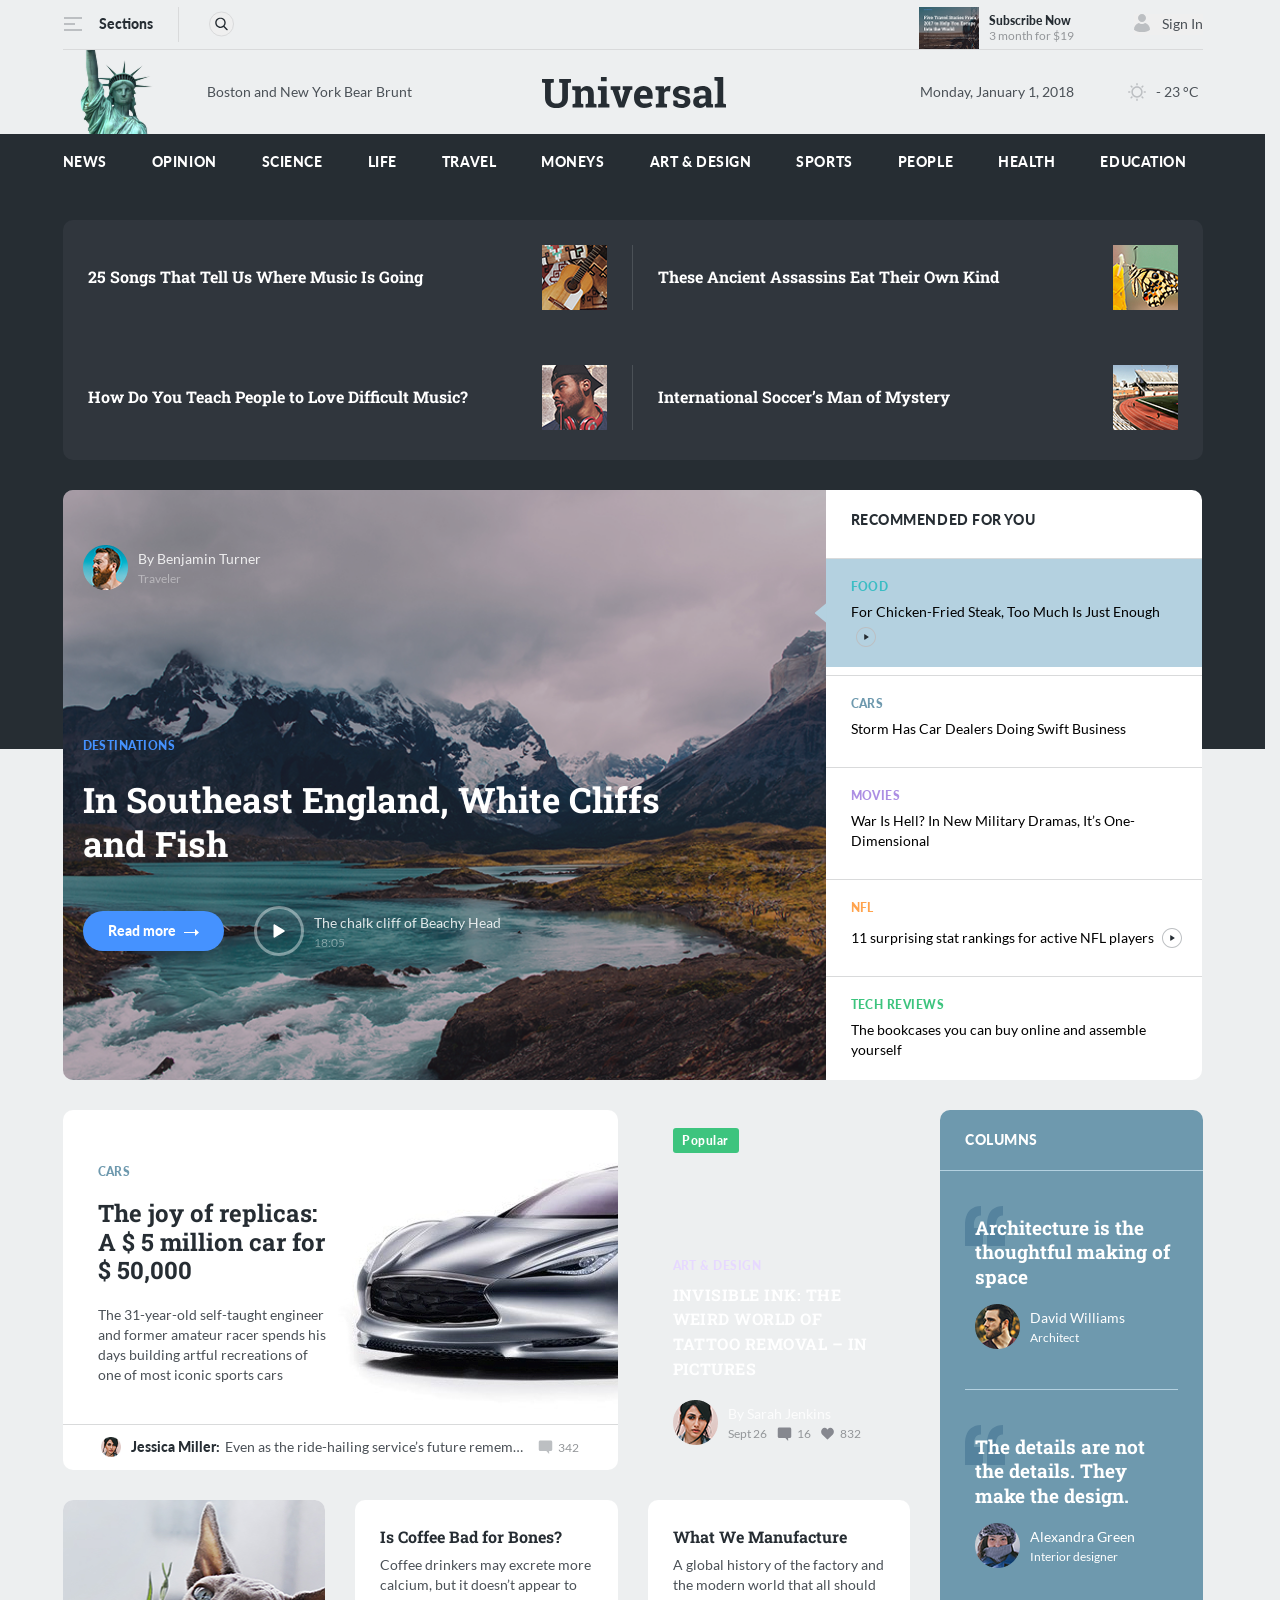
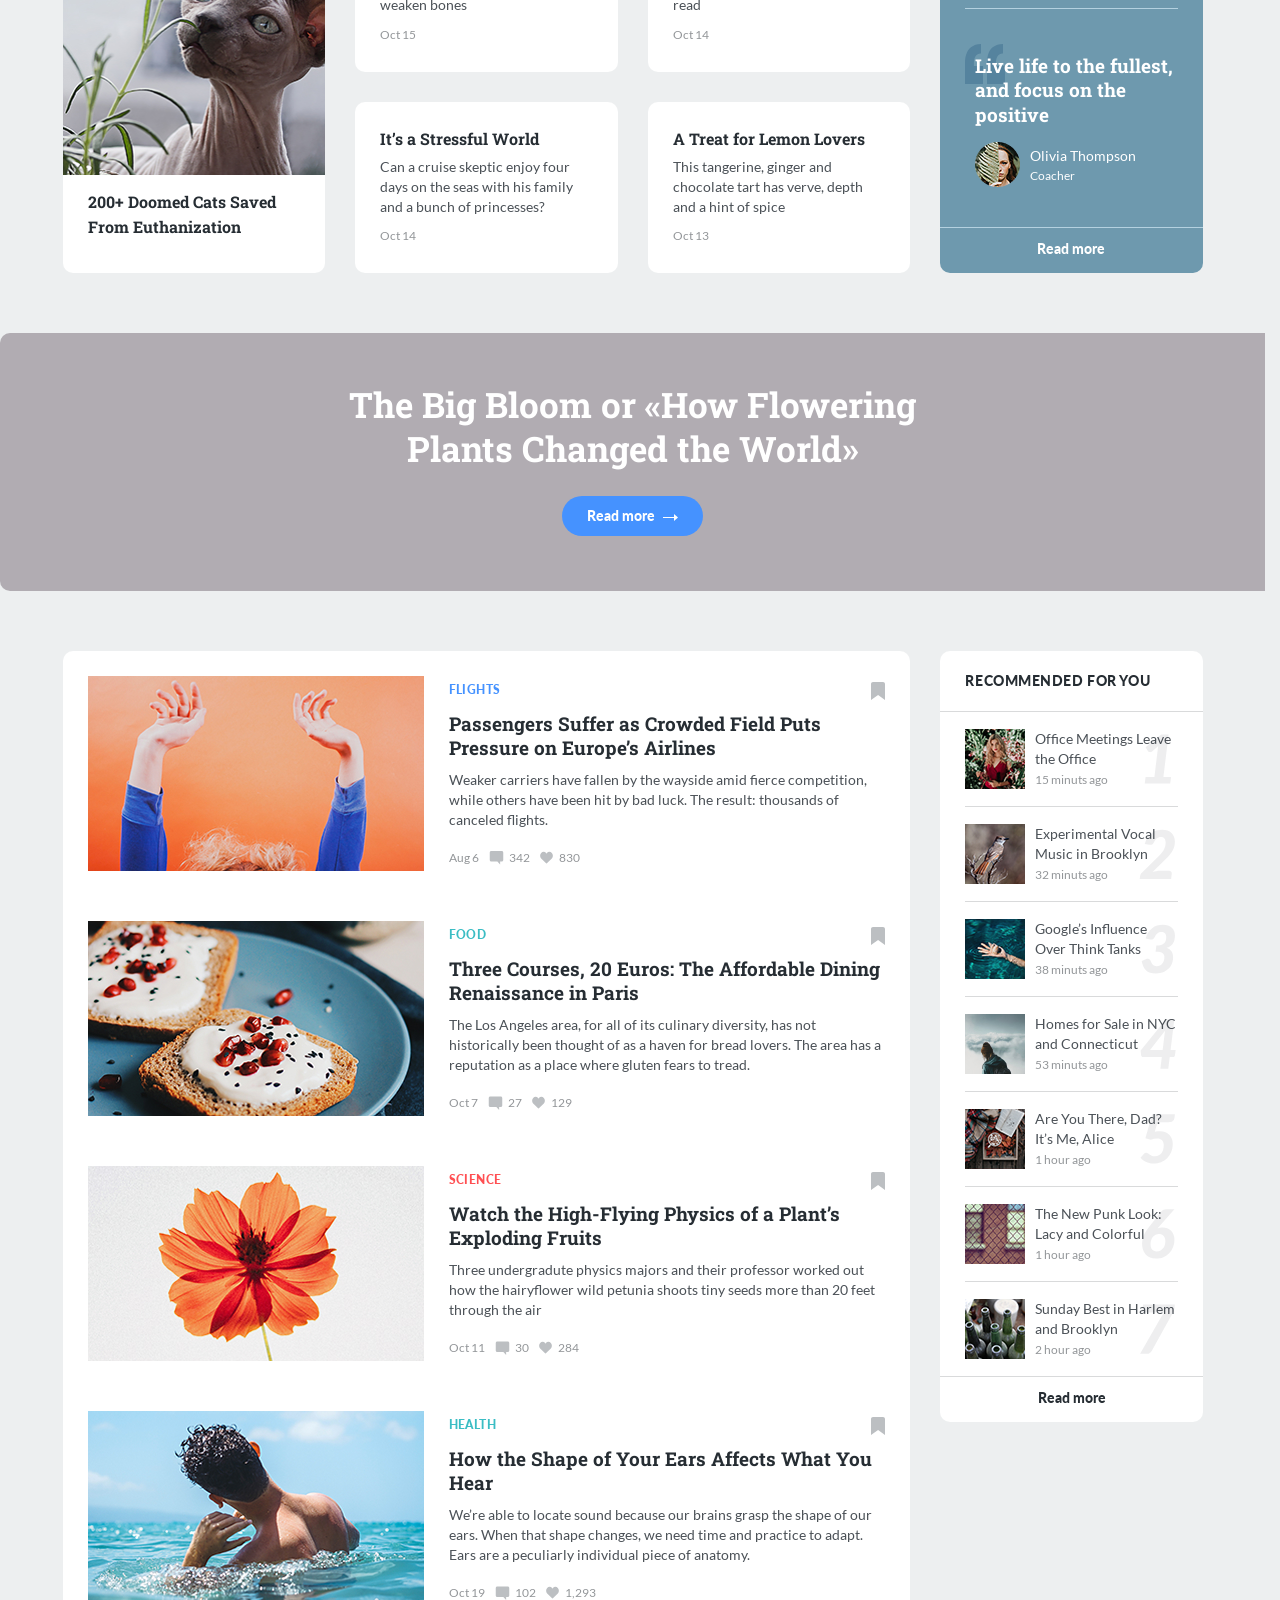
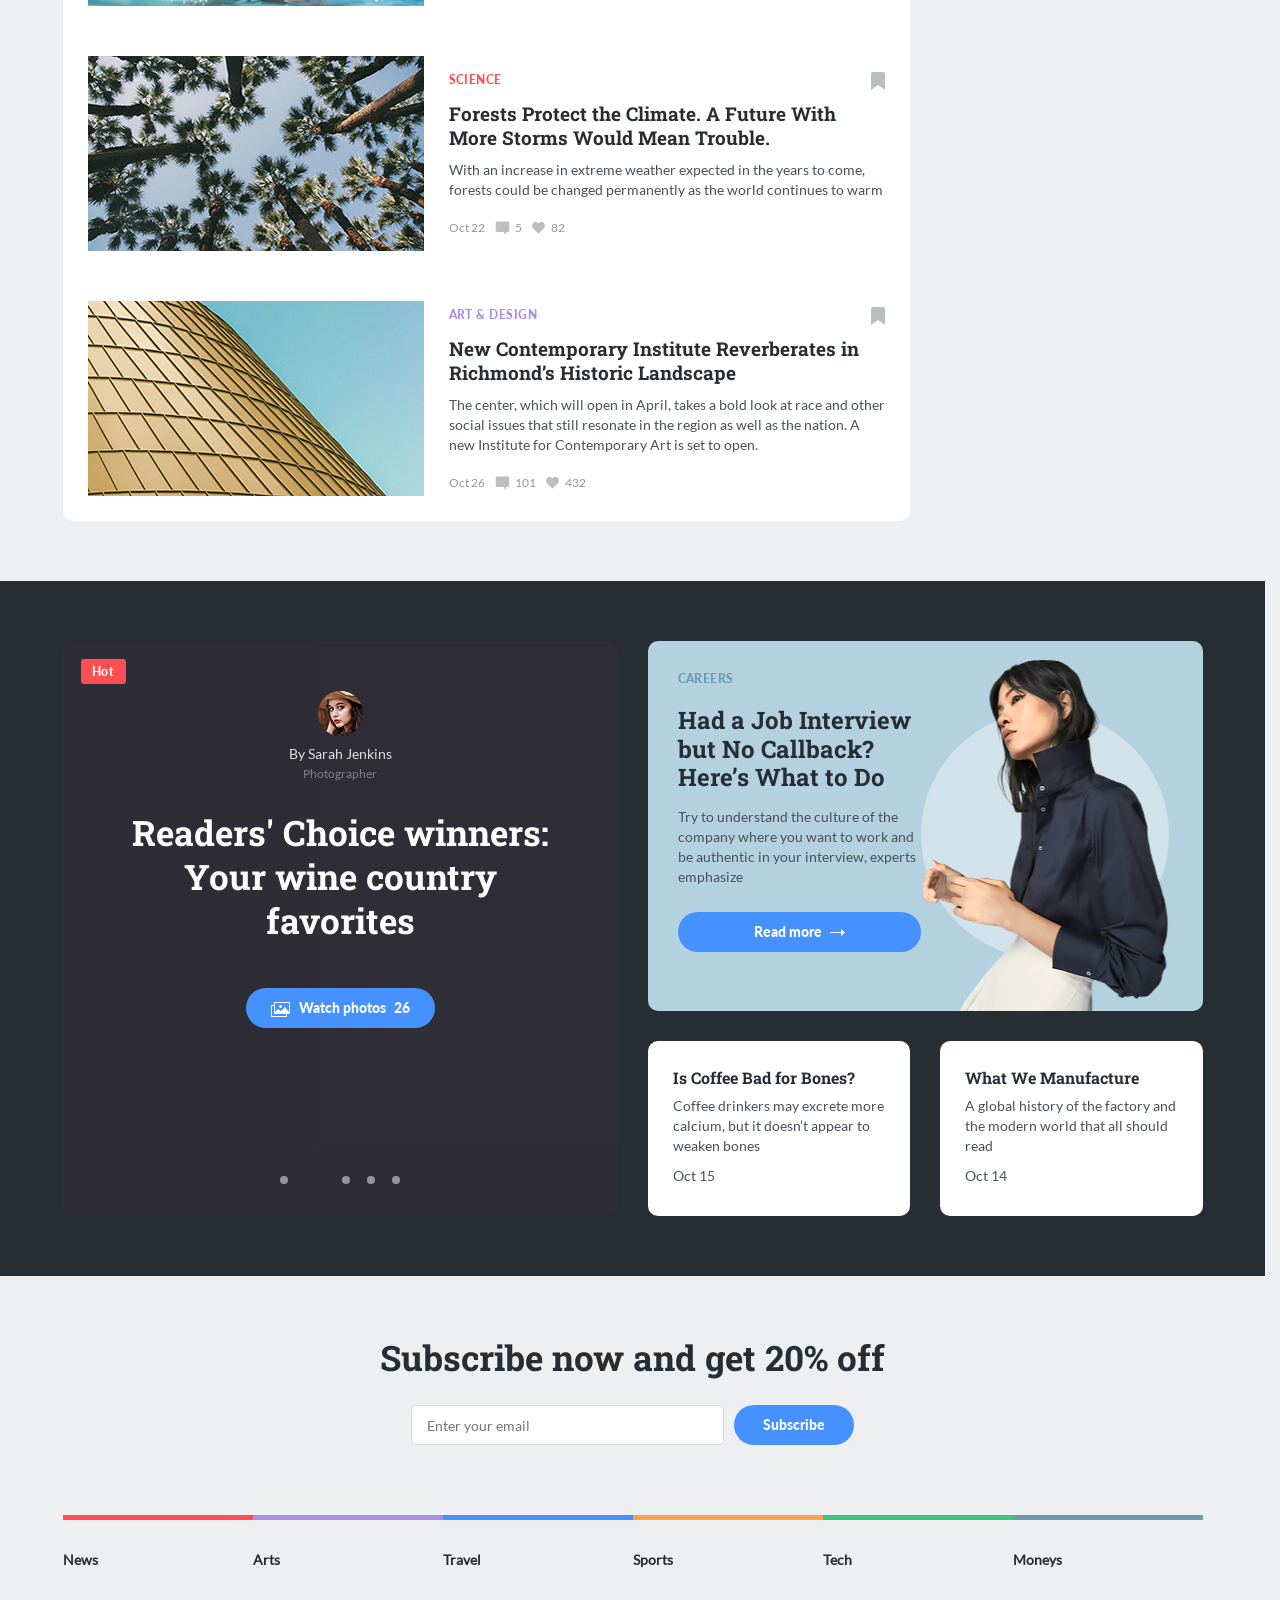
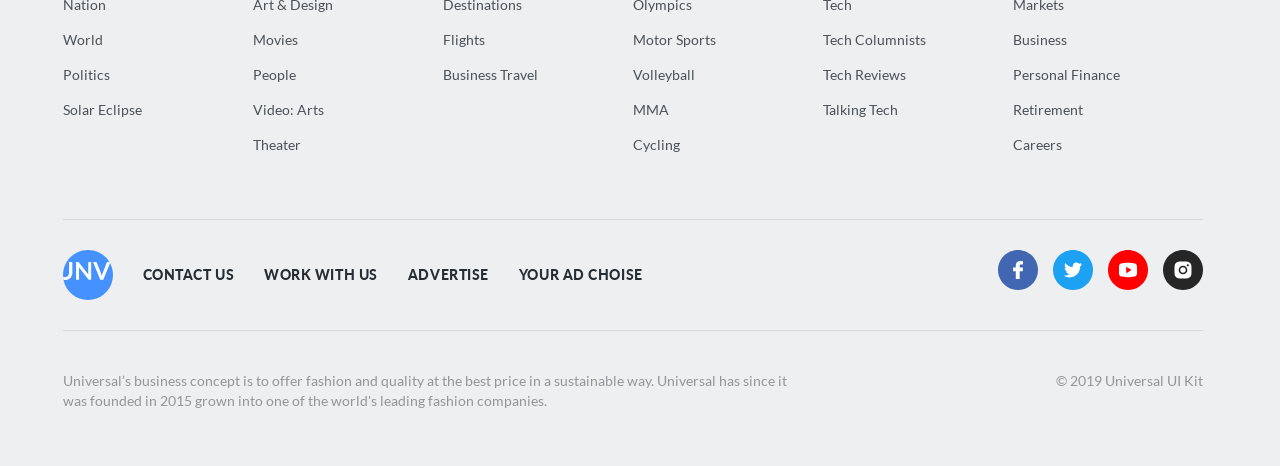
==== commit 101c5444: "Changing JS file reference paths and fonts file reference paths" ====
--- a/index.html
+++ b/index.html
@@ -5,9 +5,9 @@
     <meta name="viewport" content="width=device-width, initial-scale=1.0">
     <meta http-equiv="X-UA-Compatible" content="ie=edge">
     <title>Universal</title>
-    <link rel="stylesheet" href="/css/main.css">
+    <link rel="stylesheet" href="./css/main.css">
     <link rel="stylesheet" href="https://cdn.jsdelivr.net/npm/swiper@11/swiper-bundle.min.css"/>
-    <script src="/js/main.js" type="module" defer></script>
+    <script src="./js/main.js" type="module" defer></script>
     <script src="https://cdn.jsdelivr.net/npm/swiper@11/swiper-bundle.min.js"></script>
 </head>
 <body>
@@ -182,25 +182,25 @@
                         <li class="hero-articles__item">
                             <div class="hero-articles__body">
                                 <a class="hero-articles__link h5" href="/">25 Songs That Tell Us Where Music Is Going</a>
-                                <img class="hero-articles__image" src="/img/hero/hero-card-1.jpg" alt="Guitar on the table" width="65" height="65" loading="lazy">
+                                <img class="hero-articles__image" src="./img/hero/hero-card-1.jpg" alt="Guitar on the table" width="65" height="65" loading="lazy">
                             </div>
                         </li>
                         <li class="hero-articles__item">
                             <div class="hero-articles__body">
                                 <a class="hero-articles__link h5" href="/">These Ancient Assassins Eat Their Own Kind</a>
-                                <img class="hero-articles__image" src="/img/hero/hero-card-2.jpg" alt="Butterfly on a leaf" width="65" height="65" loading="lazy">
+                                <img class="hero-articles__image" src="./img/hero/hero-card-2.jpg" alt="Butterfly on a leaf" width="65" height="65" loading="lazy">
                             </div>
                         </li>
                         <li class="hero-articles__item">
                             <div class="hero-articles__body">
                                 <a class="hero-articles__link h5" href="/">How Do You Teach People to Love Difficult Music?</a>
-                                <img class="hero-articles__image" src="/img/hero/hero-card-3.jpg" alt="An African American man in a black cap and with headphones around his neck" width="65" height="65" loading="lazy">
+                                <img class="hero-articles__image" src="./img/hero/hero-card-3.jpg" alt="An African American man in a black cap and with headphones around his neck" width="65" height="65" loading="lazy">
                             </div>
                         </li>
                         <li class="hero-articles__item">
                             <div class="hero-articles__body">
                                 <a class="hero-articles__link h5" href="/">International Soccer’s Man of Mystery</a>
-                                <img class="hero-articles__image" src="/img/hero/hero-card-4.jpg" alt="A stadium where people run" width="65" height="65" loading="lazy">
+                                <img class="hero-articles__image" src="./img/hero/hero-card-4.jpg" alt="A stadium where people run" width="65" height="65" loading="lazy">
                             </div>
                         </li>
                     </ul>
@@ -218,16 +218,16 @@
                                 <div class="video-player__video-wrapper" data-js-video-wrapper>
                                     <video 
                                         class="video-player__video" 
-                                        src="/videos/example.mp4"
+                                        src="./videos/example.mp4"
                                         width="877" height="570"
-                                        poster="/img/hero/tabs/poster-1.jpg"
+                                        poster="./img/hero/tabs/poster-1.jpg"
                                         data-js-video-player-video
                                     >
                                     </video>
                                 </div>
                                 <div class="video-player__content is-active" data-js-video-player-content>
                                     <div class="video-player__person person person--margin">
-                                        <img class="person__icon" src="/img/person/1.png" alt="" width="45" height="45" loading="lazy">
+                                        <img class="person__icon" src="./img/person/1.png" alt="" width="45" height="45" loading="lazy">
                                         <div class="person__text">
                                             <p class="person__name person__name--opacity">By Benjamin Turner</p>
                                             <span class="person__department person__department--opacity">Traveler</span>
@@ -274,16 +274,16 @@
                                 <div class="video-player__video-wrapper" data-js-video-wrapper>
                                     <video 
                                         class="video-player__video" 
-                                        src="/videos/example.mp4"
+                                        src="./videos/example.mp4"
                                         width="877" height="570"
-                                        poster="/img/hero/tabs/poster-2.jpg"
+                                        poster="./img/hero/tabs/poster-2.jpg"
                                         data-js-video-player-video
                                     >
                                     </video>
                                 </div>
                                 <div class="video-player__content is-active" data-js-video-player-content>
                                     <div class="video-player__person person person--margin">
-                                        <img class="person__icon" src="/img/person/1.png" alt="" width="45" height="45" loading="lazy">
+                                        <img class="person__icon" src="./img/person/1.png" alt="" width="45" height="45" loading="lazy">
                                         <div class="person__text">
                                             <p class="person__name person__name--opacity">By Benjamin Turner</p>
                                             <span class="person__department person__department--opacity">Traveler</span>
@@ -330,16 +330,16 @@
                                 <div class="video-player__video-wrapper" data-js-video-wrapper>
                                     <video 
                                         class="video-player__video" 
-                                        src="/videos/example.mp4"
+                                        src="./videos/example.mp4"
                                         width="877" height="570"
-                                        poster="/img/hero/tabs/poster-3.jpg"
+                                        poster="./img/hero/tabs/poster-3.jpg"
                                         data-js-video-player-video
                                     >
                                     </video>
                                 </div>
                                 <div class="video-player__content is-active" data-js-video-player-content>
                                     <div class="video-player__person person person--margin">
-                                        <img class="person__icon" src="/img/person/1.png" alt="" width="45" height="45" loading="lazy">
+                                        <img class="person__icon" src="./img/person/1.png" alt="" width="45" height="45" loading="lazy">
                                         <div class="person__text">
                                             <p class="person__name person__name--opacity">By Benjamin Turner</p>
                                             <span class="person__department person__department--opacity">Traveler</span>
@@ -386,16 +386,16 @@
                                 <div class="video-player__video-wrapper" data-js-video-wrapper>
                                     <video 
                                         class="video-player__video" 
-                                        src="/videos/example.mp4"
+                                        src="./videos/example.mp4"
                                         width="877" height="570"
-                                        poster="/img/hero/tabs/poster-4.jpg"
+                                        poster="./img/hero/tabs/poster-4.jpg"
                                         data-js-video-player-video
                                     >
                                     </video>
                                 </div>
                                 <div class="video-player__content is-active" data-js-video-player-content>
                                     <div class="video-player__person person person--margin">
-                                        <img class="person__icon" src="/img/person/1.png" alt="" width="45" height="45" loading="lazy">
+                                        <img class="person__icon" src="./img/person/1.png" alt="" width="45" height="45" loading="lazy">
                                         <div class="person__text">
                                             <p class="person__name person__name--opacity">By Benjamin Turner</p>
                                             <span class="person__department person__department--opacity">Traveler</span>
@@ -442,16 +442,16 @@
                                 <div class="video-player__video-wrapper" data-js-video-wrapper>
                                     <video 
                                         class="video-player__video" 
-                                        src="/videos/example.mp4"
+                                        src="./videos/example.mp4"
                                         width="877" height="570"
-                                        poster="/img/hero/tabs/poster-5.jpg"
+                                        poster="./img/hero/tabs/poster-5.jpg"
                                         data-js-video-player-video
                                     >
                                     </video>
                                 </div>
                                 <div class="video-player__content is-active" data-js-video-player-content>
                                     <div class="video-player__person person person--margin">
-                                        <img class="person__icon" src="/img/person/1.png" alt="" width="45" height="45" loading="lazy">
+                                        <img class="person__icon" src="./img/person/1.png" alt="" width="45" height="45" loading="lazy">
                                         <div class="person__text">
                                             <p class="person__name person__name--opacity">By Benjamin Turner</p>
                                             <span class="person__department person__department--opacity">Traveler</span>
@@ -584,10 +584,10 @@
                                 </p>
                             </div>
                         </div>
-                        <img class="cars__image" src="/img/popular/cars/cars-bg.png" alt="Car on a white background" width="292" height="299" loading="lazy">
+                        <img class="cars__image" src="./img/popular/cars/cars-bg.png" alt="Car on a white background" width="292" height="299" loading="lazy">
                     </div>
                     <div class="cars__comment">
-                        <img class="cars__comment-image" src="/img/popular/cars/cars-person.png" alt="" width="30" height="30" loading="lazy">
+                        <img class="cars__comment-image" src="./img/popular/cars/cars-person.png" alt="" width="30" height="30" loading="lazy">
                         <p class="cars__comment-name">Jessica Miller:</p>
                         <p class="cars__comment-text">Even as the ride-hailing service’s future remem…</p>
                         <div class="cars__comment-actions blog-actions">
@@ -615,7 +615,7 @@
                             <p class="art__subtitle subtitle-base">Art & Design</p>
                             <a class="art__title-link h5" href="/">Invisible ink: the weird world of tattoo removal – in pictures</a>
                             <div class="art__person">
-                                <img class="art__person-image" src="/img/popular/art/art-person.png" alt="" width="45" height="45" loading="lazy">
+                                <img class="art__person-image" src="./img/popular/art/art-person.png" alt="" width="45" height="45" loading="lazy">
                                 <div class="art__person-content">
                                     <p class="art__person-name">By Sarah Jenkins</p>
                                     <div class="art__person-actions blog-actions">
@@ -652,7 +652,7 @@
                 </article>
                 <article class="popular__cats cats">
                     <div class="cats__body">
-                        <img class="cats__image" src="/img/popular/cats/cats-bg.jpg" alt="A bald cat sniffs leaves" width="263" height="275" loading="lazy">
+                        <img class="cats__image" src="./img/popular/cats/cats-bg.jpg" alt="A bald cat sniffs leaves" width="263" height="275" loading="lazy">
                         <a class="cats__title-link h5" href="/">200+ Doomed Cats Saved From Euthanization</a>
                     </div> 
                 </article>
@@ -698,7 +698,7 @@
                         <li class="columns__item">
                             <a class="columns__title-link h4" href="/">Architecture is the thoughtful making of space</a>
                             <div class="columns__person person">
-                                <img class="person__icon" src="/img/person/2.png" alt="" width="45" height="45" loading="lazy">
+                                <img class="person__icon" src="./img/person/2.png" alt="" width="45" height="45" loading="lazy">
                                 <div class="person__text">
                                     <p class="person__name person__name">David Williams</p>
                                     <span class="person__department person__department">Architect</span>
@@ -708,7 +708,7 @@
                         <li class="columns__item">
                             <a class="columns__title-link h4" href="/">The details are not the details. They make the design.</a>
                             <div class="columns__person person">
-                                <img class="person__icon" src="/img/person/3.png" alt="" width="45" height="45" loading="lazy">
+                                <img class="person__icon" src="./img/person/3.png" alt="" width="45" height="45" loading="lazy">
                                 <div class="person__text">
                                     <p class="person__name person__name">Alexandra Green</p>
                                     <span class="person__department person__department">Interior designer</span>
@@ -718,7 +718,7 @@
                         <li class="columns__item">
                             <a class="columns__title-link h4" href="/">Live life to the fullest, and focus on the positive</a>
                             <div class="columns__person person">
-                                <img class="person__icon" src="/img/person/4.png" alt="" width="45" height="45" loading="lazy">
+                                <img class="person__icon" src="./img/person/4.png" alt="" width="45" height="45" loading="lazy">
                                 <div class="person__text">
                                     <p class="person__name person__name">Olivia Thompson</p>
                                     <span class="person__department person__department">Coacher</span>
@@ -745,7 +745,7 @@
                 <div class="notes__blog notes-blog">
                     <ul class="notes-blog__list">
                         <li class="notes-blog__item">
-                            <img class="notes-blog__image" src="/img/notes/block/1.jpg" alt="Door human hands raised up on orange background" width="336" height="195" loading="lazy">
+                            <img class="notes-blog__image" src="./img/notes/block/1.jpg" alt="Door human hands raised up on orange background" width="336" height="195" loading="lazy">
                             <article class="notes-blog__content">
                                 <div class="notes-blog__bookmark">
                                     <span class="notes-blog__subtitle subtitle-base subtitle-base--blue">Flights</span>
@@ -789,7 +789,7 @@
                             </article>
                         </li>
                         <li class="notes-blog__item">
-                            <img class="notes-blog__image" src="/img/notes/block/2.jpg" alt="Bread spread with jam on a blue plate" width="336" height="195" loading="lazy">
+                            <img class="notes-blog__image" src="./img/notes/block/2.jpg" alt="Bread spread with jam on a blue plate" width="336" height="195" loading="lazy">
                             <article class="notes-blog__content">
                                 <div class="notes-blog__bookmark">
                                     <span class="notes-blog__subtitle subtitle-base subtitle-base--blue-green">Food</span>
@@ -833,7 +833,7 @@
                             </article>
                         </li>
                         <li class="notes-blog__item">
-                            <img class="notes-blog__image" src="/img/notes/block/3.jpg" alt="Orange flower on gray background" width="336" height="195" loading="lazy">
+                            <img class="notes-blog__image" src="./img/notes/block/3.jpg" alt="Orange flower on gray background" width="336" height="195" loading="lazy">
                             <article class="notes-blog__content">
                                 <div class="notes-blog__bookmark">
                                     <span class="notes-blog__subtitle subtitle-base subtitle-base--red">Science</span>
@@ -877,7 +877,7 @@
                             </article>
                         </li>
                         <li class="notes-blog__item">
-                            <img class="notes-blog__image" src="/img/notes/block/4.jpg" alt="A man is swimming in the sea" width="336" height="195" loading="lazy">
+                            <img class="notes-blog__image" src="./img/notes/block/4.jpg" alt="A man is swimming in the sea" width="336" height="195" loading="lazy">
                             <article class="notes-blog__content">
                                 <div class="notes-blog__bookmark">
                                     <span class="notes-blog__subtitle subtitle-base subtitle-base--blue-green">Health</span>
@@ -921,7 +921,7 @@
                             </article>
                         </li>
                         <li class="notes-blog__item">
-                            <img class="notes-blog__image" src="/img/notes/block/5.jpg" alt="Forest tree" width="336" height="195" loading="lazy">
+                            <img class="notes-blog__image" src="./img/notes/block/5.jpg" alt="Forest tree" width="336" height="195" loading="lazy">
                             <article class="notes-blog__content">
                                 <div class="notes-blog__bookmark">
                                     <span class="notes-blog__subtitle subtitle-base subtitle-base--red">Science</span>
@@ -965,7 +965,7 @@
                             </article>
                         </li>
                         <li class="notes-blog__item">
-                            <img class="notes-blog__image" src="/img/notes/block/6.jpg" alt="Design of a rounded object" width="336" height="195" loading="lazy">
+                            <img class="notes-blog__image" src="./img/notes/block/6.jpg" alt="Design of a rounded object" width="336" height="195" loading="lazy">
                             <article class="notes-blog__content">
                                 <div class="notes-blog__bookmark">
                                     <span class="notes-blog__subtitle subtitle-base subtitle-base--purple">Art & Design</span>
@@ -1014,49 +1014,49 @@
                     <p class="notes-aside__heading aside-heading">Recommended for you</p>
                     <ul class="notes-aside__list">
                         <li class="notes-aside__item">
-                            <img class="notes-aside__image" src="/img/notes/aside/1.jpg" alt="" width="60" height="60" loading="lazy">
+                            <img class="notes-aside__image" src="./img/notes/aside/1.jpg" alt="" width="60" height="60" loading="lazy">
                             <div class="notes-aside__text">
                                 <a class="notes-aside__title-link" href="/">Office Meetings Leave the Office</a>
                                 <span class="notes-aside__time">15 minuts ago</span>
                             </div>
                         </li>
                         <li class="notes-aside__item">
-                            <img class="notes-aside__image" src="/img/notes/aside/2.jpg" alt="" width="60" height="60" loading="lazy">
+                            <img class="notes-aside__image" src="./img/notes/aside/2.jpg" alt="" width="60" height="60" loading="lazy">
                             <div class="notes-aside__text">
                                 <a class="notes-aside__title-link" href="/">Experimental Vocal Music in Brooklyn</a>
                                 <span class="notes-aside__time">32 minuts ago</span>
                             </div>
                         </li>
                         <li class="notes-aside__item">
-                            <img class="notes-aside__image" src="/img/notes/aside/3.jpg" alt="" width="60" height="60" loading="lazy">
+                            <img class="notes-aside__image" src="./img/notes/aside/3.jpg" alt="" width="60" height="60" loading="lazy">
                             <div class="notes-aside__text">
                                 <a class="notes-aside__title-link" href="/">Google’s Influence Over Think Tanks</a>
                                 <span class="notes-aside__time">38 minuts ago</span>
                             </div>
                         </li>
                         <li class="notes-aside__item">
-                            <img class="notes-aside__image" src="/img/notes/aside/4.jpg" alt="" width="60" height="60" loading="lazy">
+                            <img class="notes-aside__image" src="./img/notes/aside/4.jpg" alt="" width="60" height="60" loading="lazy">
                             <div class="notes-aside__text">
                                 <a class="notes-aside__title-link" href="/">Homes for Sale in NYC and Connecticut</a>
                                 <span class="notes-aside__time">53 minuts ago</span>
                             </div>
                         </li>
                         <li class="notes-aside__item">
-                            <img class="notes-aside__image" src="/img/notes/aside/5.jpg" alt="" width="60" height="60" loading="lazy">
+                            <img class="notes-aside__image" src="./img/notes/aside/5.jpg" alt="" width="60" height="60" loading="lazy">
                             <div class="notes-aside__text">
                                 <a class="notes-aside__title-link" href="/">Are You There, Dad? It’s Me, Alice</a>
                                 <span class="notes-aside__time">1 hour ago</span>
                             </div>
                         </li>
                         <li class="notes-aside__item">
-                            <img class="notes-aside__image" src="/img/notes/aside/6.jpg" alt="" width="60" height="60" loading="lazy">
+                            <img class="notes-aside__image" src="./img/notes/aside/6.jpg" alt="" width="60" height="60" loading="lazy">
                             <div class="notes-aside__text">
                                 <a class="notes-aside__title-link" href="/">The New Punk Look: Lacy and Colorful</a>
                                 <span class="notes-aside__time">1 hour ago</span>
                             </div>
                         </li>
                         <li class="notes-aside__item">
-                            <img class="notes-aside__image" src="/img/notes/aside/7.jpg" alt="" width="60" height="60" loading="lazy">
+                            <img class="notes-aside__image" src="./img/notes/aside/7.jpg" alt="" width="60" height="60" loading="lazy">
                             <div class="notes-aside__text">
                                 <a class="notes-aside__title-link" href="/">Sunday Best in Harlem and Brooklyn</a>
                                 <span class="notes-aside__time">2 hour ago</span>
@@ -1077,7 +1077,7 @@
                                 <span class="swiper-slide__subtitle subtitle-base">Hot</span>
                                 <div class="swiper-slide__content">
                                     <div class="swiper-slide__person person person--hot">
-                                        <img class="person__icon" src="/img/person/5.png" alt="" width="45" height="45" loading="lazy">
+                                        <img class="person__icon" src="./img/person/5.png" alt="" width="45" height="45" loading="lazy">
                                         <div class="person__text">
                                             <p class="person__name person__name--opacity">By Sarah Jenkins</p>
                                             <span class="person__department person__department--opacity">Photographer</span>
@@ -1097,7 +1097,7 @@
                                 <span class="swiper-slide__subtitle subtitle-base">Hot</span>
                                 <div class="swiper-slide__content">
                                     <div class="swiper-slide__person person person--hot">
-                                        <img class="person__icon" src="/img/person/5.png" alt="" width="45" height="45" loading="lazy">
+                                        <img class="person__icon" src="./img/person/5.png" alt="" width="45" height="45" loading="lazy">
                                         <div class="person__text">
                                             <p class="person__name person__name--opacity">By Sarah Jenkins</p>
                                             <span class="person__department person__department--opacity">Photographer</span>
@@ -1117,7 +1117,7 @@
                                 <span class="swiper-slide__subtitle subtitle-base">Hot</span>
                                 <div class="swiper-slide__content">
                                     <div class="swiper-slide__person person person--hot">
-                                        <img class="person__icon" src="/img/person/5.png" alt="" width="45" height="45" loading="lazy">
+                                        <img class="person__icon" src="./img/person/5.png" alt="" width="45" height="45" loading="lazy">
                                         <div class="person__text">
                                             <p class="person__name person__name--opacity">By Sarah Jenkins</p>
                                             <span class="person__department person__department--opacity">Photographer</span>
@@ -1137,7 +1137,7 @@
                                 <span class="swiper-slide__subtitle subtitle-base">Hot</span>
                                 <div class="swiper-slide__content">
                                     <div class="swiper-slide__person person person--hot">
-                                        <img class="person__icon" src="/img/person/5.png" alt="" width="45" height="45" loading="lazy">
+                                        <img class="person__icon" src="./img/person/5.png" alt="" width="45" height="45" loading="lazy">
                                         <div class="person__text">
                                             <p class="person__name person__name--opacity">By Sarah Jenkins</p>
                                             <span class="person__department person__department--opacity">Photographer</span>
@@ -1157,7 +1157,7 @@
                                 <span class="swiper-slide__subtitle subtitle-base">Hot</span>
                                 <div class="swiper-slide__content">
                                     <div class="swiper-slide__person person person--hot">
-                                        <img class="person__icon" src="/img/person/5.png" alt="" width="45" height="45" loading="lazy">
+                                        <img class="person__icon" src="./img/person/5.png" alt="" width="45" height="45" loading="lazy">
                                         <div class="person__text">
                                             <p class="person__name person__name--opacity">By Sarah Jenkins</p>
                                             <span class="person__department person__department--opacity">Photographer</span>
@@ -1196,7 +1196,7 @@
                             </a>
                         </div>
                         <div class="careers__box-image">
-                            <img class="careers__image" src="/img/hot/careers-bg.png" alt="" width="248" height="352" loading="lazy">
+                            <img class="careers__image" src="./img/hot/careers-bg.png" alt="" width="248" height="352" loading="lazy">
                         </div>
                     </div>
                 </article>
--- a/css/main.css
+++ b/css/main.css
@@ -1,28 +1,28 @@
 @charset "UTF-8";
 @font-face {
   font-family: "Lato";
-  src: url("/fonts/Lato-Regular.woff2") format("woff2");
+  src: url("../fonts/Lato-Regular.woff2") format("woff2");
   font-weight: 400;
   font-style: normal;
   font-display: swap;
 }
 @font-face {
   font-family: "Lato Heave";
-  src: url("/fonts/Lato-Heavy.woff2") format("woff2");
+  src: url("../fonts/Lato-Heavy.woff2") format("woff2");
   font-weight: 900;
   font-style: normal;
   font-display: swap;
 }
 @font-face {
   font-family: "Roboto Slab";
-  src: url("/fonts/RobotoSlab-Bold.woff2") format("woff2");
+  src: url("../fonts/RobotoSlab-Bold.woff2") format("woff2");
   font-weight: 700;
   font-style: normal;
   font-display: swap;
 }
 @font-face {
   font-family: "Lato Heavy Italic";
-  src: url("/fonts/Lato-HeavyItalic.woff2") format("woff2");
+  src: url("../fonts/Lato-HeavyItalic.woff2") format("woff2");
   font-weight: 900;
   font-style: italic;
   font-display: swap;
@@ -1354,7 +1354,7 @@
 }
 
 .art {
-  background: url("/img/popular/art/art-bg.jpg") center/cover no-repeat;
+  background: url("./img/popular/art/art-bg.jpg") center/cover no-repeat;
 }
 .art__body {
   display: flex;
@@ -1496,7 +1496,7 @@
   row-gap: 1.5625rem;
   padding-top: 3.125rem;
   padding-bottom: 3.4375rem;
-  background: url("/img/notes/notes-bg.jpg") center/cover no-repeat;
+  background: url("./img/notes/notes-bg.jpg") center/cover no-repeat;
 }
 .notes__plants::after {
   content: "";
@@ -1696,7 +1696,7 @@
 }
 .swiper-slide {
   position: relative;
-  background: url("/img/hot/hot-bg.jpg") 100%/cover no-repeat;
+  background: url("./img/hot/hot-bg.jpg") 100%/cover no-repeat;
 }
 .swiper-slide::before {
   content: "";
@@ -1762,7 +1762,7 @@
   width: 1.25rem;
   height: 1.25rem;
   background-color: none;
-  background: url("/icon/pag-active.svg") center/contain no-repeat;
+  background: url("./icon/pag-active.svg") center/contain no-repeat;
 }
 
 .careers__body {
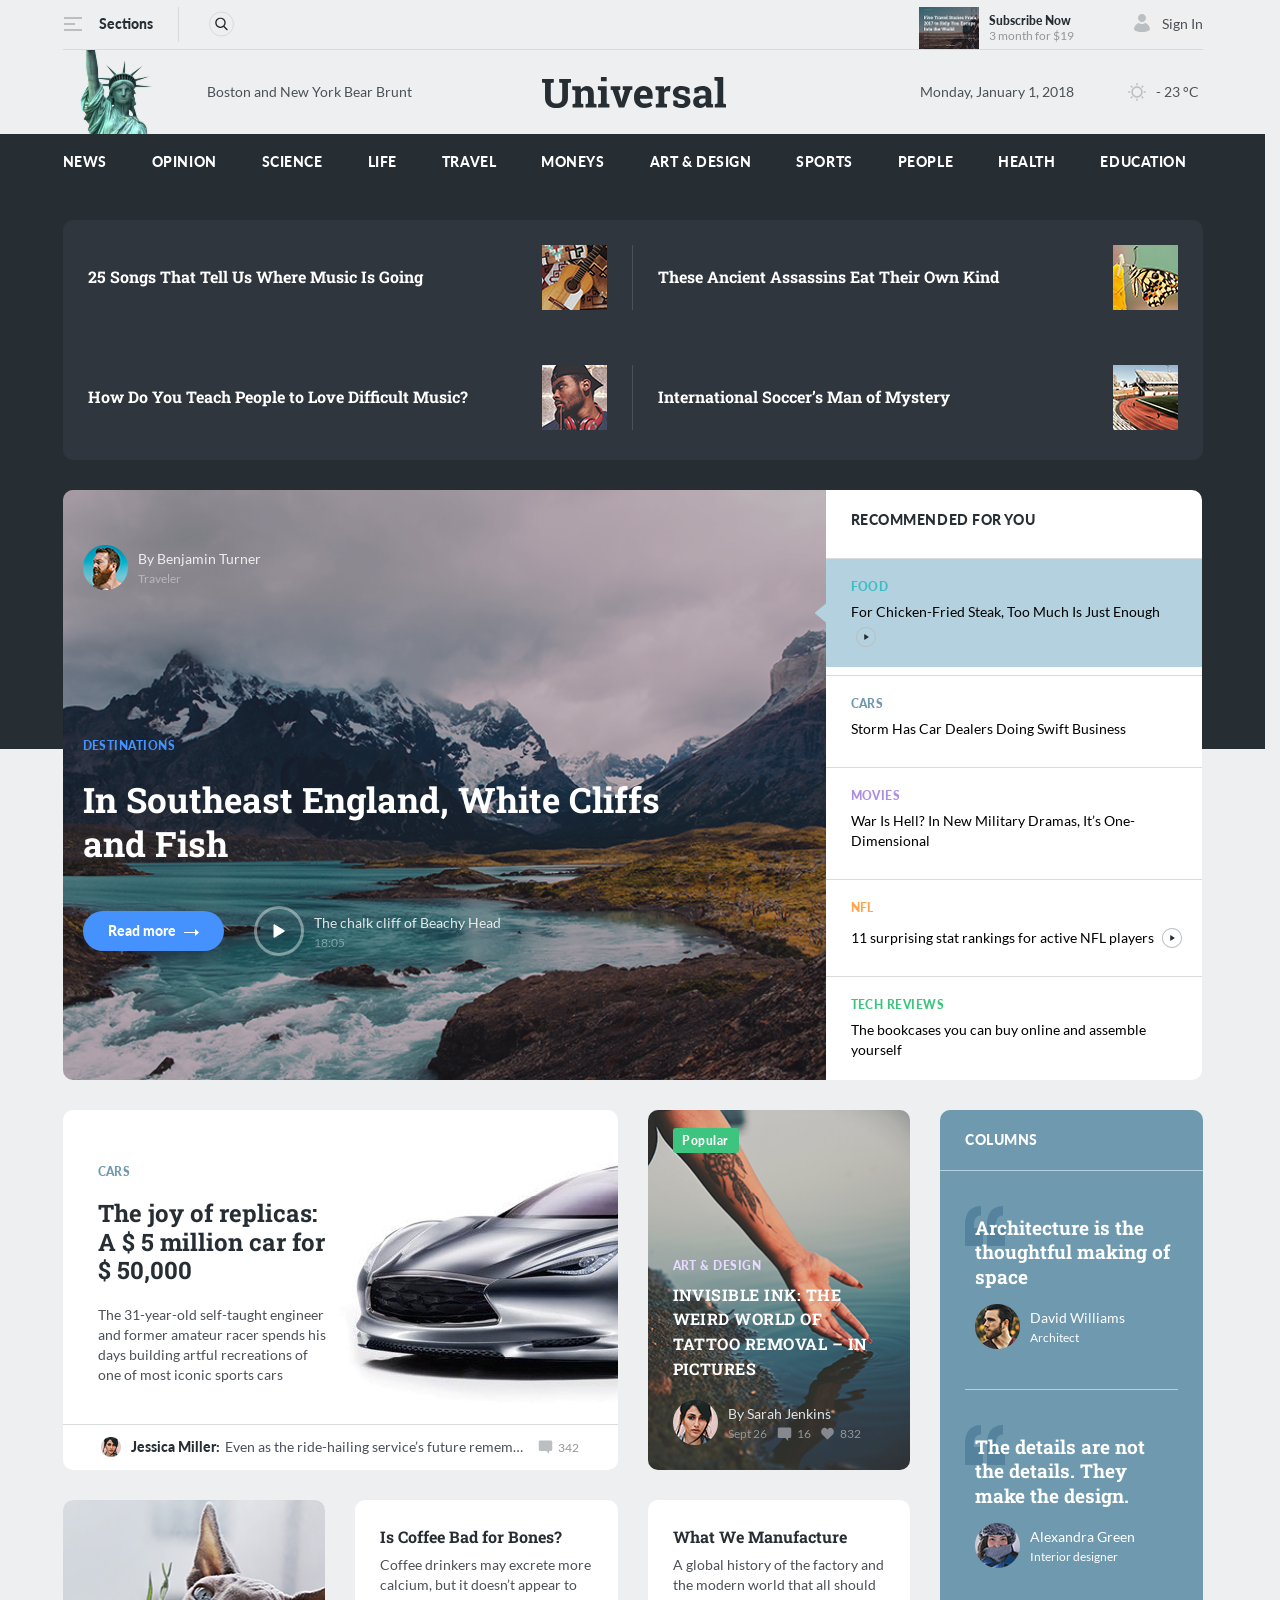
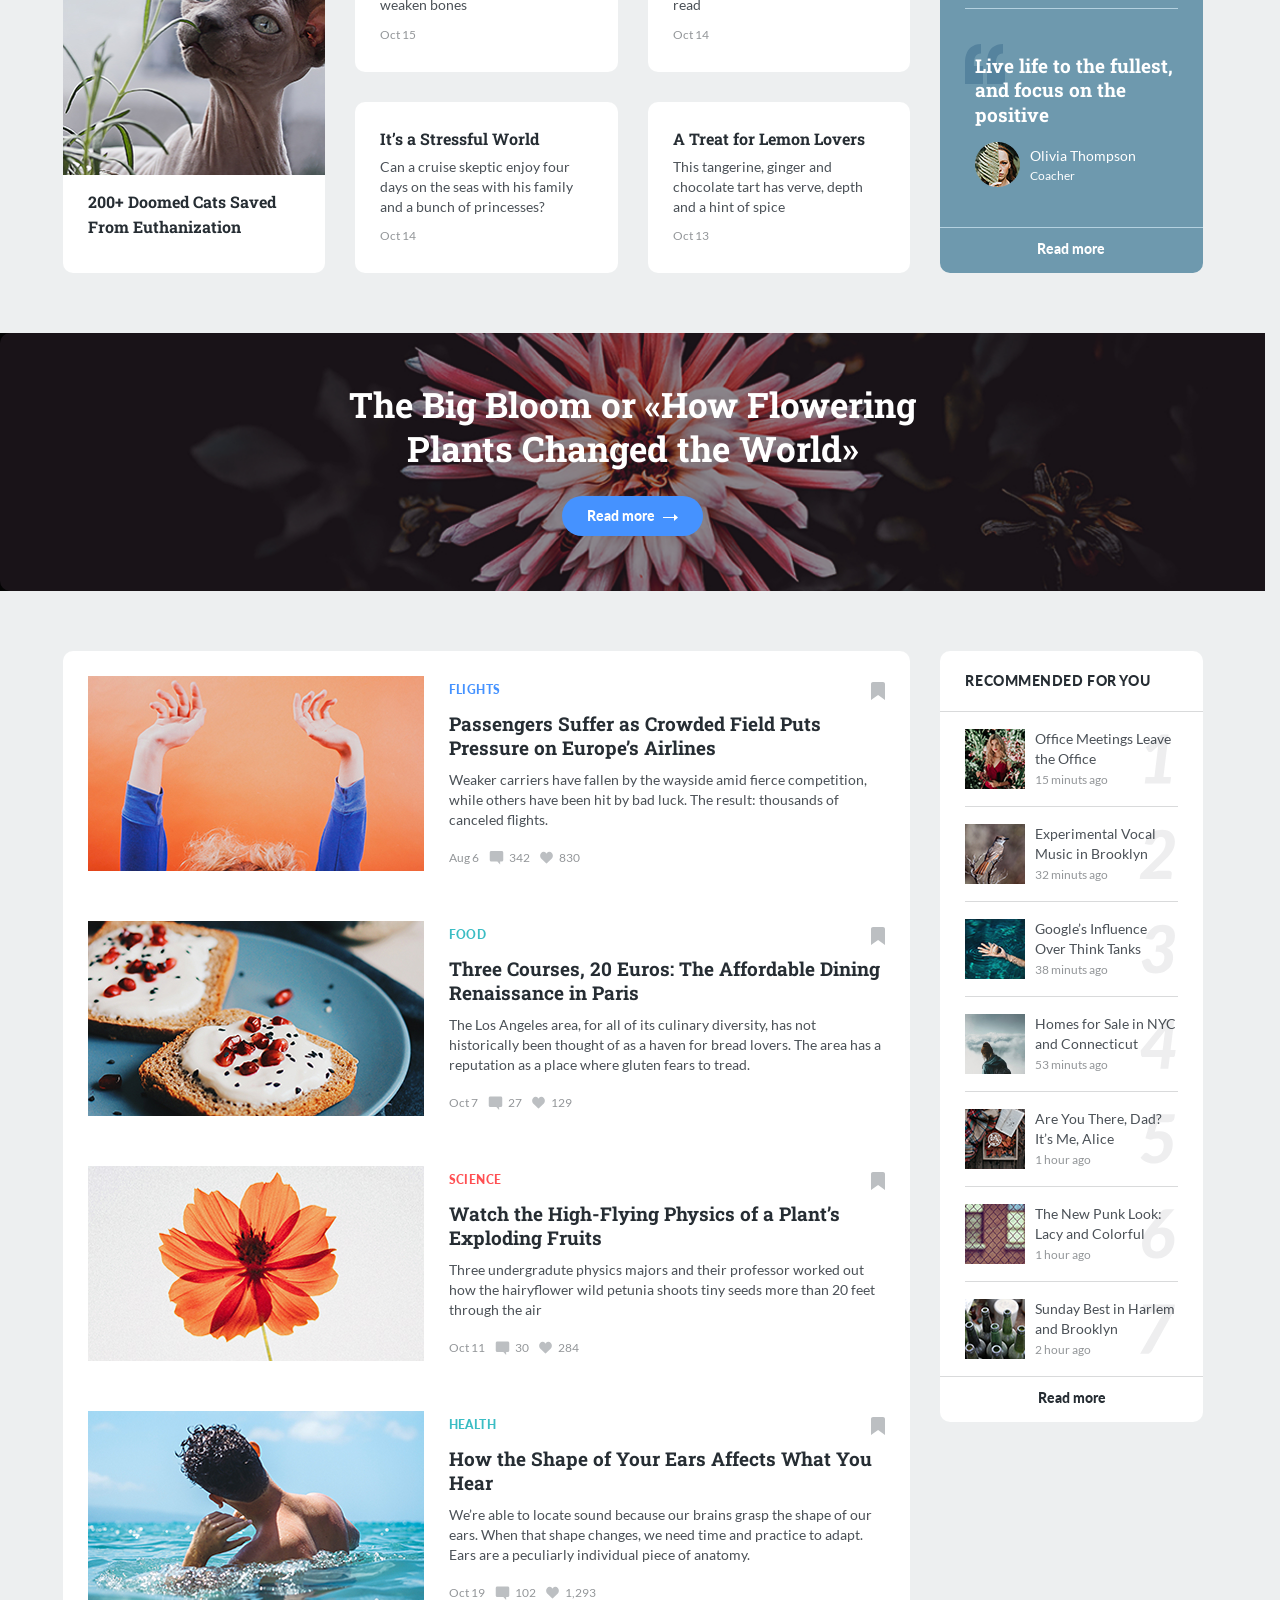
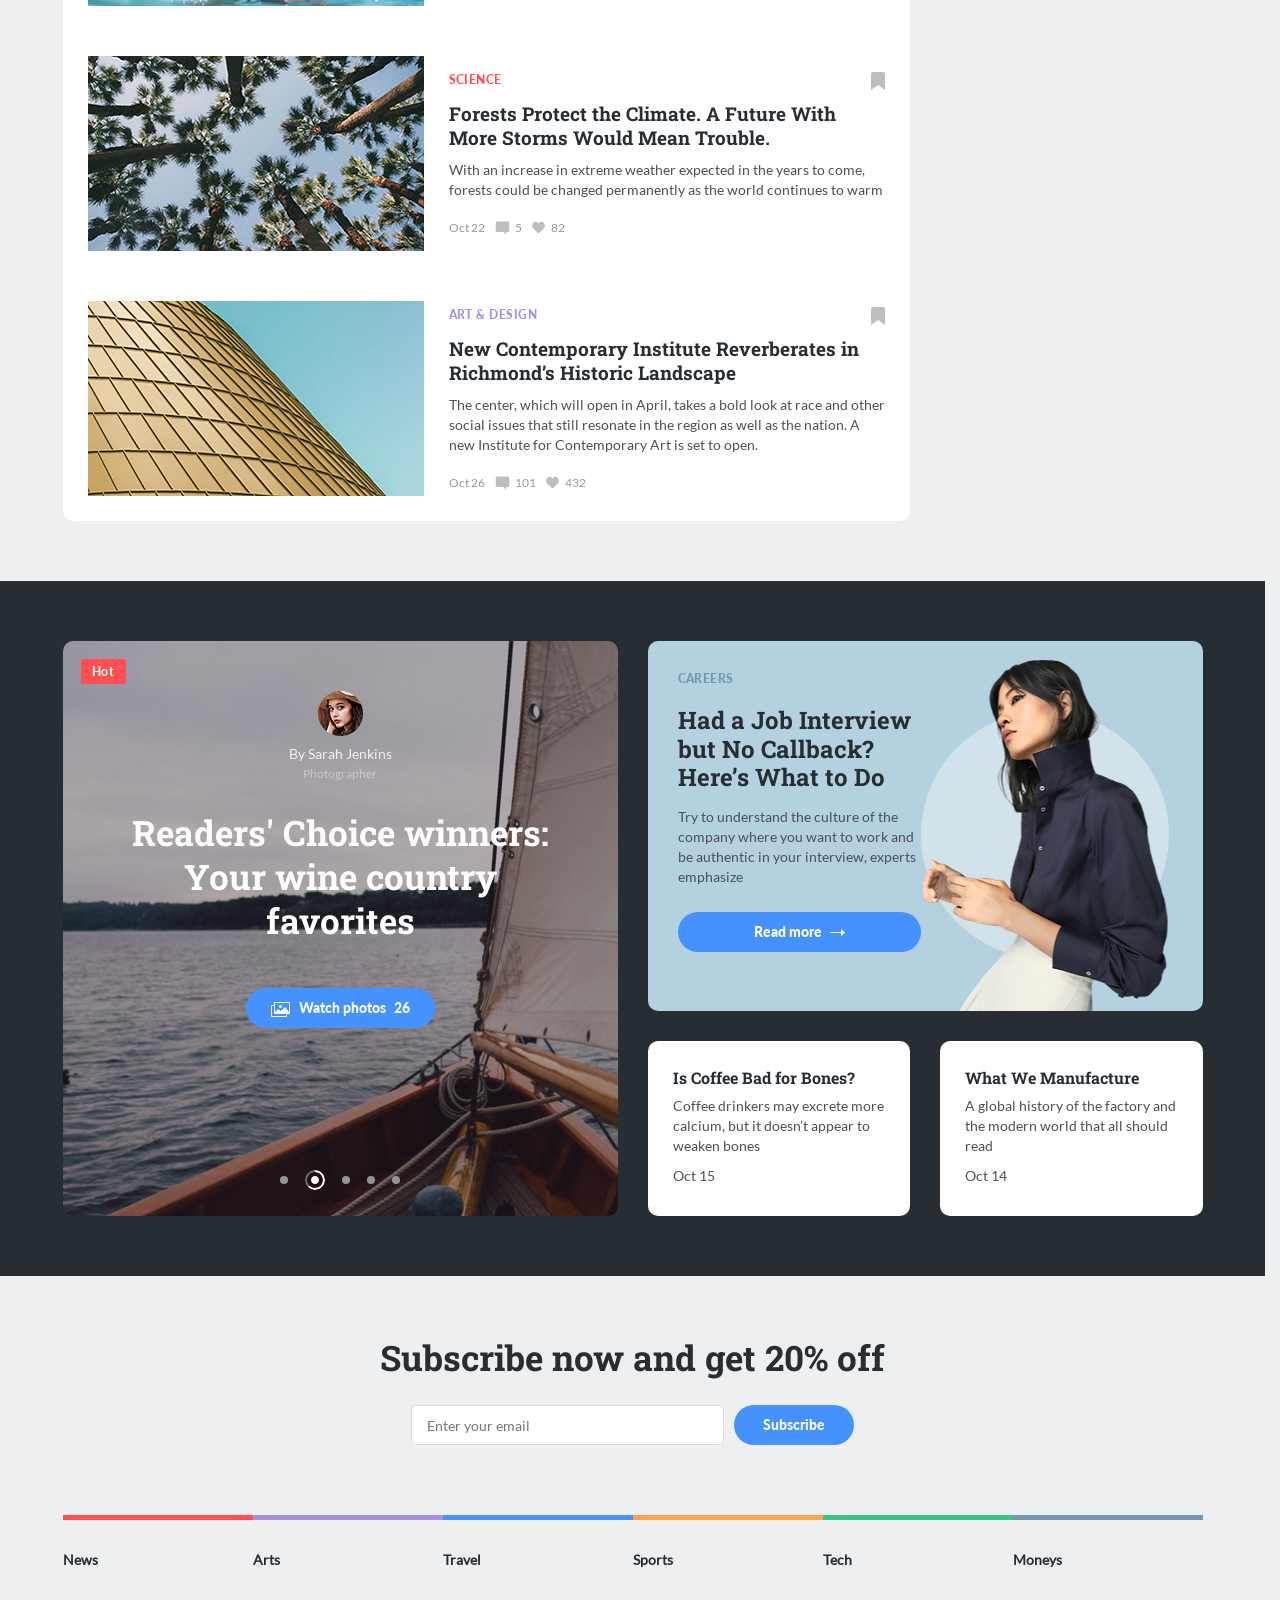
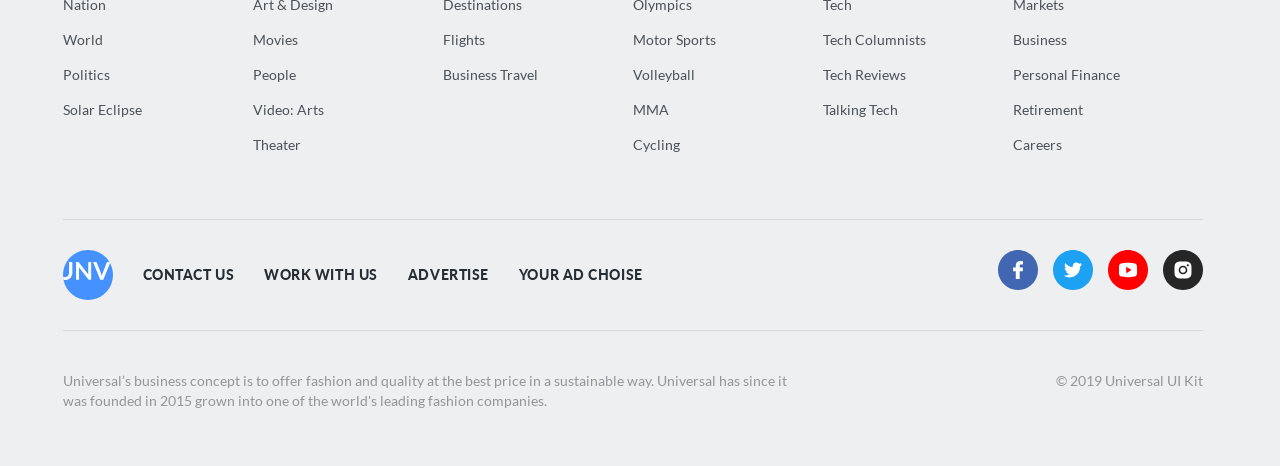
==== commit 1441ca73: "Renaming slider blocks" ====
--- a/index.html
+++ b/index.html
@@ -118,60 +118,60 @@
         <section class="hero" aria-labelledby="title-hero">
             <h1 class="hero__title visually-hidden" id="title-hero">Hero</h1>
             <div class="hero__inner container">
-                <div class="hero__categories">
-                    <ul class="hero__categories-list">
-                        <li class="hero__categories-item">
-                            <a class="hero__categories-link" href="/">
+                <div class="hero__categories hero-categories">
+                    <ul class="hero-categories__list">
+                        <li class="hero-categories__item">
+                            <a class="hero-categories__link" href="/">
                                 News
                             </a>
                         </li>
-                        <li class="hero__categories-item">
-                            <a class="hero__categories-link" href="/">
+                        <li class="hero-categories__item">
+                            <a class="hero-categories__link" href="/">
                                 Opinion
                             </a>
                         </li>
-                        <li class="hero__categories-item">
-                            <a class="hero__categories-link" href="/">
+                        <li class="hero-categories__item">
+                            <a class="hero-categories__link" href="/">
                                 Science
                             </a>
                         </li>
-                        <li class="hero__categories-item">
-                            <a class="hero__categories-link" href="/">
+                        <li class="hero-categories__item">
+                            <a class="hero-categories__link" href="/">
                                 Life
                             </a>
                         </li>
-                        <li class="hero__categories-item">
-                            <a class="hero__categories-link" href="/">
+                        <li class="hero-categories__item">
+                            <a class="hero-categories__link" href="/">
                                 Travel
                             </a>
                         </li>
-                        <li class="hero__categories-item">
-                            <a class="hero__categories-link" href="/">
+                        <li class="hero-categories__item">
+                            <a class="hero-categories__link" href="/">
                                 Moneys
                             </a>
                         </li>
-                        <li class="hero__categories-item">
-                            <a class="hero__categories-link" href="/">
+                        <li class="hero-categories__item">
+                            <a class="hero-categories__link" href="/">
                                 Art & Design
                             </a>
                         </li>
-                        <li class="hero__categories-item">
-                            <a class="hero__categories-link" href="/">
+                        <li class="hero-categories__item">
+                            <a class="hero-categories__link" href="/">
                                 Sports
                             </a>
                         </li>
-                        <li class="hero__categories-item">
-                            <a class="hero__categories-link" href="/">
+                        <li class="hero-categories__item">
+                            <a class="hero-categories__link" href="/">
                                 People
                             </a>
                         </li>
-                        <li class="hero__categories-item">
-                            <a class="hero__categories-link" href="/">
+                        <li class="hero-categories__item">
+                            <a class="hero-categories__link" href="/">
                                 Health
                             </a>
                         </li>
-                        <li class="hero__categories-item">
-                            <a class="hero__categories-link" href="/">
+                        <li class="hero-categories__item">
+                            <a class="hero-categories__link" href="/">
                                 Education
                             </a>
                         </li>
@@ -1071,20 +1071,20 @@
             <h2 class="hot__title visually-hidden" id="title-hot">Hot</h2>
             <div class="hot__inner container">
                 <div class="hot__slider">
-                    <div class="swiper">
-                        <div class="swiper-wrapper">
-                            <div class="swiper-slide">
-                                <span class="swiper-slide__subtitle subtitle-base">Hot</span>
-                                <div class="swiper-slide__content">
-                                    <div class="swiper-slide__person person person--hot">
+                    <div class="swiper swiper-hot">
+                        <div class="swiper-wrapper swiper-wrapper-hot">
+                            <div class="swiper-slide swiper-slide-hot">
+                                <span class="swiper-slide-hot__subtitle subtitle-base">Hot</span>
+                                <div class="swiper-slide-hot__content">
+                                    <div class="swiper-slide-hot__person person person--hot">
                                         <img class="person__icon" src="./img/person/5.png" alt="" width="45" height="45" loading="lazy">
                                         <div class="person__text">
                                             <p class="person__name person__name--opacity">By Sarah Jenkins</p>
                                             <span class="person__department person__department--opacity">Photographer</span>
                                         </div>
                                     </div>
-                                    <h3 class="swiper-slide__title h2">Readers' Choice winners: Your wine country favorites</h3>
-                                    <a class="swiper-slide__link button-base" href="/">
+                                    <h3 class="swiper-slide-hot__title h2">Readers' Choice winners: Your wine country favorites</h3>
+                                    <a class="swiper-slide-hot__link button-base" href="/">
                                         <svg width="20" height="20" viewBox="0 0 20 20" fill="none" xmlns="http://www.w3.org/2000/svg">
                                             <path fill-rule="evenodd" clip-rule="evenodd" d="M3 6V4C3 3.44772 3.44772 3 4 3H18C18.5523 3 19 3.44772 19 4V14C19 14.5523 18.5523 15 18 15H16V17C16 17.5523 15.5523 18 15 18H1C0.447715 18 0 17.5523 0 17V7C0 6.44772 0.447715 6 1 6H3ZM15 15H4C3.44772 15 3 14.5523 3 14V7H1V17H15V15ZM4 4V14H18V4H4ZM18 14H4V13L7 10L10 12L14 8L18 13V14ZM9.5 9C8.67157 9 8 8.32843 8 7.5C8 6.67157 8.67157 6 9.5 6C10.3284 6 11 6.67157 11 7.5C11 8.32843 10.3284 9 9.5 9Z" fill="white"/>
                                         </svg>
@@ -1093,18 +1093,18 @@
                                     </a>
                                 </div>
                             </div>
-                            <div class="swiper-slide">
-                                <span class="swiper-slide__subtitle subtitle-base">Hot</span>
-                                <div class="swiper-slide__content">
-                                    <div class="swiper-slide__person person person--hot">
+                            <div class="swiper-slide swiper-slide-hot">
+                                <span class="swiper-slide-hot__subtitle subtitle-base">Hot</span>
+                                <div class="swiper-slide-hot__content">
+                                    <div class="swiper-slide-hot__person person person--hot">
                                         <img class="person__icon" src="./img/person/5.png" alt="" width="45" height="45" loading="lazy">
                                         <div class="person__text">
                                             <p class="person__name person__name--opacity">By Sarah Jenkins</p>
                                             <span class="person__department person__department--opacity">Photographer</span>
                                         </div>
                                     </div>
-                                    <h3 class="swiper-slide__title h2">Readers' Choice winners: Your wine country favorites</h3>
-                                    <a class="swiper-slide__link button-base" href="/">
+                                    <h3 class="swiper-slide-hot__title h2">Readers' Choice winners: Your wine country favorites</h3>
+                                    <a class="swiper-slide-hot__link button-base" href="/">
                                         <svg width="20" height="20" viewBox="0 0 20 20" fill="none" xmlns="http://www.w3.org/2000/svg">
                                             <path fill-rule="evenodd" clip-rule="evenodd" d="M3 6V4C3 3.44772 3.44772 3 4 3H18C18.5523 3 19 3.44772 19 4V14C19 14.5523 18.5523 15 18 15H16V17C16 17.5523 15.5523 18 15 18H1C0.447715 18 0 17.5523 0 17V7C0 6.44772 0.447715 6 1 6H3ZM15 15H4C3.44772 15 3 14.5523 3 14V7H1V17H15V15ZM4 4V14H18V4H4ZM18 14H4V13L7 10L10 12L14 8L18 13V14ZM9.5 9C8.67157 9 8 8.32843 8 7.5C8 6.67157 8.67157 6 9.5 6C10.3284 6 11 6.67157 11 7.5C11 8.32843 10.3284 9 9.5 9Z" fill="white"/>
                                         </svg>
@@ -1113,18 +1113,18 @@
                                     </a>
                                 </div>
                             </div>
-                            <div class="swiper-slide">
-                                <span class="swiper-slide__subtitle subtitle-base">Hot</span>
-                                <div class="swiper-slide__content">
-                                    <div class="swiper-slide__person person person--hot">
+                            <div class="swiper-slide swiper-slide-hot">
+                                <span class="swiper-slide-hot__subtitle subtitle-base">Hot</span>
+                                <div class="swiper-slide-hot__content">
+                                    <div class="swiper-slide-hot__person person person--hot">
                                         <img class="person__icon" src="./img/person/5.png" alt="" width="45" height="45" loading="lazy">
                                         <div class="person__text">
                                             <p class="person__name person__name--opacity">By Sarah Jenkins</p>
                                             <span class="person__department person__department--opacity">Photographer</span>
                                         </div>
                                     </div>
-                                    <h3 class="swiper-slide__title h2">Readers' Choice winners: Your wine country favorites</h3>
-                                    <a class="swiper-slide__link button-base" href="/">
+                                    <h3 class="swiper-slide-hot__title h2">Readers' Choice winners: Your wine country favorites</h3>
+                                    <a class="swiper-slide-hot__link button-base" href="/">
                                         <svg width="20" height="20" viewBox="0 0 20 20" fill="none" xmlns="http://www.w3.org/2000/svg">
                                             <path fill-rule="evenodd" clip-rule="evenodd" d="M3 6V4C3 3.44772 3.44772 3 4 3H18C18.5523 3 19 3.44772 19 4V14C19 14.5523 18.5523 15 18 15H16V17C16 17.5523 15.5523 18 15 18H1C0.447715 18 0 17.5523 0 17V7C0 6.44772 0.447715 6 1 6H3ZM15 15H4C3.44772 15 3 14.5523 3 14V7H1V17H15V15ZM4 4V14H18V4H4ZM18 14H4V13L7 10L10 12L14 8L18 13V14ZM9.5 9C8.67157 9 8 8.32843 8 7.5C8 6.67157 8.67157 6 9.5 6C10.3284 6 11 6.67157 11 7.5C11 8.32843 10.3284 9 9.5 9Z" fill="white"/>
                                         </svg>
@@ -1133,18 +1133,18 @@
                                     </a>
                                 </div>
                             </div>
-                            <div class="swiper-slide">
-                                <span class="swiper-slide__subtitle subtitle-base">Hot</span>
-                                <div class="swiper-slide__content">
-                                    <div class="swiper-slide__person person person--hot">
+                            <div class="swiper-slide swiper-slide-hot">
+                                <span class="swiper-slide-hot__subtitle subtitle-base">Hot</span>
+                                <div class="swiper-slide-hot__content">
+                                    <div class="swiper-slide-hot__person person person--hot">
                                         <img class="person__icon" src="./img/person/5.png" alt="" width="45" height="45" loading="lazy">
                                         <div class="person__text">
                                             <p class="person__name person__name--opacity">By Sarah Jenkins</p>
                                             <span class="person__department person__department--opacity">Photographer</span>
                                         </div>
                                     </div>
-                                    <h3 class="swiper-slide__title h2">Readers' Choice winners: Your wine country favorites</h3>
-                                    <a class="swiper-slide__link button-base" href="/">
+                                    <h3 class="swiper-slide-hot__title h2">Readers' Choice winners: Your wine country favorites</h3>
+                                    <a class="swiper-slide-hot__link button-base" href="/">
                                         <svg width="20" height="20" viewBox="0 0 20 20" fill="none" xmlns="http://www.w3.org/2000/svg">
                                             <path fill-rule="evenodd" clip-rule="evenodd" d="M3 6V4C3 3.44772 3.44772 3 4 3H18C18.5523 3 19 3.44772 19 4V14C19 14.5523 18.5523 15 18 15H16V17C16 17.5523 15.5523 18 15 18H1C0.447715 18 0 17.5523 0 17V7C0 6.44772 0.447715 6 1 6H3ZM15 15H4C3.44772 15 3 14.5523 3 14V7H1V17H15V15ZM4 4V14H18V4H4ZM18 14H4V13L7 10L10 12L14 8L18 13V14ZM9.5 9C8.67157 9 8 8.32843 8 7.5C8 6.67157 8.67157 6 9.5 6C10.3284 6 11 6.67157 11 7.5C11 8.32843 10.3284 9 9.5 9Z" fill="white"/>
                                         </svg>
@@ -1153,18 +1153,18 @@
                                     </a>
                                 </div>
                             </div>
-                            <div class="swiper-slide">
-                                <span class="swiper-slide__subtitle subtitle-base">Hot</span>
-                                <div class="swiper-slide__content">
-                                    <div class="swiper-slide__person person person--hot">
+                            <div class="swiper-slide swiper-slide-hot">
+                                <span class="swiper-slide-hot__subtitle subtitle-base">Hot</span>
+                                <div class="swiper-slide-hot__content">
+                                    <div class="swiper-slide-hot__person person person--hot">
                                         <img class="person__icon" src="./img/person/5.png" alt="" width="45" height="45" loading="lazy">
                                         <div class="person__text">
                                             <p class="person__name person__name--opacity">By Sarah Jenkins</p>
                                             <span class="person__department person__department--opacity">Photographer</span>
                                         </div>
                                     </div>
-                                    <h3 class="swiper-slide__title h2">Readers' Choice winners: Your wine country favorites</h3>
-                                    <a class="swiper-slide__link button-base" href="/">
+                                    <h3 class="swiper-slide-hot__title h2">Readers' Choice winners: Your wine country favorites</h3>
+                                    <a class="swiper-slide-hot__link button-base" href="/">
                                         <svg width="20" height="20" viewBox="0 0 20 20" fill="none" xmlns="http://www.w3.org/2000/svg">
                                             <path fill-rule="evenodd" clip-rule="evenodd" d="M3 6V4C3 3.44772 3.44772 3 4 3H18C18.5523 3 19 3.44772 19 4V14C19 14.5523 18.5523 15 18 15H16V17C16 17.5523 15.5523 18 15 18H1C0.447715 18 0 17.5523 0 17V7C0 6.44772 0.447715 6 1 6H3ZM15 15H4C3.44772 15 3 14.5523 3 14V7H1V17H15V15ZM4 4V14H18V4H4ZM18 14H4V13L7 10L10 12L14 8L18 13V14ZM9.5 9C8.67157 9 8 8.32843 8 7.5C8 6.67157 8.67157 6 9.5 6C10.3284 6 11 6.67157 11 7.5C11 8.32843 10.3284 9 9.5 9Z" fill="white"/>
                                         </svg>
--- a/css/main.css
+++ b/css/main.css
@@ -740,20 +740,21 @@
 .hero:not(:last-child) {
   margin-bottom: 1.875rem;
 }
-.hero__categories {
+
+.hero-categories {
   position: relative;
   z-index: 20;
 }
-.hero__categories:not(:last-child) {
+.hero-categories:not(:last-child) {
   margin-bottom: 1.875rem;
 }
-.hero__categories-list {
+.hero-categories__list {
   display: flex;
   flex-wrap: wrap;
   gap: 0.625rem 2.8125rem;
   padding-block: 1.125rem;
 }
-.hero__categories-link {
+.hero-categories__link {
   font-family: var(--font-family-alternate);
   font-weight: 900;
   letter-spacing: 0.04em;
@@ -761,12 +762,12 @@
   color: var(--color-white);
 }
 @media (any-hover: hover) {
-  .hero__categories-link:hover {
+  .hero-categories__link:hover {
     color: var(--color-accent);
   }
 }
 @media (any-hover: none) {
-  .hero__categories-link:active {
+  .hero-categories__link:active {
     color: var(--color-accent);
   }
 }
@@ -1354,7 +1355,7 @@
 }
 
 .art {
-  background: url("./img/popular/art/art-bg.jpg") center/cover no-repeat;
+  background: url("../img/popular/art/art-bg.jpg") center/cover no-repeat;
 }
 .art__body {
   display: flex;
@@ -1496,7 +1497,7 @@
   row-gap: 1.5625rem;
   padding-top: 3.125rem;
   padding-bottom: 3.4375rem;
-  background: url("./img/notes/notes-bg.jpg") center/cover no-repeat;
+  background: url("../img/notes/notes-bg.jpg") center/cover no-repeat;
 }
 .notes__plants::after {
   content: "";
@@ -1694,11 +1695,11 @@
     height: 25rem;
   }
 }
-.swiper-slide {
-  position: relative;
-  background: url("./img/hot/hot-bg.jpg") 100%/cover no-repeat;
-}
-.swiper-slide::before {
+.swiper-slide-hot {
+  position: relative;
+  background: url("../img/hot/hot-bg.jpg") 100%/cover no-repeat;
+}
+.swiper-slide-hot::before {
   content: "";
   position: absolute;
   top: 0;
@@ -1708,7 +1709,7 @@
   background-color: var(--color-shadow);
   object-fit: cover;
 }
-.swiper-slide__subtitle {
+.swiper-slide-hot__subtitle {
   display: inline-flex;
   justify-content: center;
   align-items: center;
@@ -1724,10 +1725,10 @@
   background-color: var(--color-red-75);
   border-radius: 0.1875rem;
 }
-.swiper-slide__subtitle:not(:last-child) {
+.swiper-slide-hot__subtitle:not(:last-child) {
   margin-bottom: 0.4375rem;
 }
-.swiper-slide__content {
+.swiper-slide-hot__content {
   position: relative;
   z-index: 20;
   display: flex;
@@ -1738,7 +1739,7 @@
   margin: 0 auto;
   padding-inline: 1rem;
 }
-.swiper-slide__title:not(:last-child) {
+.swiper-slide-hot__title:not(:last-child) {
   margin-bottom: 2.8125rem;
 }
 .swiper-custom__pagination {
@@ -1762,7 +1763,7 @@
   width: 1.25rem;
   height: 1.25rem;
   background-color: none;
-  background: url("./icon/pag-active.svg") center/contain no-repeat;
+  background: url("../icon/pag-active.svg") center/contain no-repeat;
 }
 
 .careers__body {
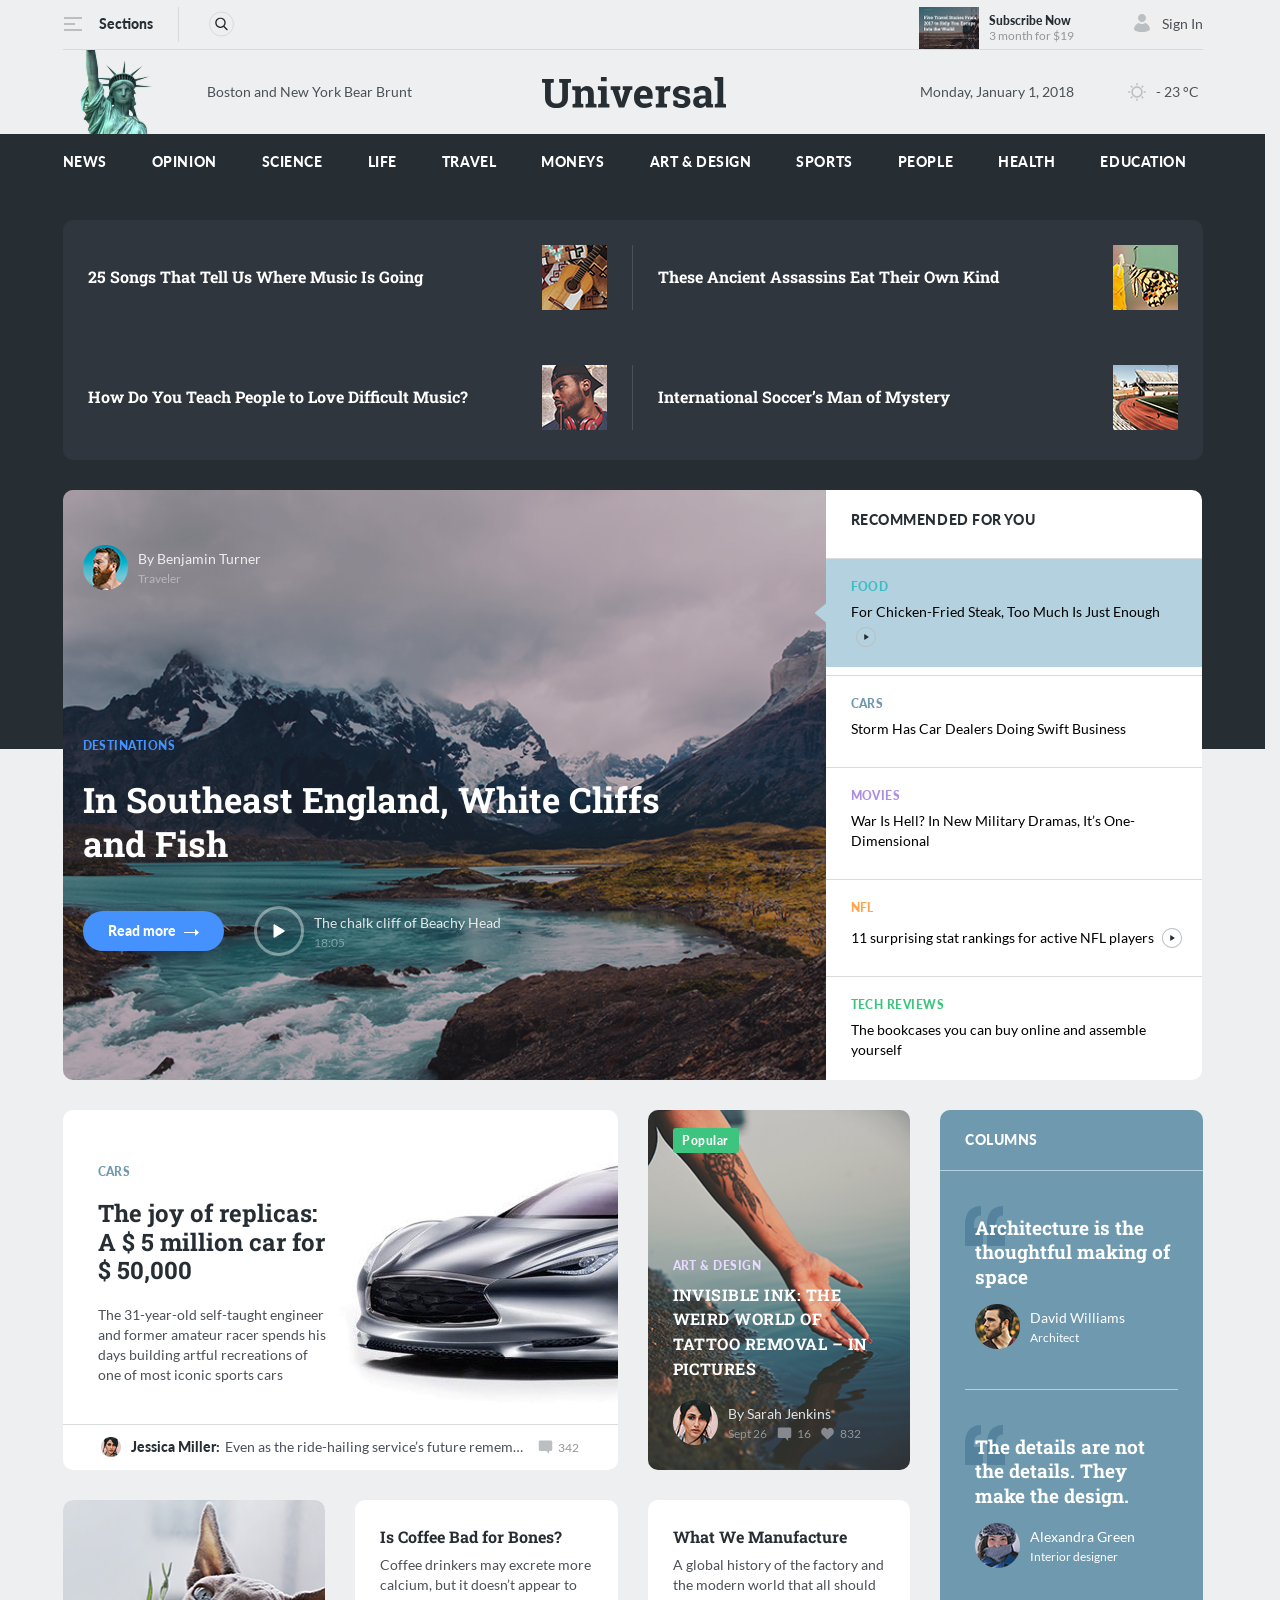
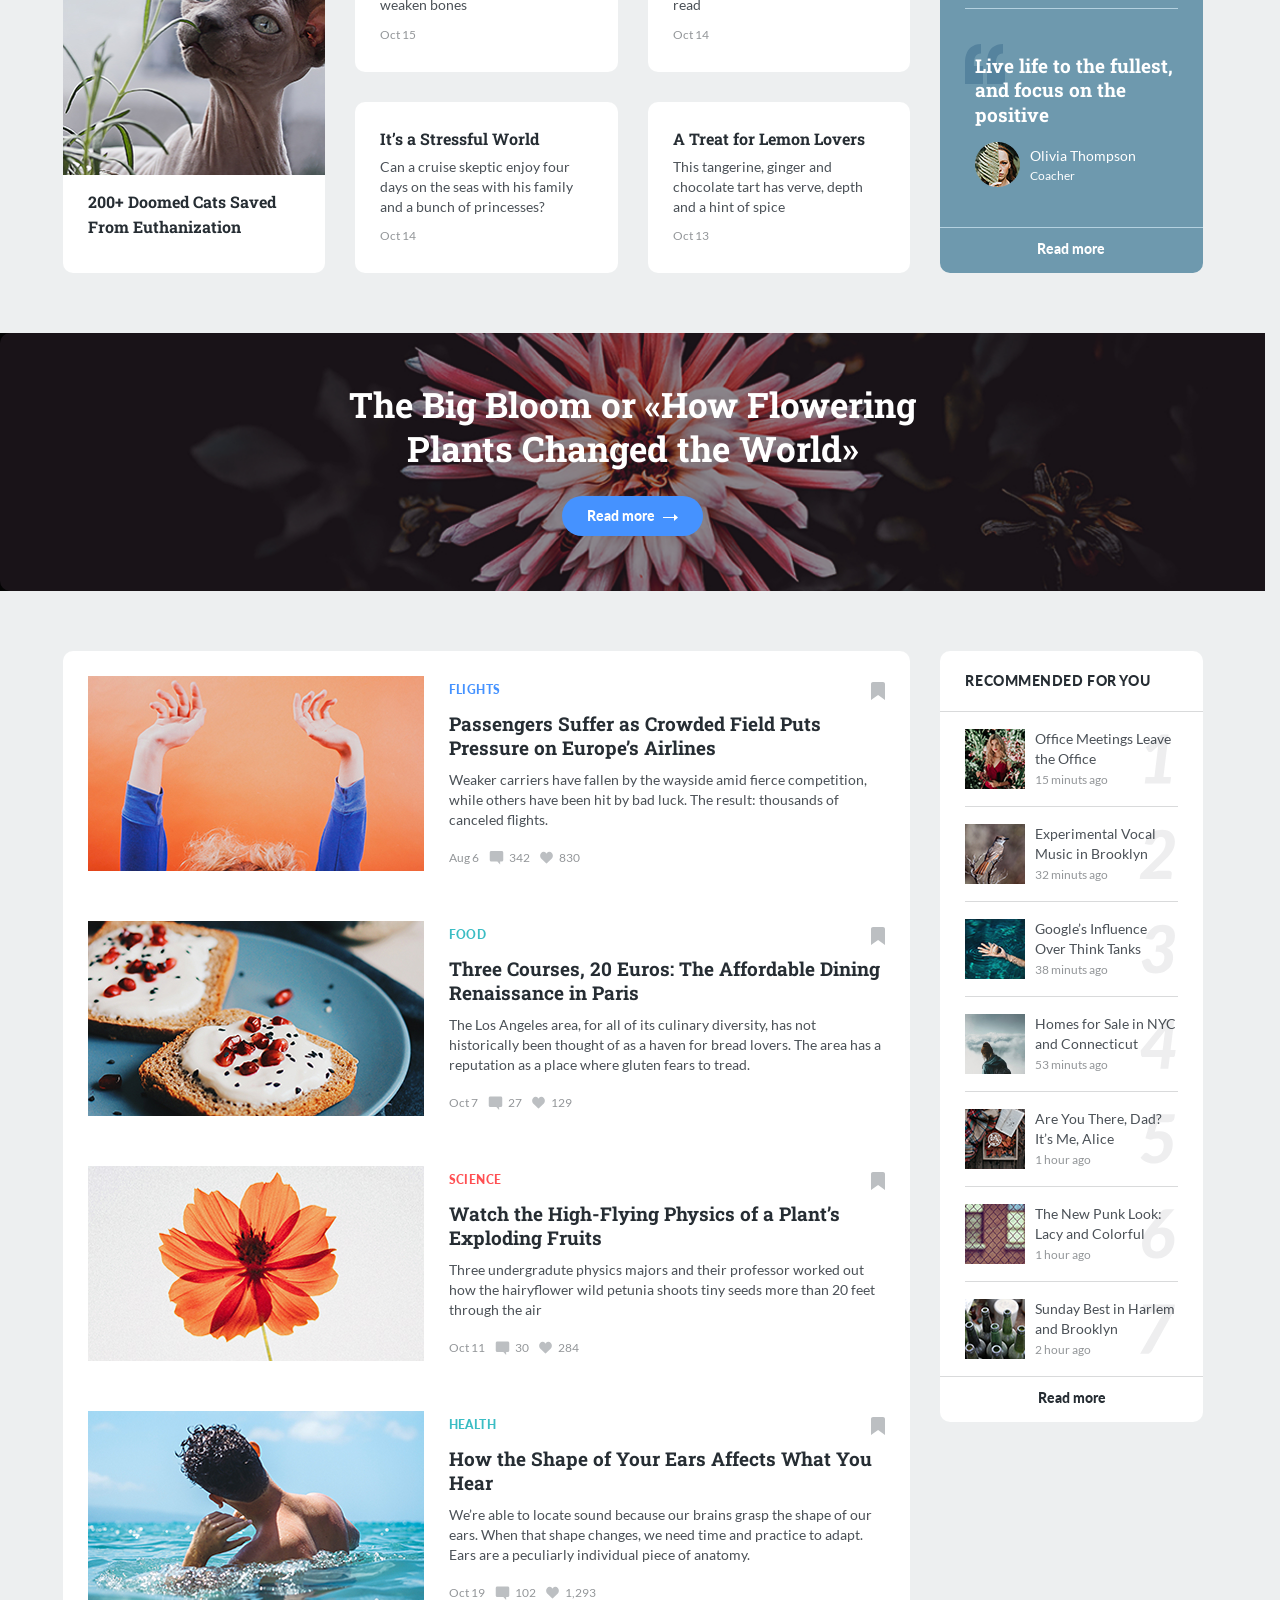
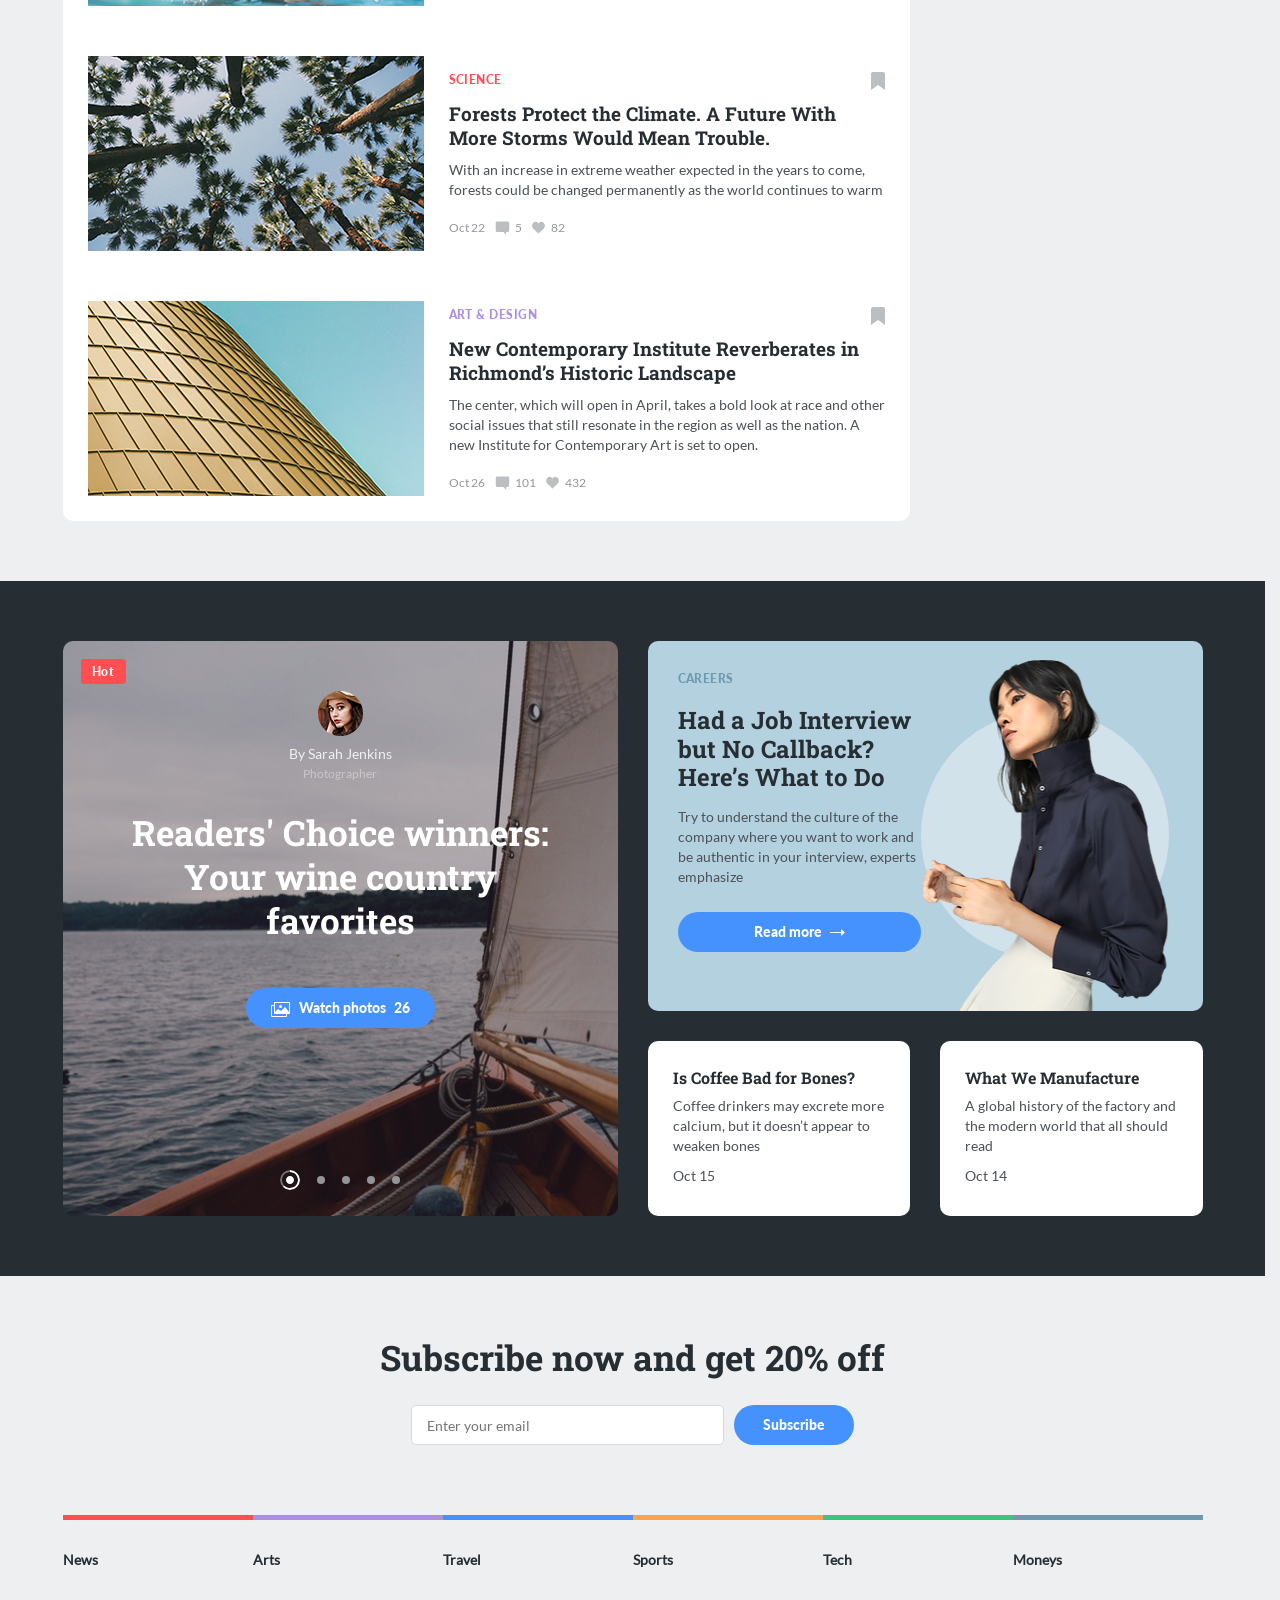
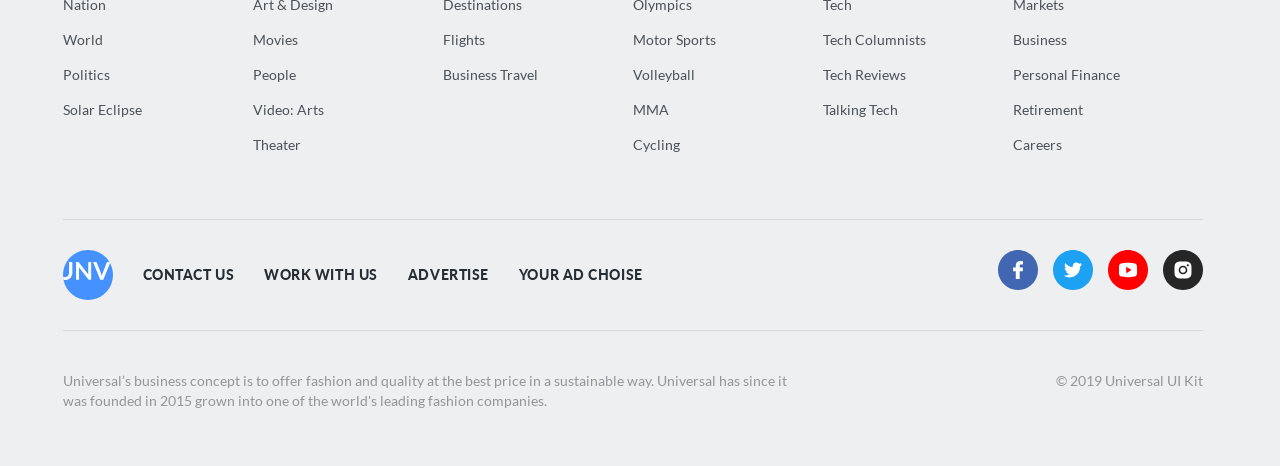
==== commit 637d33af: "SCSS development of the feature/travel-note section" ====
--- a/index.html
+++ b/index.html
@@ -67,7 +67,7 @@
                     <a class="header-top__stories-link stories-link" href="/">
                         <img 
                             class="stories-link__image" 
-                            src="/img/header/header-bg-mini.jpg" 
+                            src="./img/header/header-bg-mini.jpg" 
                             alt="Five Travel Stories From 2017 to Help You Escape Into the World"
                             width="60" height="41"
                             loading="lazy"
@@ -86,7 +86,7 @@
                 </div>
             </div>
             <div class="header__bottom header-bottom" data-js-header-bottom>
-                <img class="header-bottom__image" src="/img/header/header-bg-bottom.jpg" alt="Statue of Liberty" width="100" height="84" loading="lazy">
+                <img class="header-bottom__image" src="./img/header/header-bg-bottom.jpg" alt="Statue of Liberty" width="100" height="84" loading="lazy">
                 <div class="header-bottom__logo">
                     <p class="header-bottom__logo-text">Boston and New York Bear Brunt</p>
                     <svg width="184" height="31" viewBox="0 0 184 31" fill="none" xmlns="http://www.w3.org/2000/svg">
@@ -141,7 +141,7 @@
                             </a>
                         </li>
                         <li class="hero-categories__item">
-                            <a class="hero-categories__link" href="/">
+                            <a class="hero-categories__link" href="./travel.html">
                                 Travel
                             </a>
                         </li>
--- a/css/main.css
+++ b/css/main.css
@@ -98,7 +98,7 @@
   чтобы избежать взаимодействие с более сложным селектором
  */
 p {
-  --paragraphMarginBottom: 24px;
+  --paragraphMarginBottom: 30px;
   margin-block: 0;
 }
 
@@ -249,10 +249,13 @@
   --color-bg: #EDEFF0;
   --color-gray-blog: #86888F;
   --color-accent: #FCC490;
+  --color-supprot-link-blue: #4267B2;
+  --color-supprot-link-bluish: #1DA1F2;
   --border: 0.0625rem solid var(--color-gray-15);
   --border-columns: 0.0625rem solid var(--color-gray-blue-50);
   --border-articles: 0.0625rem solid var(--color-gray-85);
   --border-button-play-video: 0.1875rem solid rgba(255, 255, 255, 0.4);
+  --border-button-slider: 0.0625rem solid rgba(255, 255, 255, 0.4);
   --border-radius: 0.625rem;
   --border-radius-button: 1.25rem;
   --border-radius-form: 0.3125rem;
@@ -771,6 +774,12 @@
     color: var(--color-accent);
   }
 }
+.hero-categories--top {
+  padding-inline: 1rem;
+}
+.hero-categories--top:not(:last-child) {
+  margin-bottom: 0;
+}
 
 .hero-articles {
   position: relative;
@@ -1089,6 +1098,11 @@
     margin-bottom: 1.25rem;
   }
 }
+.person--william {
+  flex-direction: column;
+  align-items: start;
+  gap: 0.625rem;
+}
 .person__text {
   display: grid;
   row-gap: 0.125rem;
@@ -1098,6 +1112,13 @@
 }
 .person__name--opacity {
   opacity: 0.85;
+}
+.person__name--color-articles {
+  color: var(--color-gray-85);
+}
+.person__name--size {
+  font-size: 1.125rem;
+  line-height: 1.67;
 }
 .person__department {
   font-size: 0.75rem;
@@ -1106,6 +1127,9 @@
 }
 .person__department--opacity {
   opacity: 0.4;
+}
+.person__department--color-articles {
+  color: var(--color-gray-50);
 }
 .person--hot {
   display: grid;
@@ -1151,6 +1175,7 @@
   font-weight: 900;
   color: var(--color-white);
   background-color: var(--color-blue-60);
+  border: none;
   border-radius: var(--border-radius-button);
   text-wrap: nowrap;
 }
@@ -1314,6 +1339,9 @@
   align-items: center;
   column-gap: 0.625rem;
 }
+.blog-actions__list--top {
+  column-gap: 1.25rem;
+}
 .blog-actions__item {
   display: flex;
 }
@@ -1351,6 +1379,7 @@
   font-size: 0.75rem;
   line-height: 1.25;
   color: var(--color-gray-50);
+  text-wrap: nowrap;
   cursor: auto;
 }
 
@@ -1683,16 +1712,85 @@
   background-color: var(--color-white);
 }
 
-.swiper {
+.swiper-hot {
   width: min(48.68vw, 34.6875rem);
   height: 100%;
   border-radius: var(--border-radius);
   cursor: pointer;
 }
 @media (width <= 47.99875rem) {
-  .swiper {
+  .swiper-hot {
     width: 85vw;
     height: 25rem;
+  }
+}
+.swiper-top {
+  position: relative;
+}
+.swiper-top-navigation {
+  display: flex;
+  column-gap: 1.25rem;
+}
+.swiper-top-button-prev, .swiper-top-button-next {
+  display: flex;
+  align-items: center;
+  column-gap: 0.5rem;
+  cursor: pointer;
+  font-family: var(--font-family-alternate);
+  font-weight: 900;
+  transition-duration: var(--transition-duration);
+}
+@media (any-hover: hover) {
+  .swiper-top-button-prev:hover, .swiper-top-button-next:hover {
+    color: var(--color-accent);
+  }
+  .swiper-top-button-prev:hover svg path, .swiper-top-button-next:hover svg path {
+    fill: var(--color-accent);
+  }
+}
+@media (any-hover: none) {
+  .swiper-top-button-prev:active, .swiper-top-button-next:active {
+    color: var(--color-accent);
+  }
+  .swiper-top-button-prev:active svg path, .swiper-top-button-next:active svg path {
+    fill: var(--color-accent);
+  }
+}
+.swiper-articles {
+  position: relative;
+}
+.swiper-articles-navigation {
+  position: absolute;
+  top: 40%;
+  left: 50%;
+  translate: -50% -40%;
+  z-index: 80;
+  display: flex;
+  justify-content: space-between;
+  width: 95%;
+}
+.swiper-articles-button-prev, .swiper-articles-button-next {
+  cursor: pointer;
+}
+@media (width <= 47.99875rem) {
+  .swiper-articles-button-prev svg, .swiper-articles-button-next svg {
+    width: 1.875rem;
+    height: 1.875rem;
+  }
+}
+@media (width <= 30.06125rem) {
+  .swiper-articles-button-prev, .swiper-articles-button-next {
+    display: none;
+  }
+}
+@media (any-hover: hover) {
+  .swiper-articles-button-prev:hover svg path, .swiper-articles-button-next:hover svg path {
+    fill: var(--color-accent);
+  }
+}
+@media (any-hover: none) {
+  .swiper-articles-button-prev:active svg path, .swiper-articles-button-next:active svg path {
+    fill: var(--color-accent);
   }
 }
 .swiper-slide-hot {
@@ -1742,6 +1840,159 @@
 .swiper-slide-hot__title:not(:last-child) {
   margin-bottom: 2.8125rem;
 }
+.swiper-slide-top__image {
+  width: 100%;
+  height: 100%;
+  position: absolute;
+  inset: 0;
+  object-fit: cover;
+}
+.swiper-slide-top__body {
+  position: relative;
+  display: flex;
+  column-gap: 4.0625rem;
+  padding-block: 3.75rem;
+}
+@media (width <= 90.06125rem) {
+  .swiper-slide-top__body {
+    column-gap: 1.5625rem;
+  }
+}
+@media (width <= 47.99875rem) {
+  .swiper-slide-top__body {
+    flex-direction: column;
+    row-gap: 1.875rem;
+  }
+}
+.swiper-slide-top__bookmark {
+  padding-top: 5.625rem;
+}
+@media (width <= 47.99875rem) {
+  .swiper-slide-top__bookmark {
+    padding: 0;
+  }
+}
+.swiper-slide-top__content {
+  color: var(--color-white);
+}
+.swiper-slide-top__subtitle {
+  color: var(--color-blue-60);
+}
+.swiper-slide-top__subtitle:not(:last-child) {
+  margin-bottom: 3.25rem;
+}
+.swiper-slide-top__title {
+  font-size: clamp(1.5625rem, 0.958161157rem + 2.479338843vw, 3.4375rem);
+  font-family: var(--font-family-title);
+  font-weight: 700;
+  line-height: 1.27;
+  max-width: 40.625rem;
+}
+.swiper-slide-top__title:not(:last-child) {
+  margin-bottom: 1.875rem;
+}
+.swiper-slide-top__description {
+  font-weight: 400;
+  font-size: 1.125rem;
+  line-height: 1.67;
+  opacity: 0.85;
+  max-width: 34.6875rem;
+}
+.swiper-slide-top__description:not(:last-child) {
+  margin-bottom: 3.75rem;
+}
+.swiper-slide-top__active {
+  display: flex;
+  align-items: center;
+  column-gap: 1.875rem;
+}
+@media (width <= 90.06125rem) {
+  .swiper-slide-top__active {
+    column-gap: 1.25rem;
+  }
+}
+@media (width <= 47.99875rem) {
+  .swiper-slide-top__active {
+    flex-direction: column;
+    align-items: flex-start;
+    row-gap: 1.25rem;
+  }
+}
+.swiper-slide-top__home {
+  display: flex;
+  column-gap: 1.875rem;
+  color: var(--color-white);
+  height: fit-content;
+  text-wrap: nowrap;
+}
+@media (width <= 47.99875rem) {
+  .swiper-slide-top__home {
+    justify-content: center;
+  }
+}
+.swiper-slide-top__home-link {
+  display: flex;
+  column-gap: 0.375rem;
+  font-family: var(--font-family-alternate);
+  font-weight: 900;
+}
+.swiper-slide-articles:not(:last-child) {
+  margin-bottom: 2.8125rem;
+}
+.swiper-slide-articles__image {
+  border-radius: 0.625rem 0.625rem 0 0;
+}
+.swiper-slide-articles__body {
+  display: flex;
+  justify-content: space-between;
+  align-items: center;
+  column-gap: 0.9375rem;
+  padding: 1.5625rem 2.1875rem;
+  border-inline: var(--border);
+  border-bottom: var(--border);
+  border-radius: 0 0 0.625rem 0.625rem;
+  overflow: hidden;
+}
+@media (width <= 47.99875rem) {
+  .swiper-slide-articles__body {
+    flex-direction: column;
+    align-items: start;
+    padding: 1.5625rem 1.25rem;
+  }
+}
+.swiper-slide-articles__text {
+  max-width: 50.4375rem;
+}
+@media (width <= 47.99875rem) {
+  .swiper-slide-articles__text {
+    padding-bottom: 0.625rem;
+    border-bottom: var(--border);
+  }
+}
+.swiper-slide-articles__person {
+  position: relative;
+  padding-left: 1.875rem;
+}
+@media (width <= 47.99875rem) {
+  .swiper-slide-articles__person {
+    padding-top: 0.625rem;
+    padding-left: 0;
+  }
+}
+.swiper-slide-articles__person::before {
+  content: "";
+  position: absolute;
+  top: -50%;
+  left: 0;
+  width: 0.0625rem;
+  height: 250%;
+  background-color: var(--color-gray-15);
+}
+@media (width <= 47.99875rem) {
+  .swiper-slide-articles__person::before {
+    display: none;
+  }
+}
 .swiper-custom__pagination {
   display: flex;
   justify-content: center;
@@ -1991,4 +2242,645 @@
   column-gap: 0.9375rem;
 }
 
+.top__categories {
+  display: flex;
+  justify-content: center;
+  background-color: var(--color-gray-100);
+}
+
+.button-slider {
+  display: flex;
+  align-items: center;
+  column-gap: 0.625rem;
+  font-family: var(--font-family-alternate);
+  font-weight: 900;
+  font-size: 0.875rem;
+  line-height: 1.43;
+  padding: 0.625rem 1.5625rem;
+  border: var(--border-button-slider);
+  border-radius: var(--border-radius-button);
+  text-wrap: nowrap;
+}
+@media (any-hover: hover) {
+  .button-slider:hover {
+    border-color: var(--color-accent);
+  }
+  .button-slider:hover svg path {
+    fill: var(--color-accent);
+  }
+}
+@media (any-hover: none) {
+  .button-slider:active {
+    border-color: var(--color-accent);
+  }
+  .button-slider:active svg path {
+    fill: var(--color-accent);
+  }
+}
+
+.articles {
+  background-color: var(--color-white);
+  padding-block: 3.75rem;
+}
+@media (width <= 47.99875rem) {
+  .articles {
+    padding-block: 1.875rem;
+  }
+}
+
+.articles-geograph {
+  display: grid;
+  grid-template-columns: 54.65% 23.16%;
+  column-gap: 3.75rem;
+  justify-content: center;
+}
+@media (width <= 47.99875rem) {
+  .articles-geograph {
+    grid-template-columns: 1fr;
+    row-gap: 1.25rem;
+  }
+}
+.articles-geograph:not(:last-child) {
+  margin-bottom: 4.0625rem;
+}
+@media (width <= 47.99875rem) {
+  .articles-geograph:not(:last-child) {
+    margin-bottom: 1.875rem;
+  }
+}
+.articles-geograph__text {
+  font-size: 1.125rem;
+  line-height: 1.67;
+}
+.articles-geograph__drop-cap::first-letter {
+  float: left;
+  font-family: var(--font-family-alternate);
+  font-weight: 900;
+  font-size: 6.25rem;
+  line-height: 0.87;
+  margin-right: 0.625rem;
+  color: var(--color-blue-60);
+}
+.articles-geograph__title {
+  padding-block: 1.875rem;
+}
+.articles-geograph__quote {
+  display: flex;
+  align-items: flex-start;
+  gap: 1.5625rem;
+}
+@media (width <= 47.99875rem) {
+  .articles-geograph__quote {
+    flex-direction: column;
+  }
+}
+.articles-geograph__quote:not(:last-child) {
+  margin-bottom: 2.8125rem;
+}
+.articles-geograph__blockquote {
+  position: relative;
+  max-width: 28.625rem;
+}
+@media (width <= 47.99875rem) {
+  .articles-geograph__blockquote {
+    max-width: 100%;
+  }
+}
+.articles-geograph__blockquote p {
+  position: relative;
+  z-index: 50;
+}
+.articles-geograph__blockquote::before {
+  width: 4.375rem;
+  height: 4.375rem;
+  content: "";
+  position: absolute;
+  z-index: 10;
+  top: -1.25rem;
+  left: -1.25rem;
+  background: url("../icon/quote-articles.svg") center/contain no-repeat;
+}
+@media (width <= 47.99875rem) {
+  .articles-geograph__blockquote::before {
+    left: -0.625rem;
+  }
+}
+
+.author-card {
+  position: relative;
+  z-index: 70;
+  top: -10rem;
+  width: 100%;
+  height: fit-content;
+  background-color: var(--color-white);
+  border: var(--border);
+  border-radius: var(--border-radius);
+}
+@media (width <= 47.99875rem) {
+  .author-card {
+    position: static;
+  }
+}
+.author-card__content {
+  display: flex;
+  justify-content: center;
+  align-items: center;
+  flex-direction: column;
+  text-align: center;
+  padding: 2.1875rem 1.5625rem;
+}
+.author-card__image:not(:last-child), .author-card__text:not(:last-child) {
+  margin-bottom: 0.9375rem;
+}
+.author-card__name {
+  color: var(--color-gray-100);
+}
+.author-card__name:not(:last-child) {
+  margin-bottom: 0.3125rem;
+}
+.author-card__art {
+  font-family: var(--font-family-alternate);
+  font-weight: 900;
+  color: var(--color-gray-100);
+}
+.author-card__art:not(:last-child) {
+  margin-bottom: 1.5625rem;
+}
+.author-card__soc1als {
+  display: flex;
+  column-gap: 0.625rem;
+  cursor: pointer;
+}
+.author-card__soc1als svg path:not(:last-child) {
+  stroke: var(--color-gray-15);
+}
+@media (any-hover: hover) {
+  .author-card__soc1als svg:hover path {
+    stroke: var(--color-accent);
+  }
+  .author-card__soc1als svg:hover path:not(:first-child) {
+    fill: var(--color-accent);
+  }
+}
+@media (any-hover: none) {
+  .author-card__soc1als svg:active path {
+    stroke: var(--color-accent);
+  }
+  .author-card__soc1als svg:active path:not(:first-child) {
+    fill: var(--color-accent);
+  }
+}
+.author-card__link {
+  display: inline-block;
+  text-align: center;
+  width: 100%;
+  font-family: var(--font-family-alternate);
+  font-weight: 900;
+  color: var(--color-gray-100);
+  padding-block: 0.75rem;
+  border-top: var(--border);
+}
+
+.material-card {
+  align-self: end;
+  padding-bottom: 2.1875rem;
+}
+.material-card__title {
+  color: var(--color-gray-100);
+}
+.material-card__title:not(:last-child) {
+  margin-bottom: 1.25rem;
+}
+.material-card__image {
+  border-radius: var(--border-radius);
+}
+.material-card__image:not(:last-child) {
+  margin-bottom: 0.9375rem;
+}
+.material-card__subtitle:not(:last-child) {
+  margin-bottom: 0.3125rem;
+}
+.material-card__description:not(:last-child) {
+  margin-bottom: 1.25rem;
+}
+
+.articles-quote {
+  width: 100%;
+  max-width: 38.9375rem;
+  padding-left: 6.0625rem;
+}
+
+.articles-tags {
+  display: grid;
+  grid-template-columns: 54.65% 23.16%;
+  column-gap: 3.75rem;
+  justify-content: center;
+  padding-bottom: 3.75rem;
+}
+@media (width <= 47.99875rem) {
+  .articles-tags {
+    grid-template-columns: 1fr;
+    row-gap: 1.25rem;
+    padding-bottom: 1.875rem;
+  }
+}
+.articles-tags__list {
+  display: flex;
+  align-items: center;
+  flex-wrap: wrap;
+  gap: 0.625rem;
+}
+.articles-tags__link {
+  font-family: var(--font-family-alternate);
+  font-weight: 900;
+  color: var(--color-gray-100);
+  padding: 0.3125rem 0.9375rem;
+  border: var(--border);
+  border-radius: var(--border-radius);
+}
+
+.articles-support {
+  display: grid;
+  grid-template-columns: 54.65% 23.16%;
+  column-gap: 3.75rem;
+  justify-content: center;
+}
+@media (width <= 47.99875rem) {
+  .articles-support {
+    grid-template-columns: 1fr;
+    row-gap: 1.25rem;
+  }
+}
+.articles-support__inner {
+  display: grid;
+  row-gap: 1.5625rem;
+  padding-block: 1.875rem;
+  border-top: var(--border);
+}
+.articles-support__list {
+  display: flex;
+  align-items: center;
+  flex-wrap: wrap;
+  gap: 0.625rem;
+}
+
+.support-link {
+  display: inline-flex;
+  align-items: center;
+  justify-content: center;
+  column-gap: 0.6875rem;
+  width: 8.4375rem;
+  height: 2.5rem;
+  font-family: var(--font-family-alternate);
+  font-weight: 900;
+  color: var(--color-white);
+  border-radius: var(--border-radius-button);
+}
+@media (any-hover: hover) {
+  .support-link:hover svg path {
+    fill: var(--color-accent);
+  }
+}
+@media (any-hover: none) {
+  .support-link:active svg path {
+    fill: var(--color-accent);
+  }
+}
+.support-link--red {
+  background-color: var(--color-red-75);
+}
+.support-link--blue {
+  background-color: var(--color-supprot-link-blue);
+}
+.support-link--bluish {
+  background-color: var(--color-supprot-link-bluish);
+}
+.support-link--circle {
+  width: 2.5rem;
+  height: 2.5rem;
+  border: var(--border);
+  border-radius: 50%;
+}
+@media (any-hover: hover) {
+  .support-link--circle:hover {
+    border-color: var(--color-accent);
+  }
+}
+@media (any-hover: none) {
+  .support-link--circle:active {
+    border-color: var(--color-accent);
+  }
+}
+.support-link__info {
+  display: flex;
+  column-gap: 0.3125rem;
+}
+
+.note {
+  background-color: var(--color-gray-05);
+}
+.note__inner {
+  padding-top: 3.75rem;
+  padding-bottom: 5.625rem;
+}
+@media (width <= 47.99875rem) {
+  .note__inner {
+    padding-top: 0;
+    padding-bottom: 1.875rem;
+  }
+}
+.note__list {
+  display: grid;
+  grid-template-columns: repeat(4, 1fr);
+  gap: 1.875rem;
+}
+@media (width <= 47.99875rem) {
+  .note__list {
+    grid-template-columns: repeat(2, 1fr);
+  }
+}
+@media (width <= 30.06125rem) {
+  .note__list {
+    grid-template-columns: repeat(1, 1fr);
+  }
+}
+.note__content {
+  display: grid;
+  row-gap: 0.9375rem;
+}
+.note__image {
+  border-radius: var(--border-radius);
+}
+@media (width <= 47.99875rem) {
+  .note__image {
+    width: 100%;
+    height: 100%;
+  }
+}
+
+.comments {
+  background-color: var(--color-white);
+  padding-top: 5.625rem;
+  padding-bottom: 1.875rem;
+}
+@media (width <= 47.99875rem) {
+  .comments {
+    padding-top: 1.875rem;
+  }
+}
+.comments__inner {
+  display: grid;
+  row-gap: 3.75rem;
+}
+.comments__wrapper {
+  display: grid;
+  row-gap: 1.875rem;
+  max-width: 46.875rem;
+  padding-left: 6.0625rem;
+}
+@media (width <= 47.99875rem) {
+  .comments__wrapper {
+    padding-left: 0;
+  }
+}
+.comments__header {
+  display: flex;
+  justify-content: space-between;
+  align-items: center;
+  column-gap: 0.625rem;
+}
+.comments__title {
+  color: var(--color-gray-100);
+}
+.comments__title-wrapper {
+  display: flex;
+  column-gap: 0.6875rem;
+}
+.comments__title-wrapper span {
+  font-size: clamp(1.375rem, 1.0123966942rem + 1.4876033058vw, 2.5rem);
+  line-height: 1.25;
+  text-transform: uppercase;
+  color: var(--color-gray-50);
+}
+.comments__button {
+  display: flex;
+  justify-content: center;
+  align-items: center;
+  column-gap: 0.625rem;
+  font-family: var(--font-family-alternate);
+  font-weight: 900;
+  color: var(--color-gray-100);
+  background-color: transparent;
+  border: var(--border);
+  border-radius: var(--border-radius-button);
+  padding: 0.625rem 1.375rem;
+}
+@media (any-hover: hover) {
+  .comments__button:hover {
+    border-color: var(--color-accent);
+    color: var(--color-accent);
+  }
+  .comments__button:hover svg path {
+    fill: var(--color-accent);
+  }
+}
+@media (any-hover: none) {
+  .comments__button:active {
+    border-color: var(--color-accent);
+    color: var(--color-accent);
+  }
+  .comments__button:active svg path {
+    fill: var(--color-accent);
+  }
+}
+.comments__item {
+  display: flex;
+  column-gap: 0.9375rem;
+  padding-top: 1.25rem;
+  padding-bottom: 1.875rem;
+  border-top: var(--border);
+}
+.comments__item.is-active {
+  padding-left: 5.625rem;
+}
+@media (width <= 47.99875rem) {
+  .comments__item.is-active {
+    padding-left: 2.8125rem;
+  }
+}
+.comments__image {
+  align-self: start;
+}
+@media (width <= 47.99875rem) {
+  .comments__image {
+    width: 2.8125rem;
+    height: 2.8125rem;
+  }
+}
+.comments__content {
+  display: grid;
+  row-gap: 0.625rem;
+}
+.comments__info {
+  display: flex;
+  align-items: center;
+  gap: 0.5625rem;
+}
+.comments__time {
+  display: inline-flex;
+}
+.comments__description {
+  font-size: clamp(0.875rem, 0.7944214876rem + 0.3305785124vw, 1.125rem);
+  line-height: 1.67;
+  max-width: 35.625rem;
+}
+@media (width <= 47.99875rem) {
+  .comments__description {
+    max-width: 100%;
+  }
+}
+
+.comments-form {
+  max-width: 46.875rem;
+  padding-left: 6.0625rem;
+  background-color: var(--color-gray-05);
+}
+@media (width <= 47.99875rem) {
+  .comments-form {
+    max-width: 100%;
+    padding-left: 0;
+  }
+}
+.comments-form__inner {
+  display: flex;
+  gap: 1.25rem;
+  padding: 1.875rem;
+}
+@media (width <= 47.99875rem) {
+  .comments-form__inner {
+    padding: 0;
+  }
+}
+.comments-form__image {
+  align-self: start;
+  margin-top: 2.5rem;
+}
+@media (width <= 47.99875rem) {
+  .comments-form__image {
+    width: 2.8125rem;
+    height: 2.8125rem;
+  }
+}
+.comments-form__title {
+  color: var(--color-gray-100);
+}
+.comments-form__body {
+  display: grid;
+  gap: 0.9375rem;
+  width: 100%;
+}
+.comments-form__field {
+  position: relative;
+  filter: drop-shadow(0 0 1px var(--color-gray-50));
+}
+.comments-form__field::before {
+  content: "";
+  position: absolute;
+  z-index: 100;
+  top: 1.75rem;
+  left: -0.6875rem;
+  width: 0.75rem;
+  height: 1.125rem;
+  background-color: var(--color-white);
+  clip-path: polygon(0 50%, 100% 100%, 100% 0);
+}
+@media (width <= 47.99875rem) {
+  .comments-form__field::before {
+    top: 1.25rem;
+  }
+}
+.comments-form__textarea {
+  font-family: var(--font-family-base);
+  font-weight: 900;
+  font-size: 16px;
+  color: var(--color-gray-100);
+  width: 100%;
+  min-height: 8.125rem;
+  border: none;
+  border-radius: 0.3125rem;
+  padding: 0.3125rem 0.625rem;
+  resize: none;
+}
+.comments-form__button {
+  justify-self: start;
+}
+
+.comments-actions__list {
+  display: flex;
+  align-items: center;
+  column-gap: 0.9375rem;
+}
+.comments-actions__button {
+  display: flex;
+  align-items: center;
+  column-gap: 0.375rem;
+  border: none;
+  background-color: transparent;
+}
+@media (any-hover: hover) {
+  .comments-actions__button svg:hover path {
+    fill: var(--color-accent);
+  }
+}
+@media (any-hover: none) {
+  .comments-actions__button svg:active path {
+    fill: var(--color-accent);
+  }
+}
+.comments-actions__button span {
+  font-family: var(--font-family-alternate);
+  font-weight: 900;
+  font-size: 0.75rem;
+  line-height: 1.25;
+  color: var(--color-gray-100);
+}
+.comments-actions__reactions {
+  display: flex;
+  align-items: center;
+  column-gap: 0.6875rem;
+}
+.comments-actions__btn-like, .comments-actions__btn-dislike {
+  display: flex;
+  border: none;
+  background-color: transparent;
+  padding: 0;
+}
+.comments-actions__btn-like:active svg path {
+  fill: var(--color-green-75);
+}
+.comments-actions__btn-like:focus svg path {
+  fill: var(--color-green-75);
+}
+.comments-actions__btn-dislike:active svg path {
+  fill: var(--color-red-75);
+}
+.comments-actions__btn-dislike:focus svg path {
+  fill: var(--color-red-75);
+}
+.comments-actions__number-reactions {
+  font-family: var(--font-family-alternate);
+  font-weight: 900;
+  font-size: 0.75rem;
+  line-height: 1.25;
+}
+.comments-actions__number-reactions.is-base {
+  color: var(--color-gray-50);
+}
+.comments-actions__number-reactions.is-green {
+  color: var(--color-green-75);
+}
+.comments-actions__number-reactions.is-red {
+  color: var(--color-red-75);
+}
+
 /*# sourceMappingURL=main.css.map */
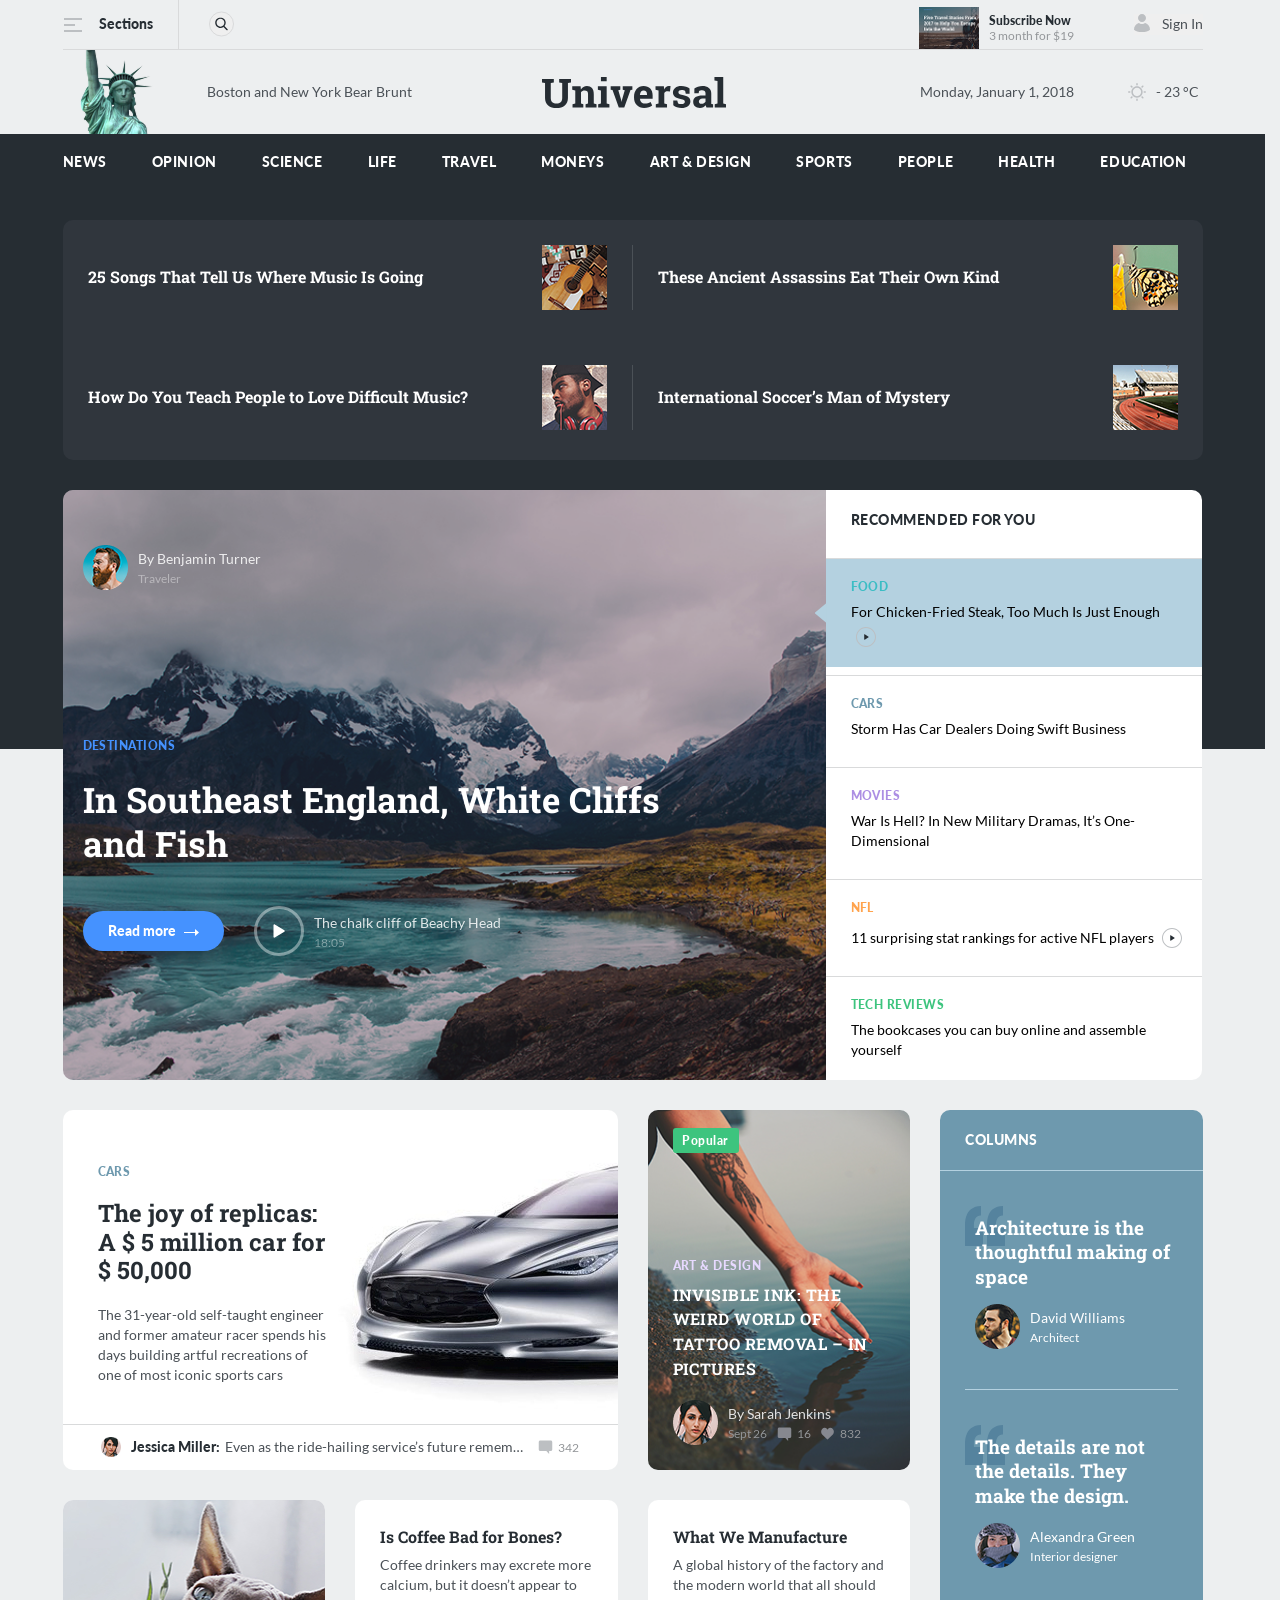
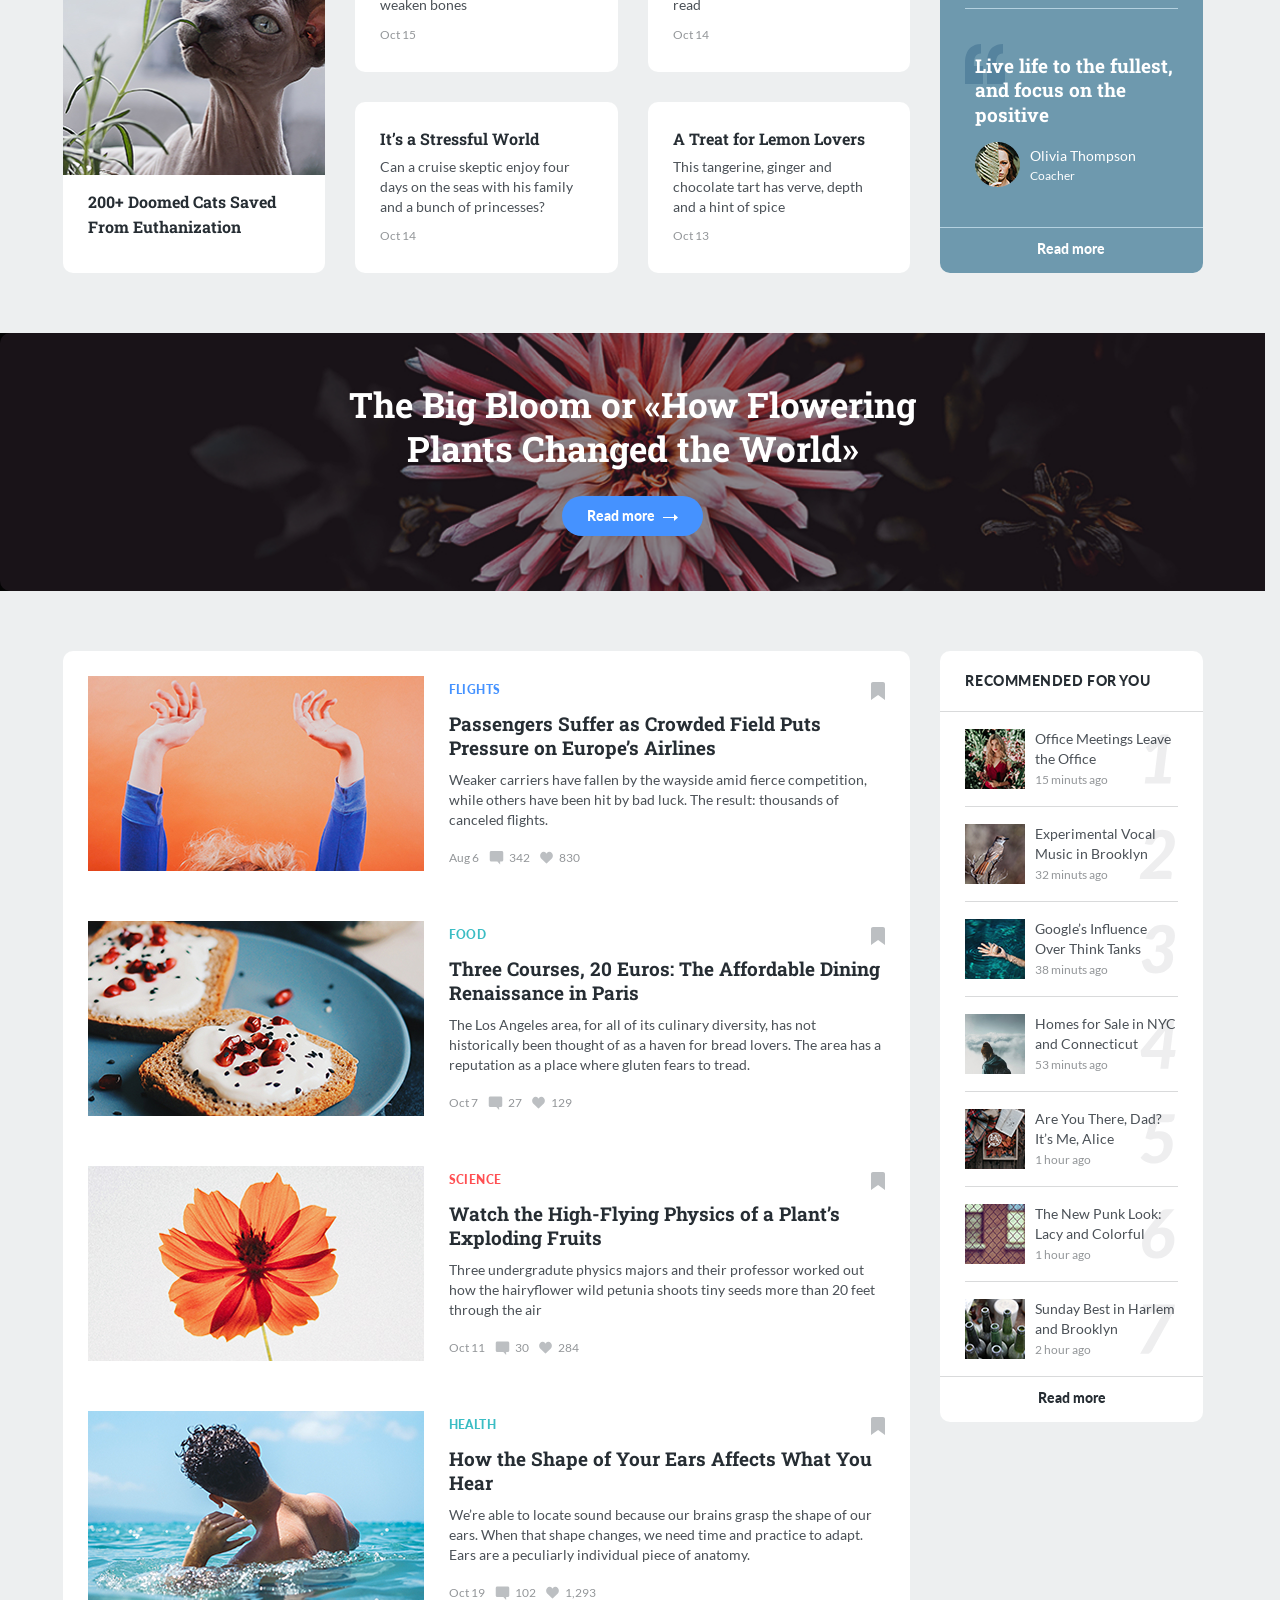
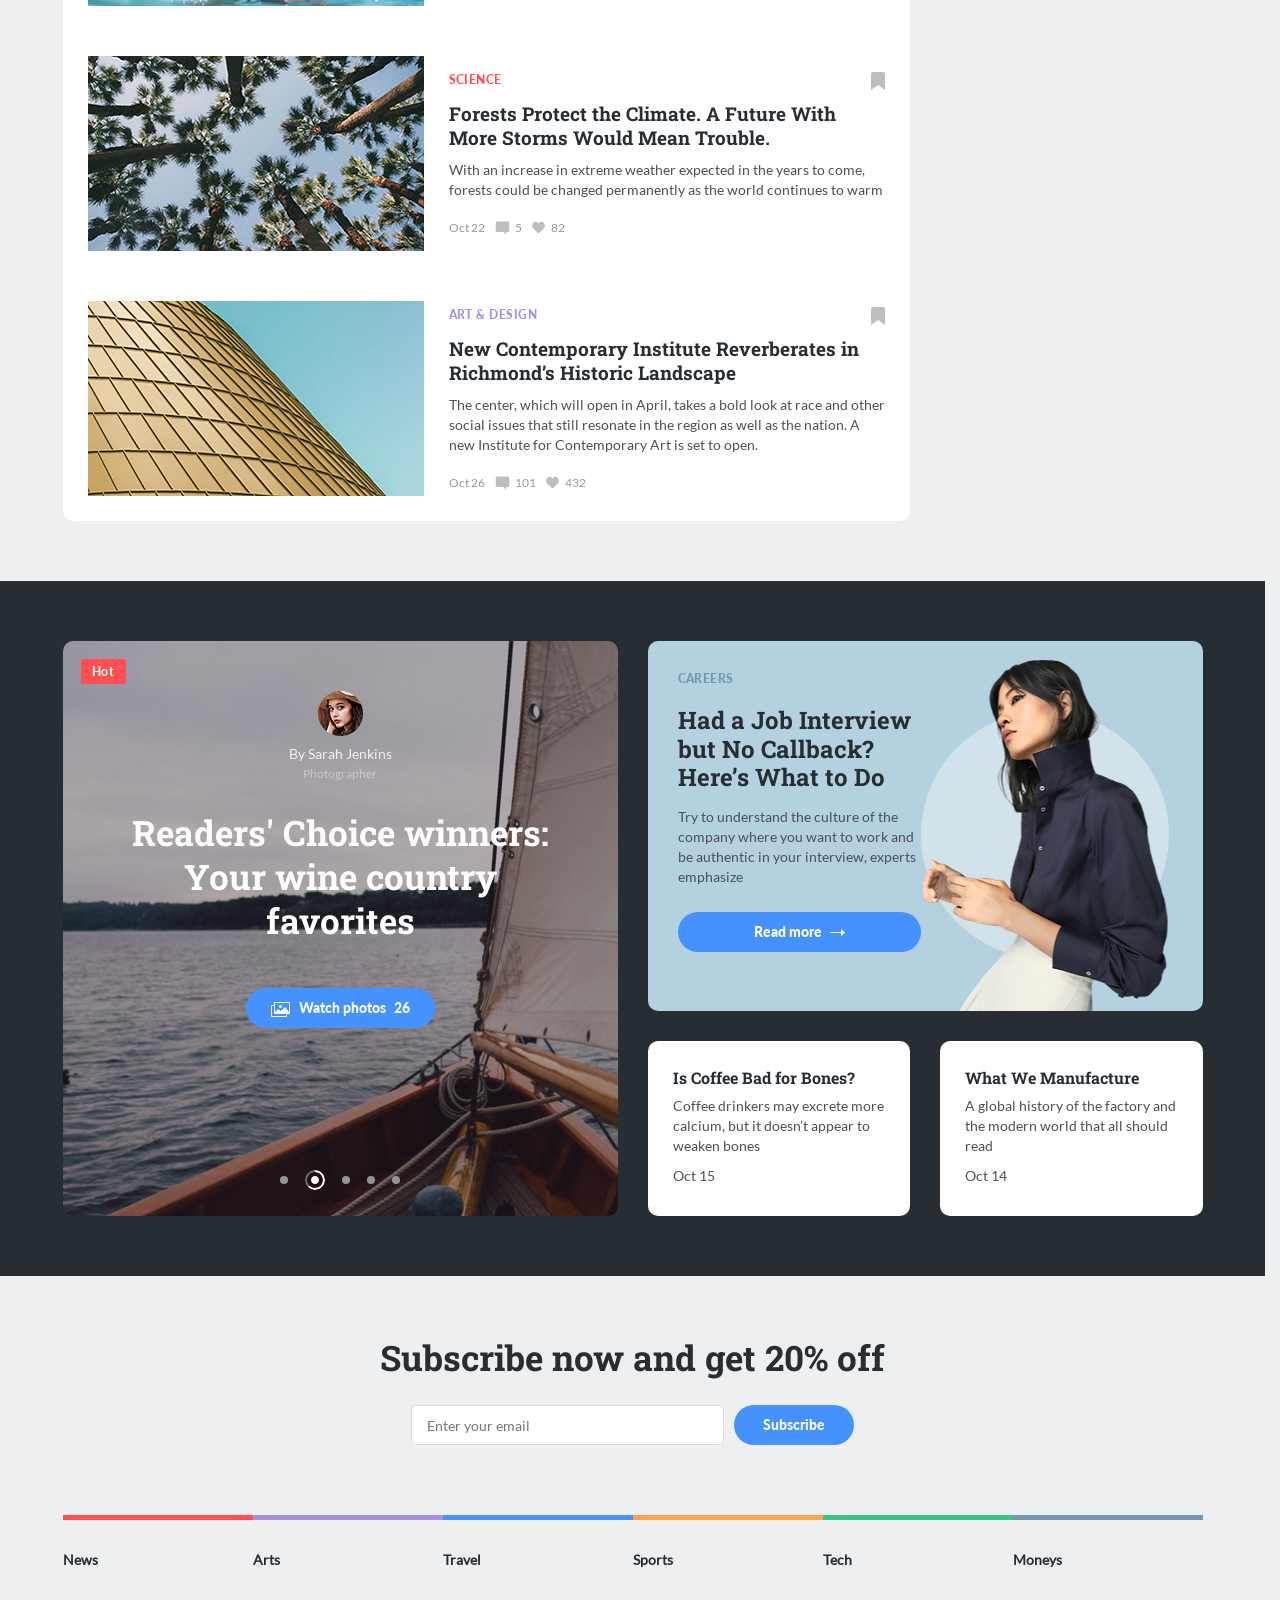
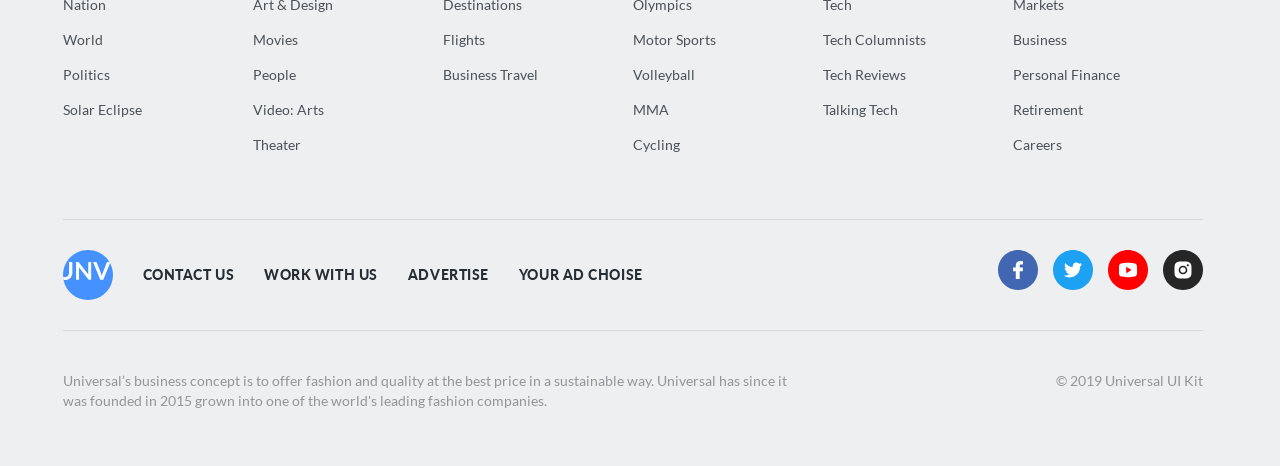
==== commit 7966e2c9: "Various project fixes" ====
--- a/index.html
+++ b/index.html
@@ -41,13 +41,13 @@
                             </ul>
                         </nav>
                     </div>
-                    <div class="header-top__burger-button-box">
-                        <div class="header-top__burger-button burger-button" type="button" aria-label="Open menu" title="Open menu" data-js-header-burger-button>
+                    <div class="header-top__burger-wrapper">
+                        <div class="header-top__burger burger-button" type="button" aria-label="Open menu" title="Open menu" data-js-header-burger-button>
                             <span class="burger-button__line"></span>
                             <span class="burger-button__line"></span>
                             <span class="burger-button__line"></span>
                         </div>
-                        <span class="header-top__burger-button-text">Sections</span>
+                        <span>Sections</span>
                     </div>
                     <form class="header-top__form form-search">
                         <div class="form-search__body">
--- a/css/main.css
+++ b/css/main.css
@@ -403,10 +403,7 @@
 }
 @media (width <= 47.99875rem) {
   .header-top {
-    flex-direction: column;
-    row-gap: 0.625rem;
-    height: 100%;
-    padding-top: 0.625rem;
+    padding-block: 0.625rem;
   }
 }
 .header-top__navigation {
@@ -416,8 +413,7 @@
 }
 @media (width <= 47.99875rem) {
   .header-top__navigation {
-    justify-content: space-between;
-    width: 100%;
+    column-gap: 0.625rem;
   }
 }
 .header-top__overlay {
@@ -435,7 +431,7 @@
 }
 @media (width <= 47.99875rem) {
   .header-top__overlay {
-    width: auto;
+    width: 100%;
   }
 }
 .header-top__overlay:not(.is-active) {
@@ -454,18 +450,19 @@
   color: var(--color-white);
   font-size: 1rem;
 }
-.header-top__burger-button-box {
+.header-top__burger-wrapper {
   display: flex;
   align-items: center;
   column-gap: 1rem;
   padding-right: 1.5625rem;
-}
-@media (width <= 47.99875rem) {
-  .header-top__burger-button-box {
+  height: 100%;
+}
+@media (width <= 47.99875rem) {
+  .header-top__burger-wrapper {
     padding: 0;
   }
 }
-.header-top__burger-button-text {
+.header-top__burger-wrapper span {
   font-family: var(--font-family-alternate);
   font-weight: 900;
   color: var(--color-gray-100);
@@ -485,12 +482,6 @@
   align-items: flex-end;
   column-gap: 3.75rem;
   height: 100%;
-}
-@media (width <= 47.99875rem) {
-  .header-top__entry {
-    justify-content: space-between;
-    width: 100%;
-  }
 }
 .header-top__login {
   display: flex;
@@ -520,7 +511,6 @@
   flex-direction: column;
   justify-content: space-between;
   padding: 0.1875rem 0.0625rem;
-  color: var(--color-gray-30);
   cursor: pointer;
 }
 .burger-button.is-active .burger-button__line:nth-child(1) {
@@ -538,7 +528,7 @@
 .burger-button__line {
   width: 100%;
   height: 0.125rem;
-  background-color: currentColor;
+  background-color: var(--color-gray-30);
   transition-duration: var(--transition-duration);
 }
 @media (any-hover: hover) {
@@ -558,6 +548,7 @@
 .form-search {
   display: flex;
   align-items: center;
+  height: 100%;
 }
 .form-search__body {
   position: relative;
@@ -569,6 +560,13 @@
   .form-search__body:hover {
     width: 12.5rem;
   }
+}
+@media (any-hover: hover) and (width <= 30.06125rem) {
+  .form-search__body:hover {
+    width: 9.375rem;
+  }
+}
+@media (any-hover: hover) {
   .form-search__body:hover .form-search__input {
     opacity: 1;
   }
@@ -580,6 +578,13 @@
   .form-search__body:active {
     width: 12.5rem;
   }
+}
+@media (any-hover: none) and (width <= 30.06125rem) {
+  .form-search__body:active {
+    width: 9.375rem;
+  }
+}
+@media (any-hover: none) {
   .form-search__body:active .form-search__input {
     opacity: 1;
   }
@@ -650,6 +655,11 @@
   align-items: flex-end;
   column-gap: 0.625rem;
 }
+@media (width <= 47.99875rem) {
+  .stories-link {
+    display: none;
+  }
+}
 .stories-link__image {
   border: var(--border-image);
   border-bottom: none;
@@ -1498,7 +1508,7 @@
   z-index: 10;
   top: 2.1875rem;
   left: 0;
-  background: url("/icon/quote.svg") center/contain no-repeat;
+  background: url("../icon/quote.svg") center/contain no-repeat;
 }
 .columns__title-link {
   position: relative;
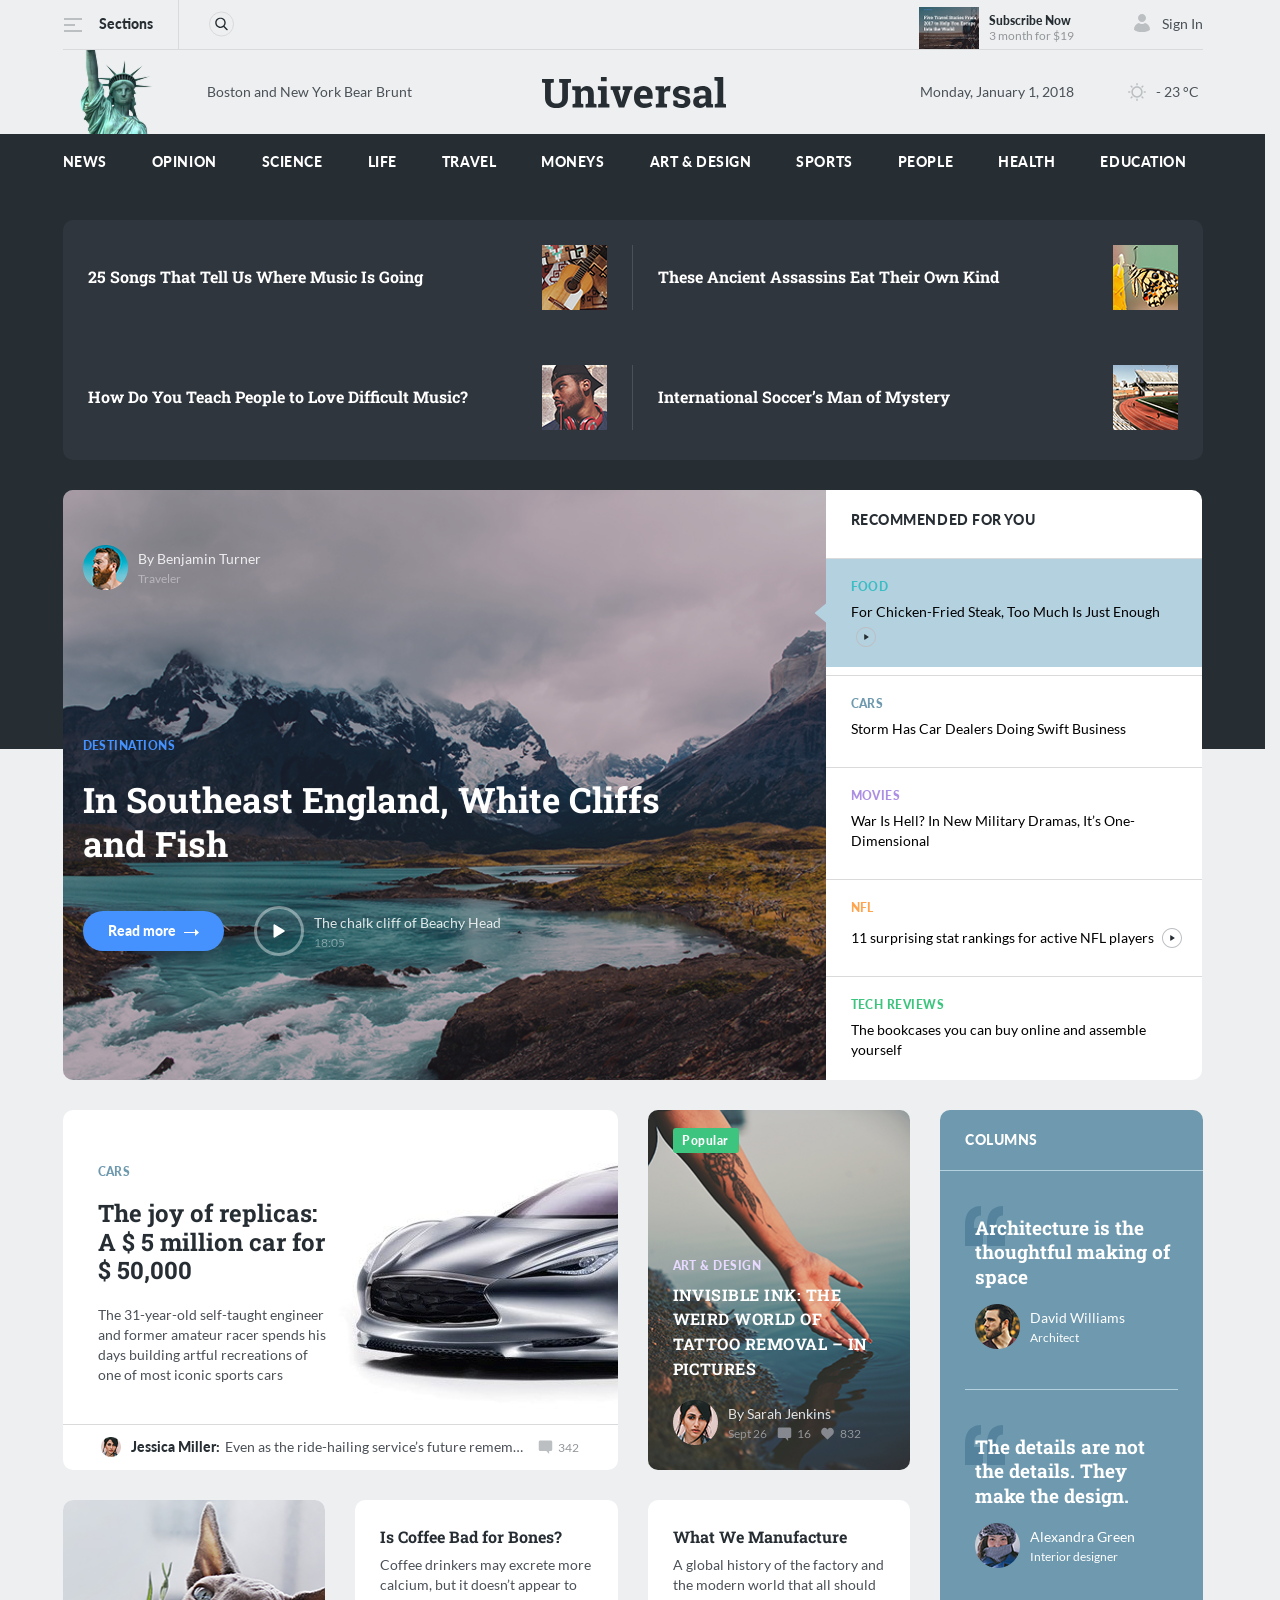
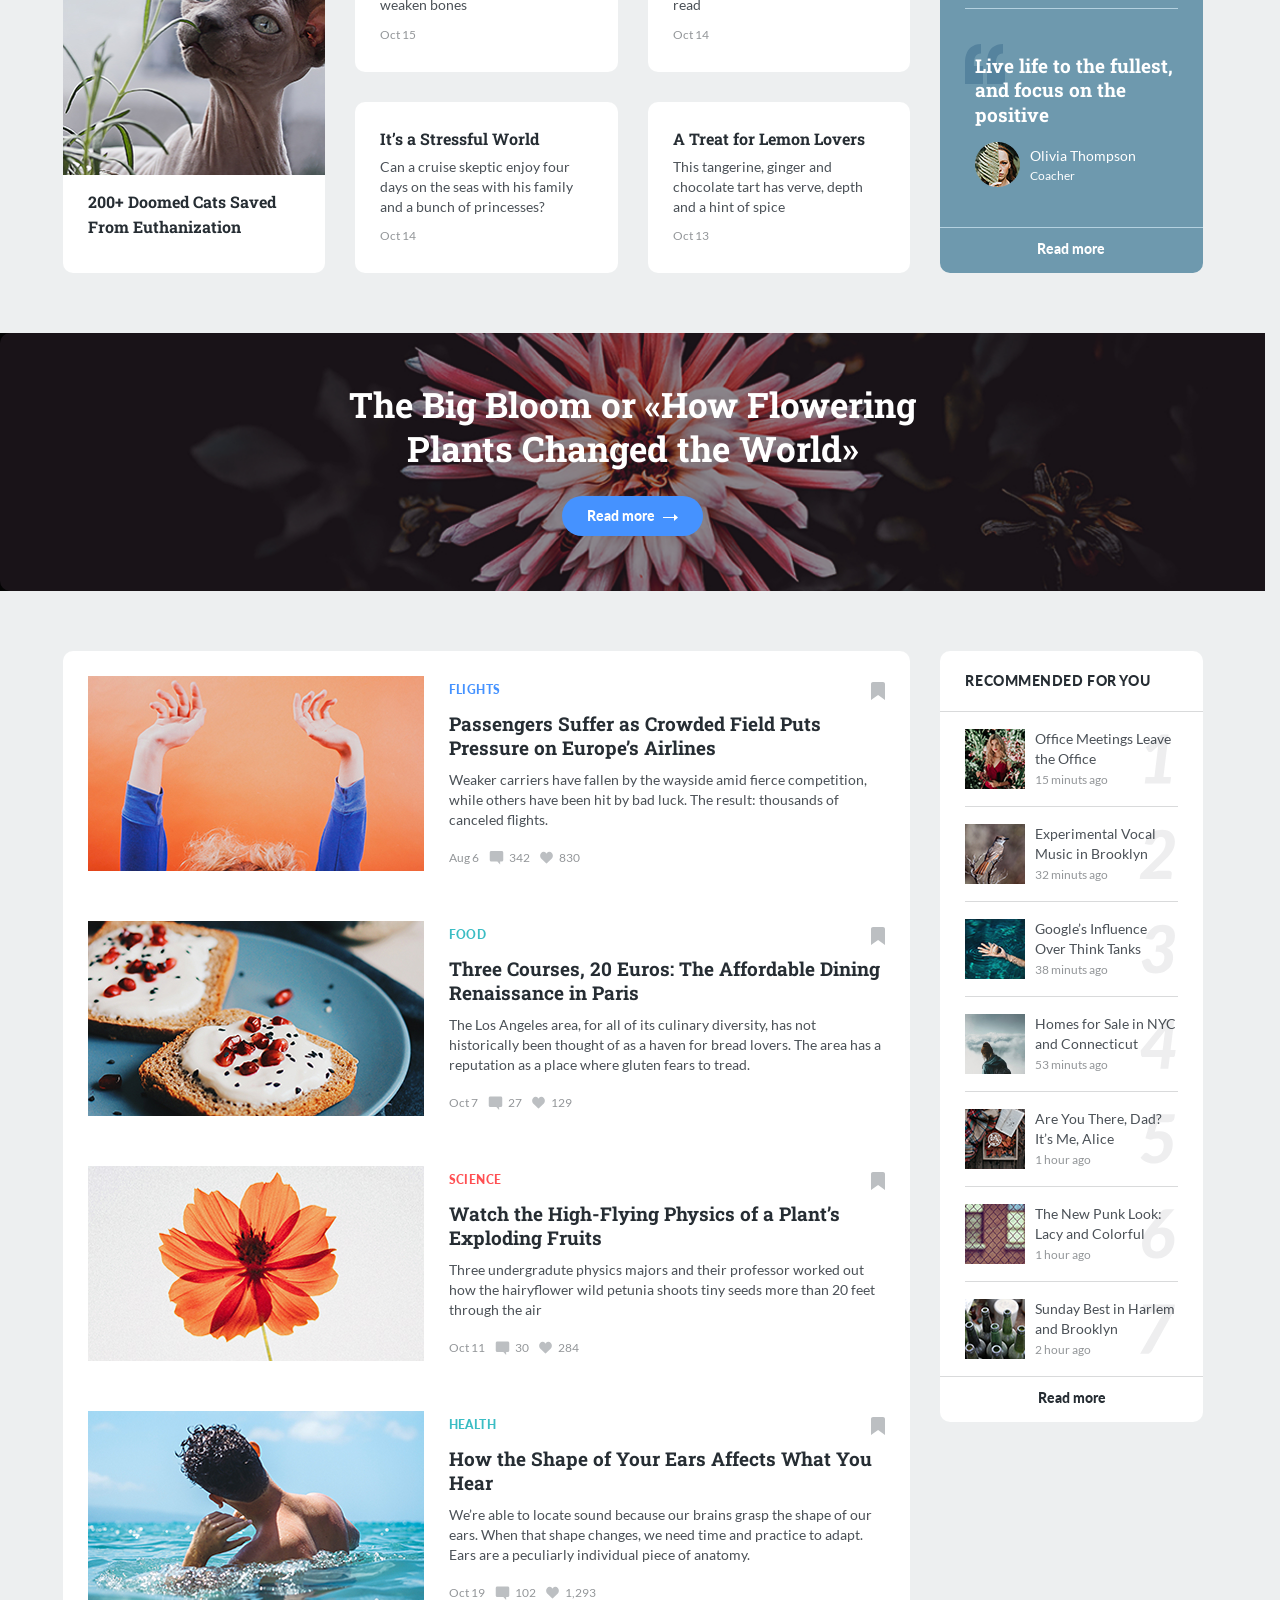
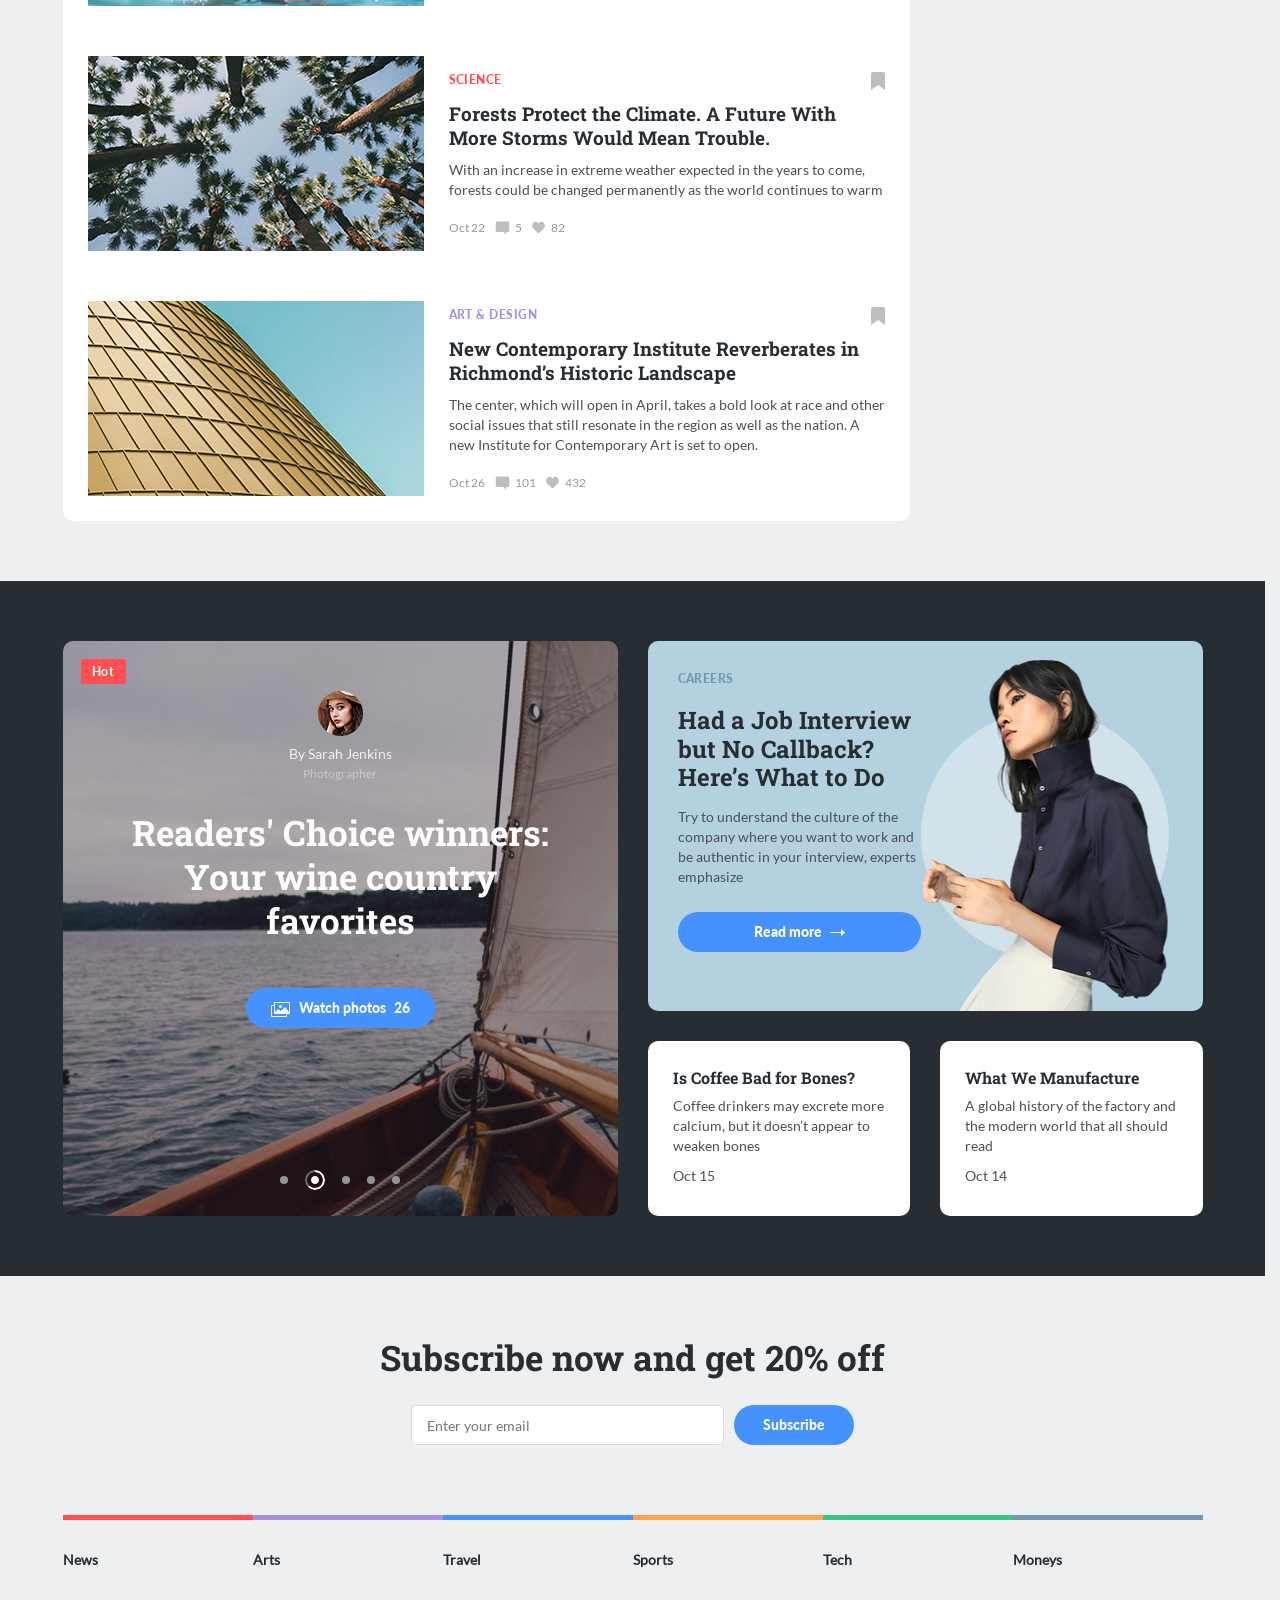
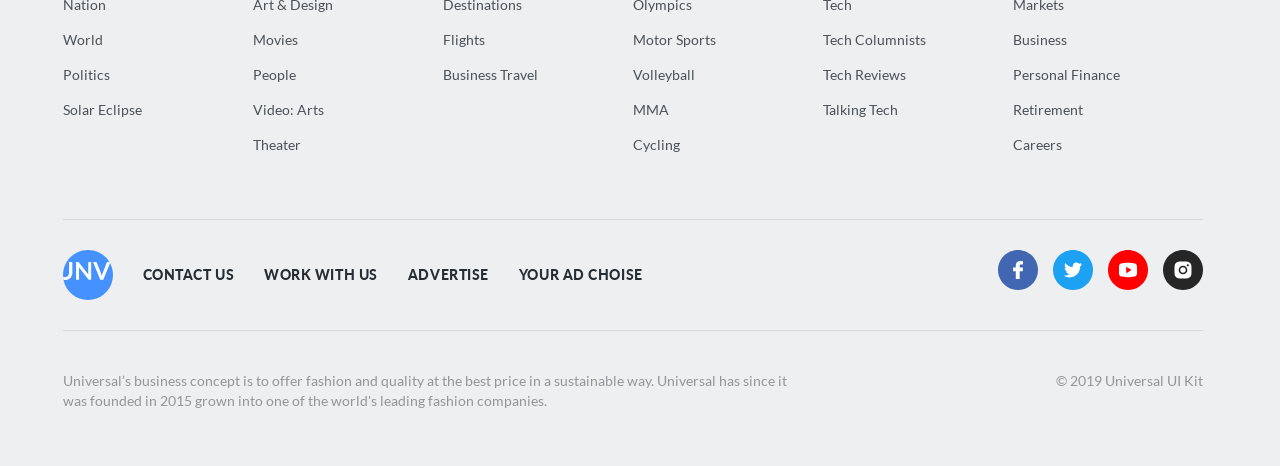
==== commit f5c5763d: "Added js logic for form-search" ====
--- a/index.html
+++ b/index.html
@@ -49,16 +49,16 @@
                         </div>
                         <span>Sections</span>
                     </div>
-                    <form class="header-top__form form-search">
-                        <div class="form-search__body">
-                            <button class="form-search__button" type="submit" aria-label="Open search" title="Open search">
+                    <form class="header-top__form form-search" data-js-form-search>
+                        <div class="form-search__body" data-js-form-search-body>
+                            <button class="form-search__button" type="button" aria-label="Open search" title="Open search" data-js-form-search-button>
                                 <svg width="18" height="18" viewBox="0 0 18 18" fill="none" xmlns="http://www.w3.org/2000/svg">
                                     <path fill-rule="evenodd" clip-rule="evenodd" d="M17.4354 16.3951L13.146 11.9395C14.2489 10.6301 14.8532 8.98262 14.8532 7.26749C14.8532 3.26026 11.5888 0 7.57659 0C3.56433 0 0.299988 3.26026 0.299988 7.26749C0.299988 11.2747 3.56433 14.535 7.57659 14.535C9.08284 14.535 10.5182 14.0812 11.7454 13.2199L16.0674 17.7093C16.2481 17.8967 16.4911 18 16.7514 18C16.9979 18 17.2317 17.9062 17.4092 17.7355C17.7863 17.3731 17.7983 16.7721 17.4354 16.3951ZM7.57659 1.89587C10.5423 1.89587 12.9549 4.30552 12.9549 7.26749C12.9549 10.2295 10.5423 12.6391 7.57659 12.6391C4.6109 12.6391 2.19823 10.2295 2.19823 7.26749C2.19823 4.30552 4.6109 1.89587 7.57659 1.89587Z" fill="#BCBFC2"/>
                                 </svg>
                             </button>
                             <div class="form-search__cell">
                                 <label class="form-search__label visually-hidden" for="search">Search</label>
-                                <input class="form-search__input" id="search" type="text" placeholder="Search">
+                                <input class="form-search__input" id="search" type="text" placeholder="Search" data-js-form-search-input>
                             </div>
                         </div>
                     </form>
--- a/css/main.css
+++ b/css/main.css
@@ -490,6 +490,7 @@
   border: none;
   padding: 0;
   color: var(--color-gray-85);
+  background-color: transparent;
 }
 @media (any-hover: hover) {
   .header-top__login:hover svg path {
@@ -556,41 +557,16 @@
   width: 2.5rem;
   transition: width 0.3s ease-in-out;
 }
-@media (any-hover: hover) {
-  .form-search__body:hover {
-    width: 12.5rem;
-  }
-}
-@media (any-hover: hover) and (width <= 30.06125rem) {
-  .form-search__body:hover {
+.form-search__body.is-active {
+  width: 12.5rem;
+}
+@media (width <= 30.06125rem) {
+  .form-search__body.is-active {
     width: 9.375rem;
   }
 }
-@media (any-hover: hover) {
-  .form-search__body:hover .form-search__input {
-    opacity: 1;
-  }
-  .form-search__body:hover .form-search__button {
-    transform: translateY(-50%) rotate(360deg);
-  }
-}
-@media (any-hover: none) {
-  .form-search__body:active {
-    width: 12.5rem;
-  }
-}
-@media (any-hover: none) and (width <= 30.06125rem) {
-  .form-search__body:active {
-    width: 9.375rem;
-  }
-}
-@media (any-hover: none) {
-  .form-search__body:active .form-search__input {
-    opacity: 1;
-  }
-  .form-search__body:active .form-search__button {
-    transform: translateY(-50%) rotate(360deg);
-  }
+.form-search__body.is-active .form-search__button {
+  transform: translateY(-50%) rotate(360deg);
 }
 .form-search__button {
   position: absolute;
@@ -608,6 +584,7 @@
   border-radius: 50%;
   transition: transform 0.3s ease;
   z-index: 50;
+  background-color: var(--color-bg);
 }
 @media (width <= 47.99875rem) {
   .form-search__button {
@@ -649,6 +626,9 @@
 .form-search__input::placeholder {
   color: currentColor;
 }
+.form-search__input.is-active {
+  opacity: 1;
+}
 
 .stories-link {
   display: flex;
@@ -1637,25 +1617,25 @@
   height: 3.125rem;
 }
 .notes-aside__item:nth-child(1)::after {
-  background: url("/icon/numbers/1.svg") center/contain no-repeat;
+  background: url("../icon/numbers/1.svg") center/contain no-repeat;
 }
 .notes-aside__item:nth-child(2)::after {
-  background: url("/icon/numbers/2.svg") center/contain no-repeat;
+  background: url("../icon/numbers/2.svg") center/contain no-repeat;
 }
 .notes-aside__item:nth-child(3)::after {
-  background: url("/icon/numbers/3.svg") center/contain no-repeat;
+  background: url("../icon/numbers/3.svg") center/contain no-repeat;
 }
 .notes-aside__item:nth-child(4)::after {
-  background: url("/icon/numbers/4.svg") center/contain no-repeat;
+  background: url("../icon/numbers/4.svg") center/contain no-repeat;
 }
 .notes-aside__item:nth-child(5)::after {
-  background: url("/icon/numbers/5.svg") center/contain no-repeat;
+  background: url("../icon/numbers/5.svg") center/contain no-repeat;
 }
 .notes-aside__item:nth-child(6)::after {
-  background: url("/icon/numbers/6.svg") center/contain no-repeat;
+  background: url("../icon/numbers/6.svg") center/contain no-repeat;
 }
 .notes-aside__item:nth-child(7)::after {
-  background: url("/icon/numbers/7.svg") center/contain no-repeat;
+  background: url("../icon/numbers/7.svg") center/contain no-repeat;
 }
 .notes-aside__item:not(:last-child) {
   border-bottom: var(--border);
